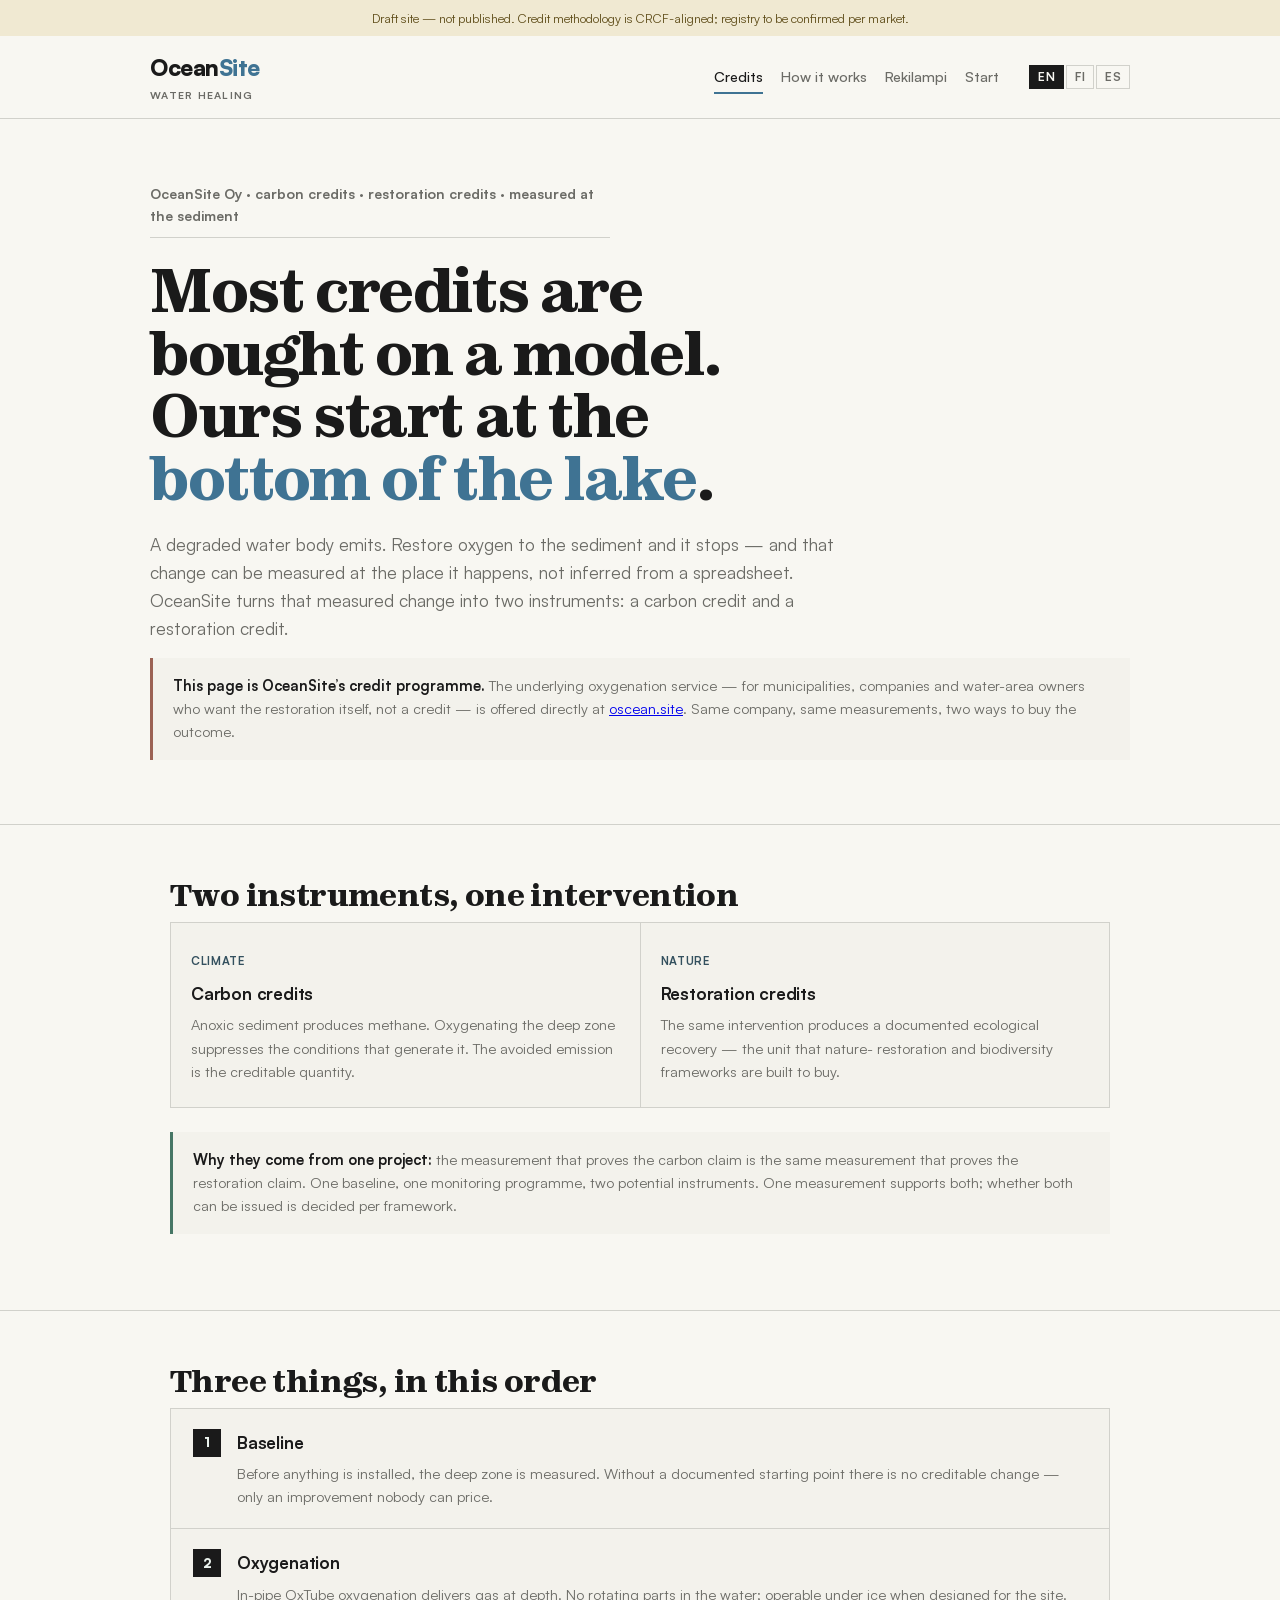
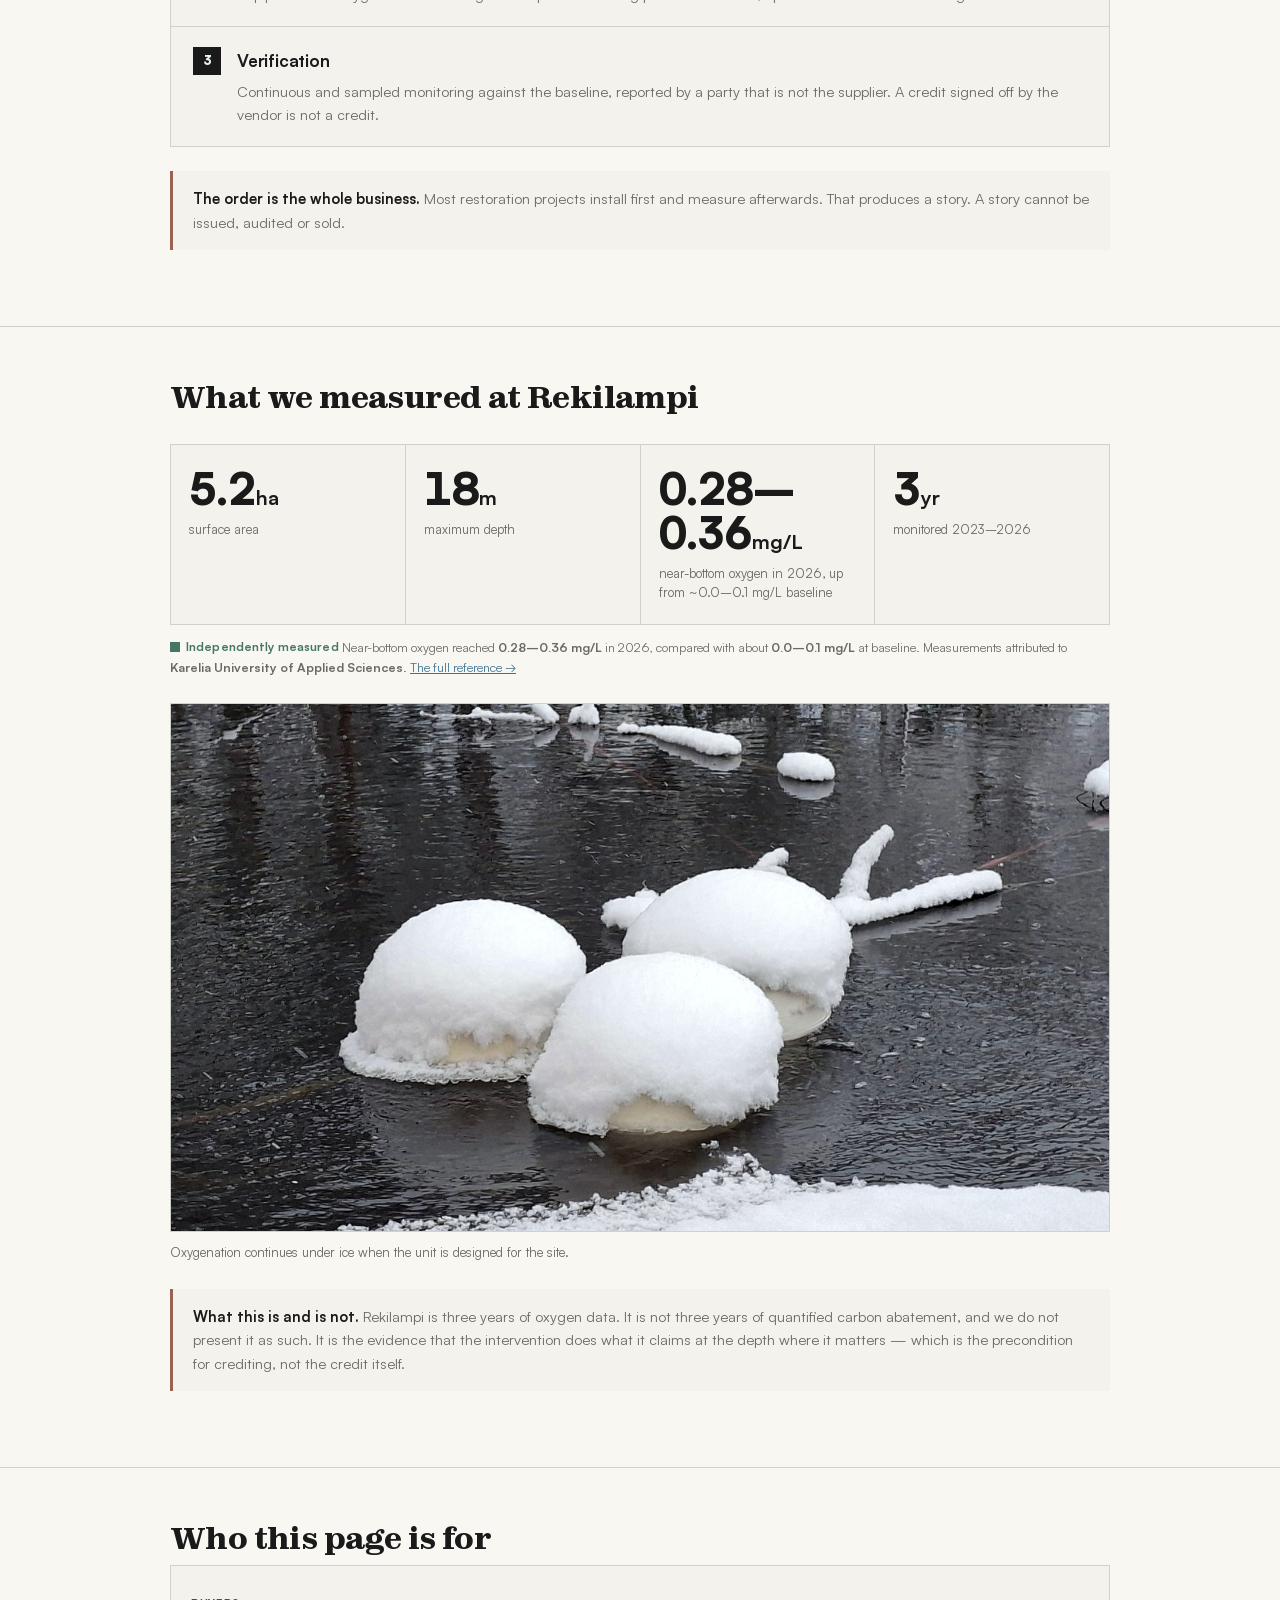
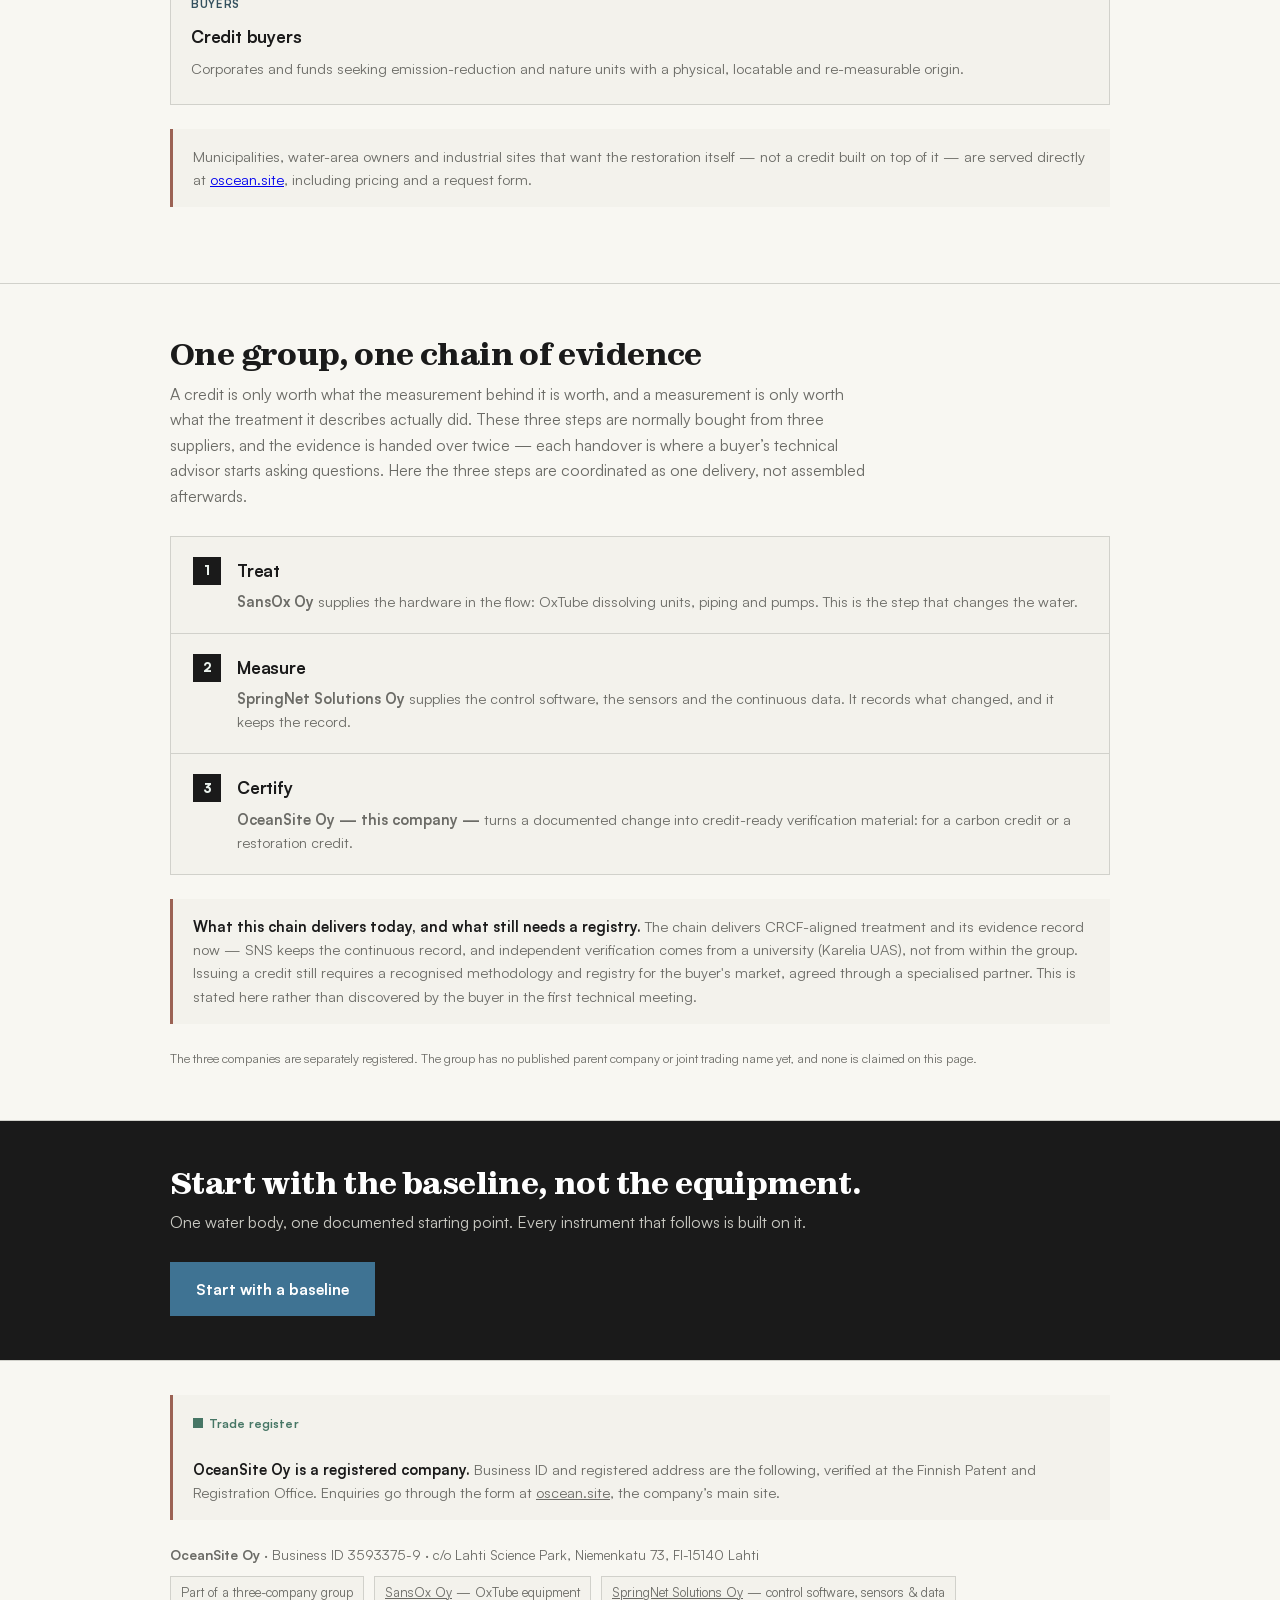
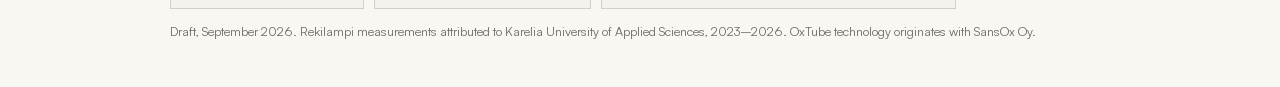
==== index.html @ 29093f77 "Apply site audit: cross-links, stacking contradiction fix, removals->emission reductions, Karelia UA" ====
<!doctype html>
<html lang="en">
<head>
<meta charset="utf-8">
<meta name="viewport" content="width=device-width,initial-scale=1">
<meta name="robots" content="noindex,nofollow">
<title>OceanSite — carbon and restoration credits from water bodies</title>
<meta name="description" content="Carbon and restoration credits generated by deep-zone oxygenation, on an independently measured baseline.">
<link rel="stylesheet" href="assets/css/site.css">
</head>
<body>
<a class="skip" href="#main">Skip to content</a>
<p class="draft">Draft site — not published. Credit methodology is CRCF-aligned; registry to be confirmed per market.</p>
<header>
  <div class="wrap bar">
    <a class="logo" href="index.html">Ocean<b>Site</b><small class="tagline">Water Healing</small></a>
    <nav>
      <a href="index.html" aria-current="page">Credits</a>
      <a href="credits.html">How it works</a>
      <a href="rekilampi.html">Rekilampi</a>
      <a href="contact.html">Start</a>
    </nav>
      <div class="lang"><a href="index.html" hreflang="en" aria-current="true">EN</a><a href="fi/index.html" hreflang="fi">FI</a><a href="es/index.html" hreflang="es">ES</a></div>
  </div>
</header>
<main id="main">
<div class="wrap hero">
  <p class="kicker">OceanSite Oy &middot; carbon credits &middot; restoration credits &middot; measured at the sediment</p>
  <h1>Most credits are bought on a model. Ours start at the <em>bottom of the lake</em>.</h1>
  <p class="lede">A degraded water body emits. Restore oxygen to the sediment and it stops — and that change can be measured at the place it happens, not inferred from a spreadsheet. OceanSite turns that measured change into two instruments: a carbon credit and a restoration credit.</p>
  <p class="note" style="margin-top:16px"><b>This page is OceanSite&rsquo;s credit programme.</b> The
  underlying oxygenation service &mdash; for municipalities, companies and water-area owners who want
  the restoration itself, not a credit &mdash; is offered directly at
  <a href="https://www.oscean.site/">oscean.site</a>. Same company, same measurements, two ways to buy
  the outcome.</p>
</div>

<section>
  <div class="wrap">
    <h2>Two instruments, one intervention</h2>
    <div class="grid">
      <div class="card"><span class="tag">Climate</span><h3>Carbon credits</h3>
        <p>Anoxic sediment produces methane. Oxygenating the deep zone suppresses the conditions that
        generate it. The avoided emission is the creditable quantity.</p></div>
      <div class="card"><span class="tag">Nature</span><h3>Restoration credits</h3>
        <p>The same intervention produces a documented ecological recovery — the unit that nature-
        restoration and biodiversity frameworks are built to buy.</p></div>
    </div>
    <div class="note ok"><b>Why they come from one project:</b> the measurement that proves the carbon
    claim is the same measurement that proves the restoration claim. One baseline, one monitoring
    programme, two potential instruments. One measurement supports both; whether both can be issued is decided per framework.</div>
  </div>
</section>

<section>
  <div class="wrap">
    <h2>Three things, in this order</h2>
    <div class="steps">
      <div class="step"><div><h3>Baseline</h3><p>Before anything is installed, the deep zone is measured. Without a documented starting point there is no creditable change — only an improvement nobody can price.</p></div></div>
      <div class="step"><div><h3>Oxygenation</h3><p>In-pipe OxTube oxygenation delivers gas at depth. No rotating parts in the water; operable under ice when designed for the site.</p></div></div>
      <div class="step"><div><h3>Verification</h3><p>Continuous and sampled monitoring against the baseline, reported by a party that is not the supplier. A credit signed off by the vendor is not a credit.</p></div></div>
    </div>
    <div class="note"><b>The order is the whole business.</b> Most restoration projects install first and
    measure afterwards. That produces a story. A story cannot be issued, audited or sold.</div>
  </div>
</section>

<section>
  <div class="wrap">
    <h2>What we measured at Rekilampi</h2>
    <div class="numbers">
      <div class="num"><b>5.2<small>ha</small></b><span>surface area</span></div>
      <div class="num"><b>18<small>m</small></b><span>maximum depth</span></div>
      <div class="num"><b>0.28&ndash;0.36<small>mg/L</small></b><span>near-bottom oxygen in 2026, up from ~0.0&ndash;0.1 mg/L baseline</span></div>
      <div class="num"><b>3<small>yr</small></b><span>monitored 2023&ndash;2026</span></div>
    </div>
    <p class="src"><span class="prov prov-3rd">Independently measured</span> Near-bottom oxygen reached <b>0.28&ndash;0.36 mg/L</b> in 2026,
    compared with about <b>0.0&ndash;0.1 mg/L</b> at baseline. Measurements attributed to
    <b>Karelia University of Applied Sciences</b>. <a href="rekilampi.html">The full reference &rarr;</a></p>
    <figure class="figwrap">
      <img class="figimg" src="assets/img/finland_pond_winter.jpg" width="1200" height="800" loading="lazy"
           alt="A Finnish pond in winter, partly frozen.">
      <p class="cap">Oxygenation continues under ice when the unit is designed for the site.</p>
    </figure>
    <div class="note"><b>What this is and is not.</b> Rekilampi is three years of oxygen data. It is not
    three years of quantified carbon abatement, and we do not present it as such. It is the evidence
    that the intervention does what it claims at the depth where it matters — which is the
    precondition for crediting, not the credit itself.</div>
  </div>
</section>

<section>
  <div class="wrap">
    <h2>Who this page is for</h2>
    <div class="grid">
      <div class="card"><span class="tag">Buyers</span><h3>Credit buyers</h3><p>Corporates and funds seeking emission-reduction and nature units with a physical, locatable and re-measurable origin.</p></div>
    </div>
    <div class="note">Municipalities, water-area owners and industrial sites that want the
    restoration itself — not a credit built on top of it — are served directly at
    <a href="https://www.oscean.site/">oscean.site</a>, including pricing and a request form.</div>
  </div>
</section>

<!-- ============ GROUP CHAIN ============ -->
<section id="chain-of-evidence">
  <div class="wrap">
    <h2>One group, one chain of evidence</h2>
    <p class="lead">A credit is only worth what the measurement behind it is worth, and a
    measurement is only worth what the treatment it describes actually did. These three steps
    are normally bought from three suppliers, and the evidence is handed over twice &mdash; each
    handover is where a buyer&rsquo;s technical advisor starts asking questions. Here the three
    steps are coordinated as one delivery, not assembled afterwards.</p>
    <div class="steps">
      <div class="step"><div><h3>Treat</h3><p><b>SansOx Oy</b> supplies the hardware in the flow: OxTube dissolving units, piping and pumps. This is the step that changes the water.</p></div></div>
      <div class="step"><div><h3>Measure</h3><p><b>SpringNet Solutions Oy</b> supplies the control software, the sensors and the continuous data. It records what changed, and it keeps the record.</p></div></div>
      <div class="step"><div><h3>Certify</h3><p><b>OceanSite Oy &mdash; this company &mdash;</b> turns a documented change into credit-ready verification material: for a carbon credit or a restoration credit.</p></div></div>
    </div>
    <div class="note"><b>What this chain delivers today, and what still needs a registry.</b> The
    chain delivers CRCF-aligned treatment and its evidence record now &mdash; SNS keeps the
    continuous record, and independent verification comes from a university (Karelia UAS), not from within the
    group. Issuing a credit still requires a recognised methodology and registry for the buyer's
    market, agreed through a specialised partner. This is stated here rather than discovered by the
    buyer in the first technical meeting.</div>
    <p class="src">The three companies are separately registered. The group has no published
    parent company or joint trading name yet, and none is claimed on this page.</p>
  </div>
</section>

<section class="cta">
  <div class="wrap"><h2>Start with the baseline, not the equipment.</h2><p class="lead">One water body, one documented starting point. Every instrument that follows is built on it.</p>
  <a class="btn" href="contact.html">Start with a baseline</a></div>
</section>
</main>
<footer>
  <div class="wrap">
    <p class="note" style="margin-top:0"><span class="prov prov-3rd">Trade register</span><br><br><b>OceanSite Oy is a registered company.</b> Business ID and registered address are the following, verified at the Finnish Patent and Registration Office. Enquiries go through the form at <a href="https://www.oscean.site/#contact">oscean.site</a>, the company&rsquo;s main site.</p>
    <p><b>OceanSite Oy</b> &middot; Business ID 3593375-9 &middot; c/o Lahti Science Park, Niemenkatu 73, FI-15140 Lahti</p>
    <div class="chain">
      <span>Part of a three-company group</span>
      <span><a href="https://buenosbandidos-pixel.github.io/sansox-demo/">SansOx Oy</a> — OxTube equipment</span>
      <span><a href="https://buenosbandidos-pixel.github.io/sns-demo/">SpringNet Solutions Oy</a> — control software, sensors &amp; data</span>
    </div>
    <p class="src">Draft, September 2026. Rekilampi measurements attributed to Karelia University of
    Applied Sciences, 2023–2026. OxTube technology originates with SansOx Oy.</p>
  </div>
</footer>
</body></html>
---- assets/css/site.css ----
/* SansOx Spain — service chain site
   Design: Nordic Editorial (peritty sansox-site-v3:sta, WCAG AA -validoitu paletti)
   Satoshi = leipä, Zodiak = display. Ei ulkoisia fontteja, ei kirjastoja, ei trackereita. */

@font-face{font-family:'Satoshi';src:url('../fonts/satoshi-400.woff2') format('woff2');font-weight:400;font-display:swap}
@font-face{font-family:'Satoshi';src:url('../fonts/satoshi-500.woff2') format('woff2');font-weight:500;font-display:swap}
@font-face{font-family:'Satoshi';src:url('../fonts/satoshi-700.woff2') format('woff2');font-weight:700;font-display:swap}
@font-face{font-family:'Satoshi';src:url('../fonts/satoshi-900.woff2') format('woff2');font-weight:900;font-display:swap}
@font-face{font-family:'Zodiak';src:url('../fonts/zodiak-800.woff2') format('woff2');font-weight:800;font-display:swap}

:root{
  --bg:#F8F7F2;        /* lämmin paperi */
  --panel:#F3F2EC;
  --line:#D1D1CB;
  --ink:#1A1A1A;
  --dim:#6B6B66;
  --aqua:#3F7393;      /* toiminta ja linkit */
  --aqua-deep:#33505E;
  --rust:#9B6254;      /* vajaa tulos / varaus */
  --moss:#467665;      /* vahvistettu */
  --deep:#1A1A1A;
  --accent:#3F7393;
}
*{box-sizing:border-box;margin:0;padding:0}
img{max-width:100%;height:auto}
html{scroll-behavior:smooth}
body{background:var(--bg);color:var(--ink);
  font:16px/1.6 'Satoshi',-apple-system,BlinkMacSystemFont,"Segoe UI",Helvetica,Arial,sans-serif;
  -webkit-font-smoothing:antialiased}

.skip{position:absolute;left:-9999px;top:0;z-index:100;background:var(--deep);color:#EAF2ED;
  font-weight:800;padding:12px 18px;text-decoration:none}
.skip:focus{left:0}
:focus-visible{outline:2.5px solid var(--moss);outline-offset:2px}

.wrap{max-width:980px;margin:0 auto;padding:0 20px}
.draft{background:#F0E9D2;color:#5C4A16;font-size:12.5px;text-align:center;padding:8px 14px}

/* --- header --- */
header{border-bottom:1px solid var(--line);position:sticky;top:0;background:var(--bg);z-index:20}
.bar{display:flex;align-items:center;gap:22px;padding:14px 0;flex-wrap:wrap}
.logo{font-weight:900;font-size:23px;letter-spacing:-.5px;text-decoration:none;color:var(--ink)}
.logo b{color:var(--accent);font-weight:900}
.logo .tagline{display:block;font-size:10.5px;font-weight:600;letter-spacing:.12em;
  text-transform:uppercase;color:var(--dim)}
nav{display:flex;gap:18px;flex-wrap:wrap;margin-left:auto}
nav a{color:var(--dim);text-decoration:none;font-size:14.5px;font-weight:500;padding:6px 0}
nav a:hover,nav a[aria-current="page"]{color:var(--ink);box-shadow:inset 0 -2px var(--accent)}
.lang{display:flex;gap:2px;margin-left:8px}
.lang button{border:1px solid var(--line);background:transparent;color:var(--dim);
  font:600 12.5px 'Satoshi',sans-serif;padding:6px 10px;cursor:pointer;min-height:44px;min-width:44px}
.lang button[aria-pressed="true"]{background:var(--ink);color:var(--bg);border-color:var(--ink)}

/* --- hero --- */
.hero{padding:64px 0 40px}
.kicker{color:var(--dim);font-size:14px;font-weight:600;border-bottom:1px solid var(--line);
  padding-bottom:10px;margin-bottom:22px;max-width:46ch}
h1{font-family:'Zodiak',Georgia,serif;font-size:clamp(34px,7vw,60px);line-height:1.04;
  letter-spacing:-1.4px;font-weight:800;max-width:17ch;text-wrap:balance}
h1 em{font-style:normal;color:var(--accent)}
.lede{color:var(--dim);max-width:60ch;margin-top:20px;font-size:17.5px}

/* --- sections --- */
section{padding:52px 0;border-top:1px solid var(--line)}
h2{font-family:'Zodiak',Georgia,serif;font-size:clamp(23px,4vw,31px);letter-spacing:-.6px;
  font-weight:800;line-height:1.14;margin-bottom:10px}
h3{font-size:17px;font-weight:700;margin-bottom:6px;letter-spacing:-.2px}
.lead{color:var(--dim);max-width:64ch;margin-bottom:26px}
p+p{margin-top:14px}

/* --- number strip --- */
.numbers{display:grid;grid-template-columns:repeat(auto-fit,minmax(150px,1fr));gap:1px;
  background:var(--line);border:1px solid var(--line);margin:30px 0 8px}
.num{background:var(--panel);padding:22px 18px}
.num b{display:block;font-size:clamp(30px,5.5vw,44px);font-weight:900;letter-spacing:-2px;
  line-height:1;font-variant-numeric:tabular-nums}
.num small{font-size:.46em;letter-spacing:0;margin-left:.06em;font-weight:700}
.num span{display:block;color:var(--dim);font-size:13px;margin-top:9px;line-height:1.45}

/* --- cards --- */
.grid{display:grid;grid-template-columns:repeat(auto-fit,minmax(230px,1fr));gap:1px;
  background:var(--line);border:1px solid var(--line)}
.card{background:var(--panel);padding:24px 20px}
.card .tag{display:inline-block;font-size:11.5px;font-weight:700;letter-spacing:.06em;
  text-transform:uppercase;color:var(--aqua-deep);margin-bottom:10px}
.card p{color:var(--dim);font-size:14.5px}
.card a{color:var(--aqua);text-decoration:none;font-weight:600;font-size:14.5px;
  display:inline-block;margin-top:12px}
.card a:hover{text-decoration:underline}

/* --- table --- */
.tablewrap{overflow-x:auto;-webkit-overflow-scrolling:touch;border:1px solid var(--line);margin:22px 0}
table{border-collapse:collapse;width:100%;min-width:480px;font-size:14.5px}
th,td{text-align:left;padding:12px 14px;border-bottom:1px solid var(--line)}
th{background:var(--panel);font-weight:700;font-size:13px;letter-spacing:.02em}
td b{font-variant-numeric:tabular-nums}
tr:last-child td{border-bottom:0}

/* --- steps --- */
.steps{counter-reset:s;display:grid;gap:1px;background:var(--line);border:1px solid var(--line)}
.step{background:var(--panel);padding:20px 22px;display:flex;gap:16px;align-items:flex-start}
.step::before{counter-increment:s;content:counter(s);flex:0 0 28px;height:28px;display:grid;
  place-items:center;background:var(--deep);color:#EAF2ED;font-weight:800;font-size:13px}
.step p{color:var(--dim);font-size:14.5px}

/* --- callout --- */
.note{border-left:3px solid var(--rust);background:var(--panel);padding:16px 20px;
  color:var(--dim);font-size:14.5px;margin:24px 0}
.note b{color:var(--ink)}
.note.ok{border-left-color:var(--moss)}

/* --- CTA --- */
.cta{background:var(--deep);color:#EAF2ED;padding:44px 0;margin-top:0}
.cta h2{color:#fff}
.cta .lead{color:#C9C9C2}
.btn{display:inline-block;background:var(--aqua);color:#fff;text-decoration:none;
  font-weight:700;padding:15px 26px;font-size:15.5px;min-height:44px}
.btn:hover{background:var(--aqua-deep)}

/* --- footer --- */
footer{border-top:1px solid var(--line);padding:34px 0 46px;color:var(--dim);font-size:13.5px}
footer a{color:var(--dim)}
.chain{display:flex;gap:10px;flex-wrap:wrap;margin-top:10px;font-size:13px}
.chain span{border:1px solid var(--line);padding:5px 10px;background:var(--panel)}

.src{color:var(--dim);font-size:12.5px;margin-top:12px}
.src a{color:var(--aqua)}

@media (max-width:640px){
  .bar{gap:12px}
  nav{width:100%;margin-left:0;gap:14px}
  .hero{padding:40px 0 30px}
  section{padding:40px 0}
}


/* ---- Todistekaavio (peritty sansox-site-v3:sta, Kuopio 2019 / IWA 2021) ---- */
:root{--win:#467665;--lose:#9B6254}
.chart{margin-top:26px;position:relative;padding-left:46px}
.chart svg{width:100%;height:190px;display:block}
.chart .grid line{stroke:rgba(26,26,26,.15);stroke-width:1}
.chart rect.w{fill:var(--win)}
.chart rect.l{fill:var(--lose)}
.chart rect.ref{fill:var(--ink)}
.chart rect:hover{opacity:.75}
.yaxis{position:absolute;left:0;top:0;height:190px;width:42px;display:flex;flex-direction:column;
  justify-content:space-between;align-items:flex-end;color:var(--dim);font-size:11.5px;
  font-variant-numeric:tabular-nums}
.yaxis span{transform:translateY(-.35em)}
.yaxis span:first-child{transform:none}
.chart figcaption{display:flex;gap:22px;flex-wrap:wrap;align-items:center;margin-top:14px;
  font-size:13.5px;color:var(--dim)}
.chart .key{display:flex;align-items:center;gap:7px}
.chart .key i{width:13px;height:13px;display:inline-block}
.chart .key i.kw{background:var(--win)} .chart .key i.kl{background:var(--lose)}
.chart figcaption a{color:var(--accent);font-weight:700}
.heromotion{margin-top:30px;border:1px solid var(--line)}
.heromotion video{width:100%;height:auto;display:block}
.heromotion .cap{color:var(--dim);font-size:13px;padding:10px 14px;background:var(--panel);
  border-top:1px solid var(--line);margin:0}
.figimg{border:1px solid var(--line);width:100%;display:block}
.figwrap{margin:26px 0}
.figwrap .cap{color:var(--dim);font-size:13px;margin-top:10px}
@media (max-width:640px){
  .chart{padding-left:38px}.chart svg{height:150px}.yaxis{height:150px;width:34px}
  .chart figcaption{gap:10px;flex-direction:column;align-items:flex-start}
}

/* --- liikkeen vahentaminen: kayttajan jarjestelmaasetus voittaa --- */
@media (prefers-reduced-motion:reduce){
  *,*::before,*::after{animation-duration:.01ms!important;animation-iteration-count:1!important;
    transition-duration:.01ms!important;scroll-behavior:auto!important}
  /* Videota EI piiloteta: se pysaytetaan JS:lla, jolloin poster-ruutu jaa
     nakyviin still-kuvana ja sivun rytmi sailyy. */
  .heromotion video{outline:none}
}

/* Kielivalitsin on linkkeja, ei nappeja: toimii ilman JavaScriptia ja on
   indeksoitavissa. Tyylit vastaavat aiempaa nappiulkoasua. */
.lang a{border:1px solid var(--line);background:transparent;color:var(--dim);
  text-decoration:none;font:inherit;font-size:12px;font-weight:700;letter-spacing:.04em;
  padding:5px 8px;line-height:1;display:inline-block}
.lang a:hover{color:var(--ink);border-color:var(--ink)}
.lang a[aria-current="true"]{background:var(--ink);color:var(--bg);border-color:var(--ink)}

/* --- kosketuskohteet puhelimessa ---
   Mitattu 390 px leveydella: kielivalitsin 24 px ja korttien "Lue lisaa" 23 px.
   Kumpikin on ensisijainen navigointielementti ja liian pieni sormelle.
   Leveys ei kasva, vain osumapinta. */
@media (max-width:640px){
  .lang a{padding:11px 13px}
  .card a,figcaption a{min-height:44px;display:inline-flex;align-items:center}
  .wrap p a[href^="mailto:"]{padding:7px 0;display:inline-block}
  .btn{width:100%;text-align:center}
}
/* --- LAHDESTATUS ---
   Sivuston erottuva asema ei ole visuaalinen vaan episteeminen: se kertoo mita
   se ei tieda. Aiemmin se sanottiin proosassa ja yhdessa taulukkosarakkeessa.
   Tassa siita tehdaan jarjestelma: VARI TARKOITTAA NAYTON TILAA, ei koristetta.
   Sama nelja tilaa kulkevat jokaisen luvun mukana kaikkialla sivustolla. */
.prov{display:inline-flex;align-items:center;gap:6px;font-size:12px;font-weight:700;
  letter-spacing:.01em;color:var(--ink);white-space:nowrap}
.prov::before{content:"";width:8px;height:8px;flex:0 0 8px;border:1.5px solid currentColor}
.prov-3rd{color:var(--moss)}                       /* riippumaton mittaus */
.prov-3rd::before{background:var(--moss);border-color:var(--moss)}
.prov-mfr{color:var(--aqua-deep)}                  /* valmistajan dokumentti */
.prov-own{color:var(--aqua-deep)}                  /* yhtion oma pilotti */
.prov-own::before{background:linear-gradient(135deg,var(--aqua-deep) 50%,transparent 50%)}
.prov-none{color:var(--rust)}                      /* ei mitattu */
.prov-none::before{border-color:var(--rust);background:none}

.provkey{display:flex;flex-wrap:wrap;gap:18px;padding:14px 18px;border:1px solid var(--line);
  background:var(--panel);margin:22px 0;font-size:13px;color:var(--dim)}
.provkey .prov{font-size:12.5px}
@media (max-width:640px){.provkey{gap:10px}}
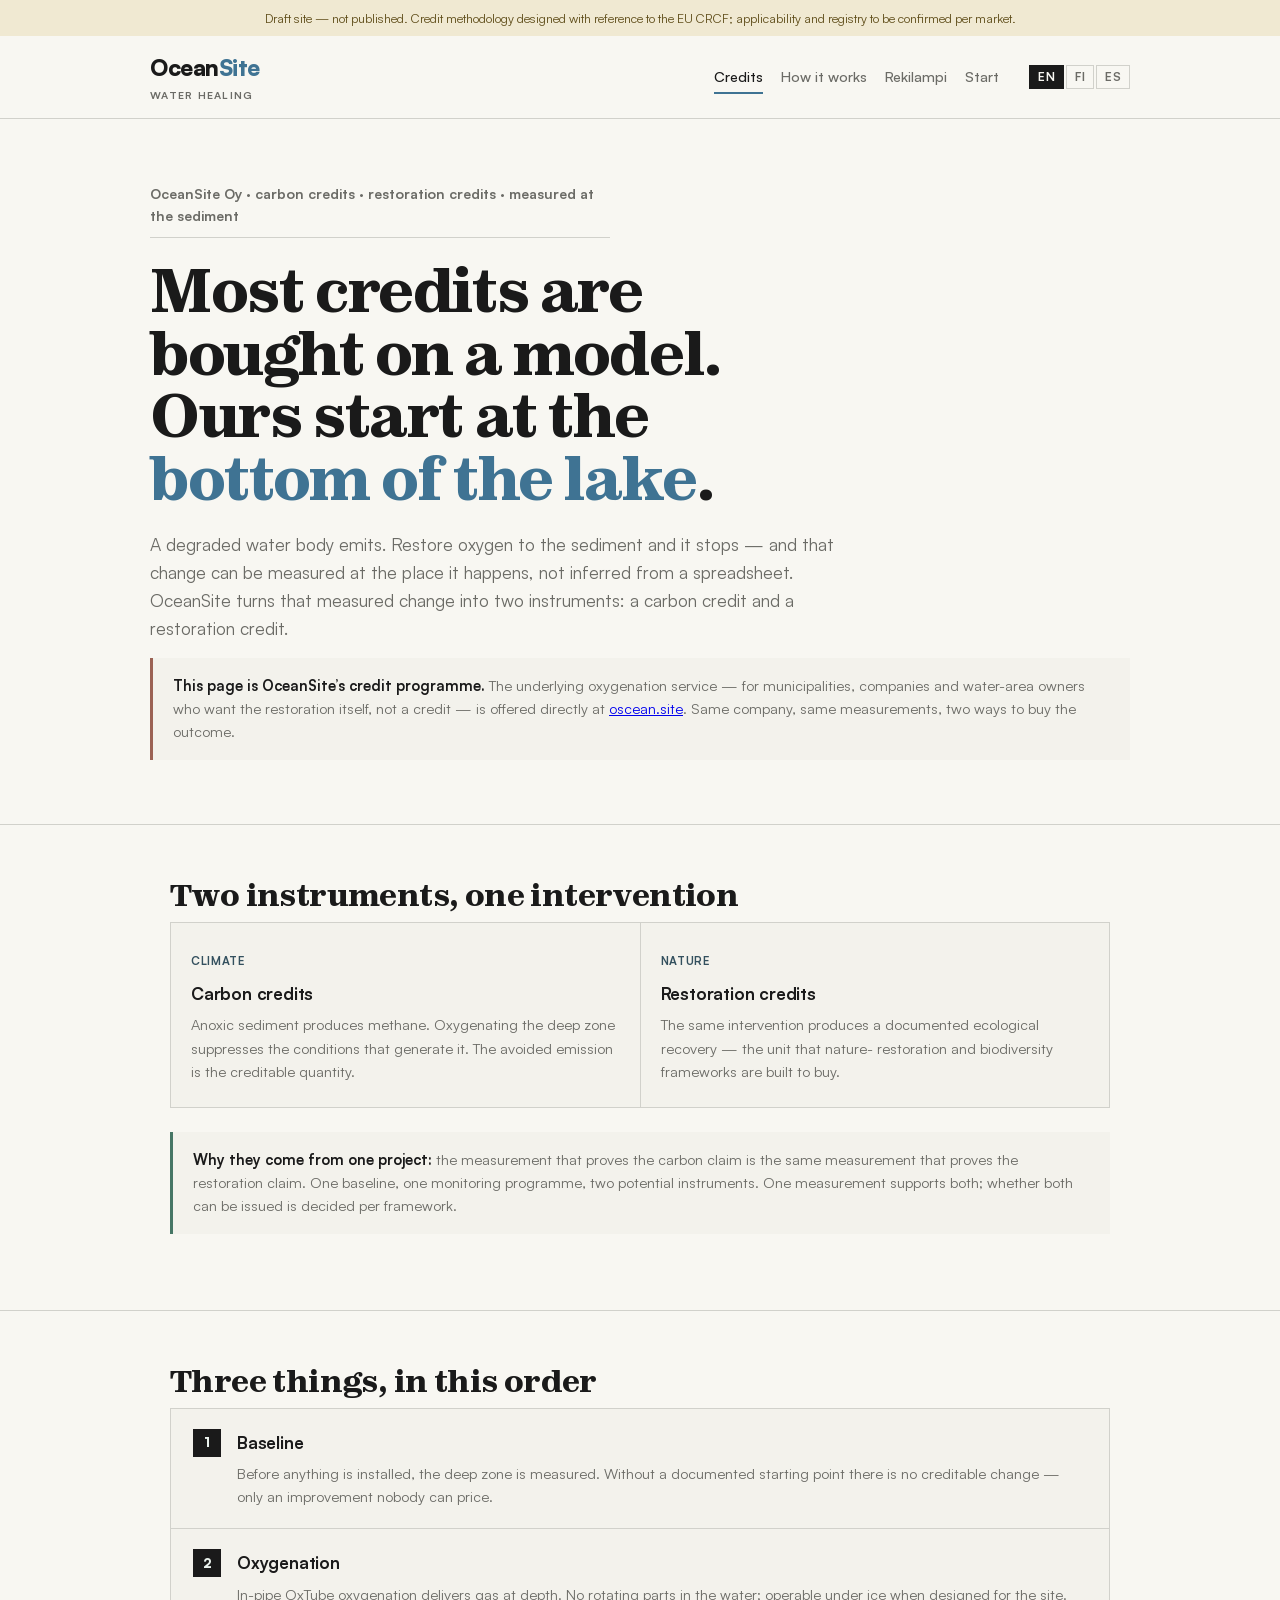
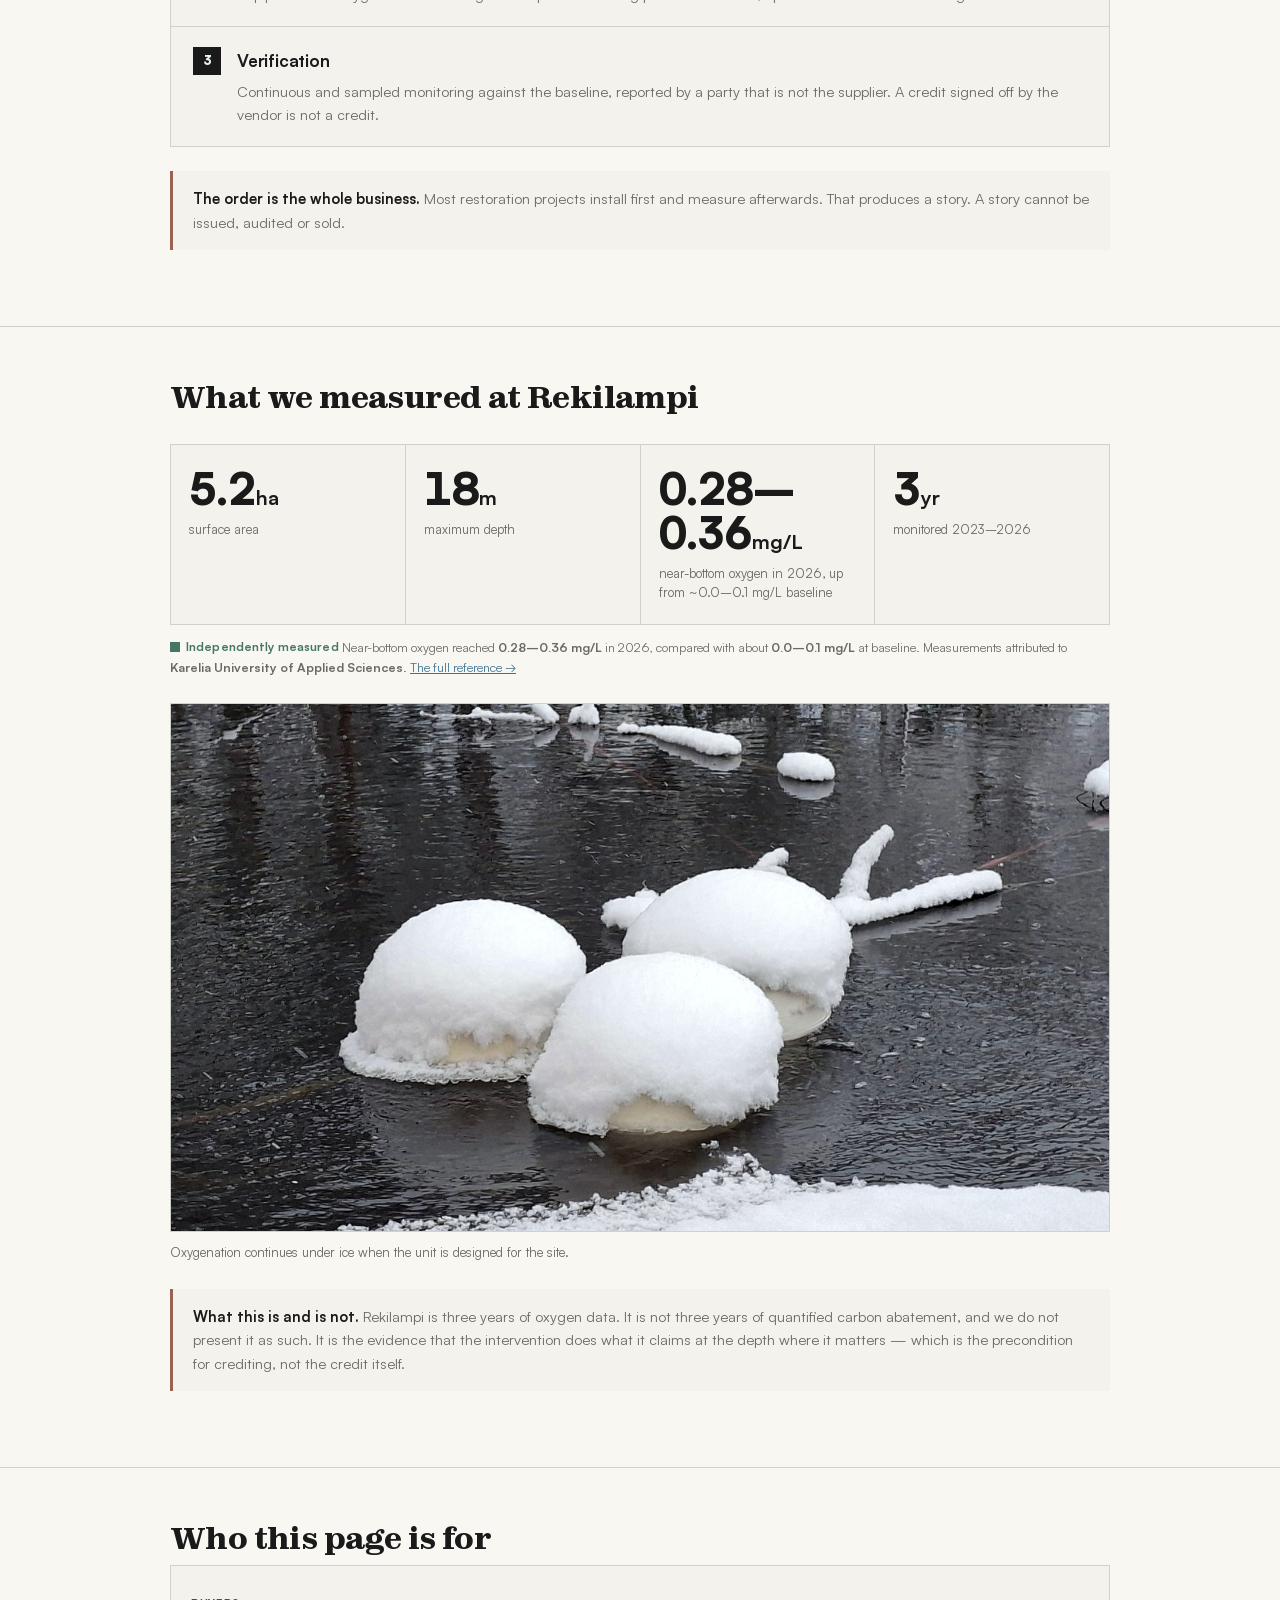
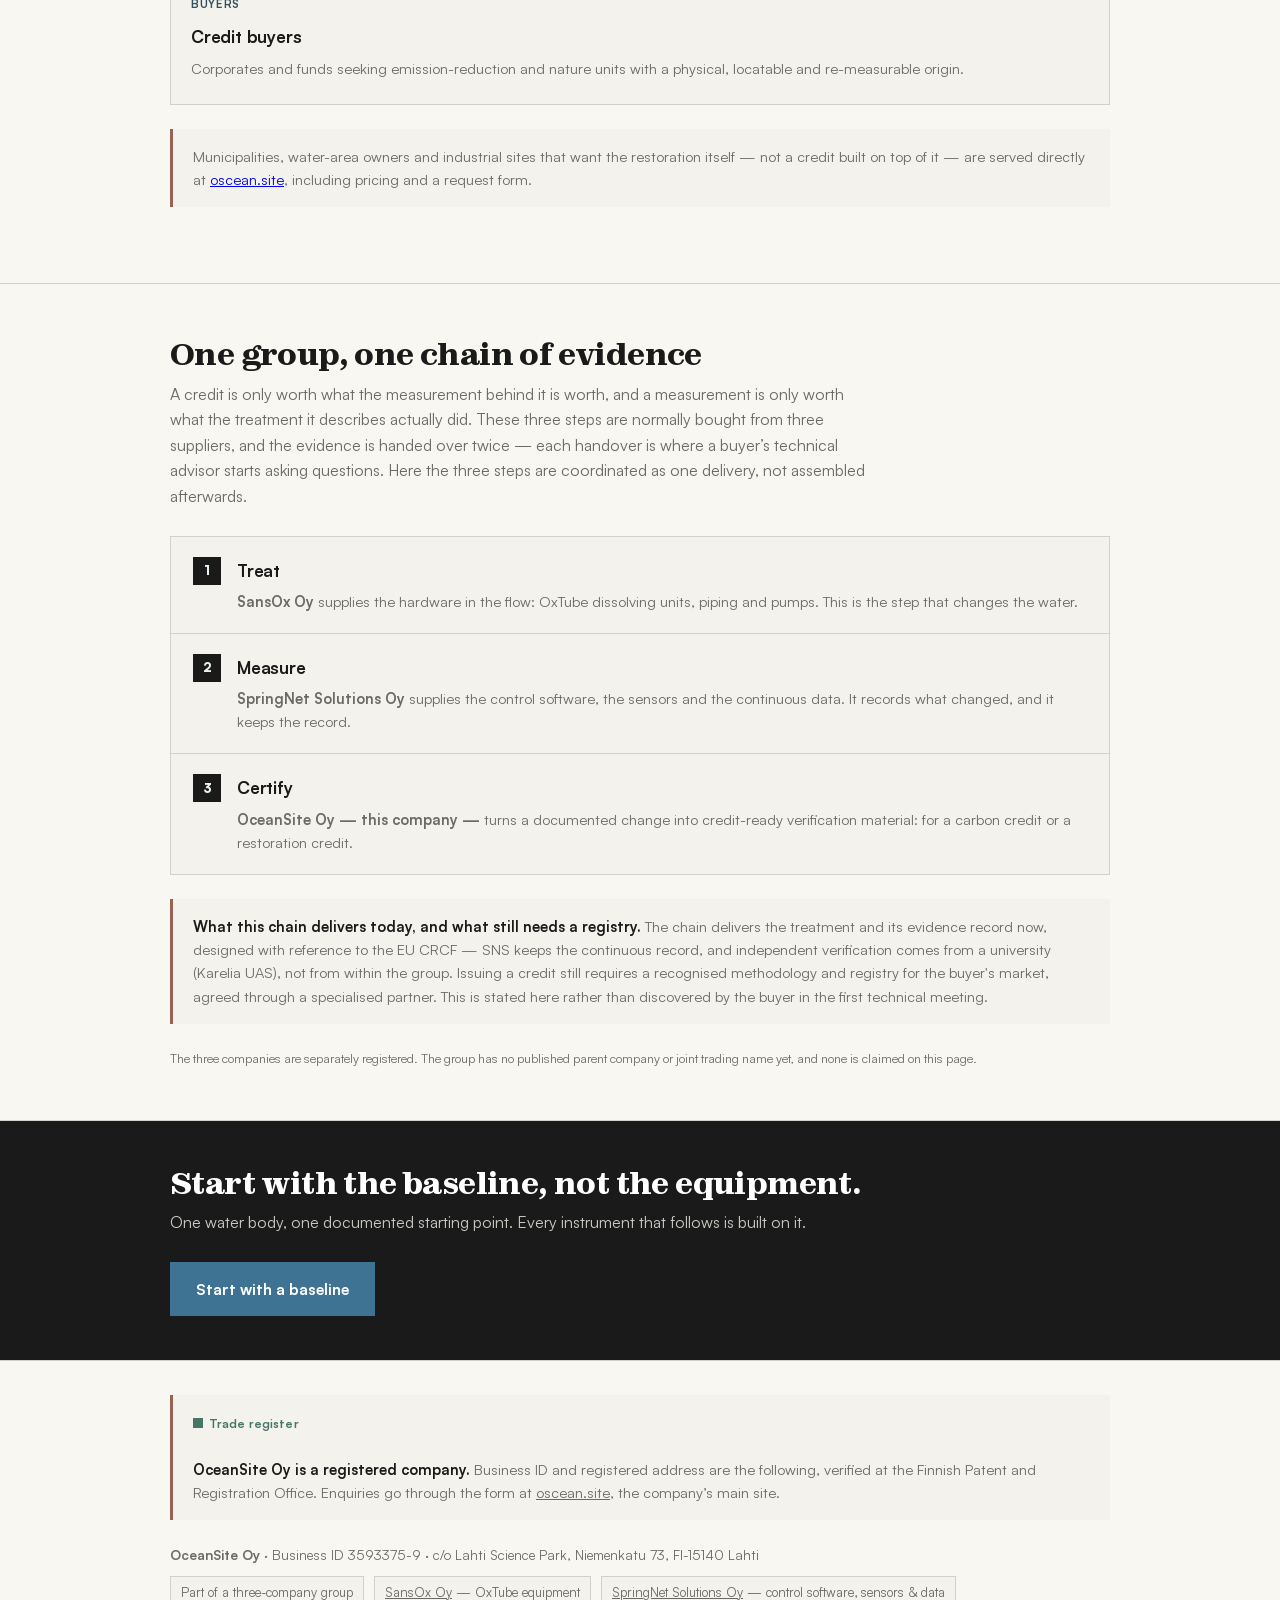
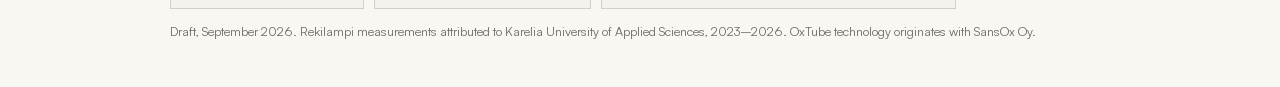
==== commit 7ebe05a7: "Audit follow-up: stacking note added to What-we-do-not-claim, CRCF softened to designed-with-referen" ====
--- a/index.html
+++ b/index.html
@@ -10,7 +10,7 @@
 </head>
 <body>
 <a class="skip" href="#main">Skip to content</a>
-<p class="draft">Draft site — not published. Credit methodology is CRCF-aligned; registry to be confirmed per market.</p>
+<p class="draft">Draft site — not published. Credit methodology designed with reference to the EU CRCF; applicability and registry to be confirmed per market.</p>
 <header>
   <div class="wrap bar">
     <a class="logo" href="index.html">Ocean<b>Site</b><small class="tagline">Water Healing</small></a>
@@ -116,7 +116,7 @@
       <div class="step"><div><h3>Certify</h3><p><b>OceanSite Oy &mdash; this company &mdash;</b> turns a documented change into credit-ready verification material: for a carbon credit or a restoration credit.</p></div></div>
     </div>
     <div class="note"><b>What this chain delivers today, and what still needs a registry.</b> The
-    chain delivers CRCF-aligned treatment and its evidence record now &mdash; SNS keeps the
+    chain delivers the treatment and its evidence record now, designed with reference to the EU CRCF &mdash; SNS keeps the
     continuous record, and independent verification comes from a university (Karelia UAS), not from within the
     group. Issuing a credit still requires a recognised methodology and registry for the buyer's
     market, agreed through a specialised partner. This is stated here rather than discovered by the
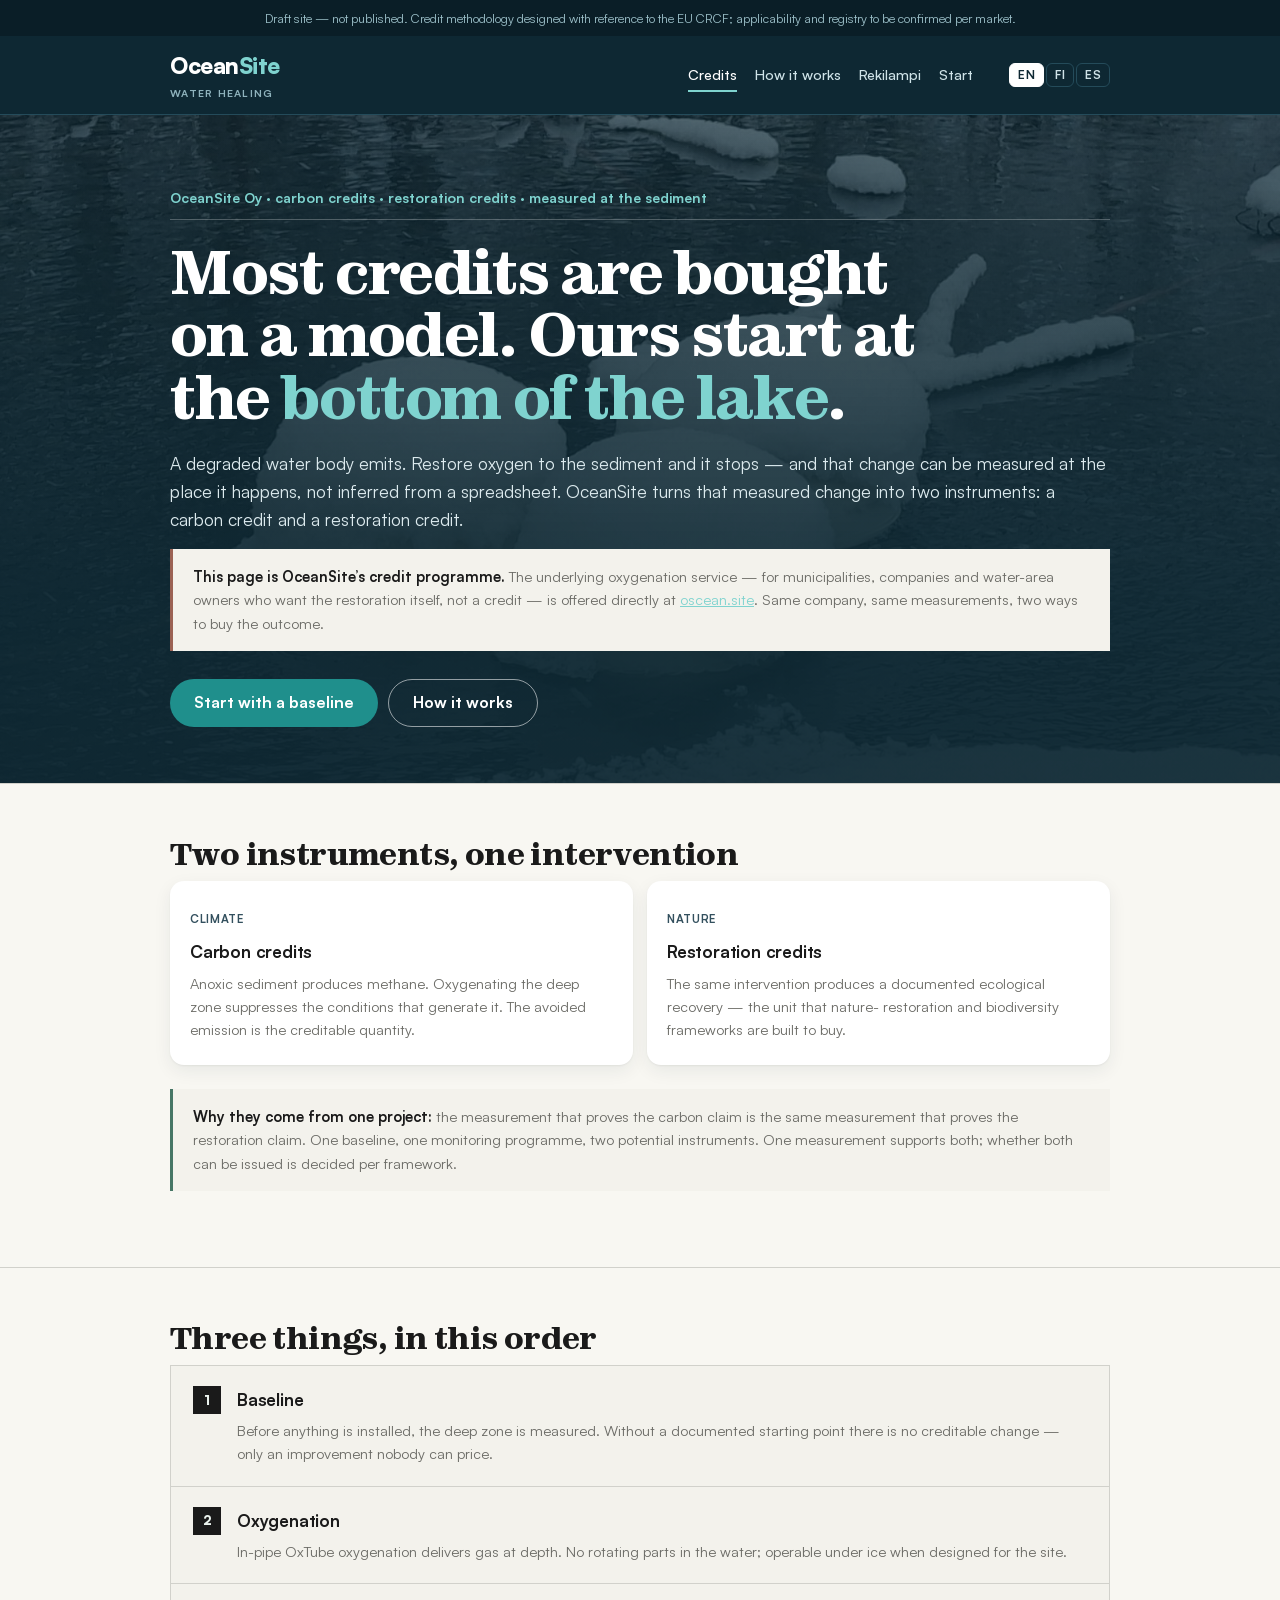
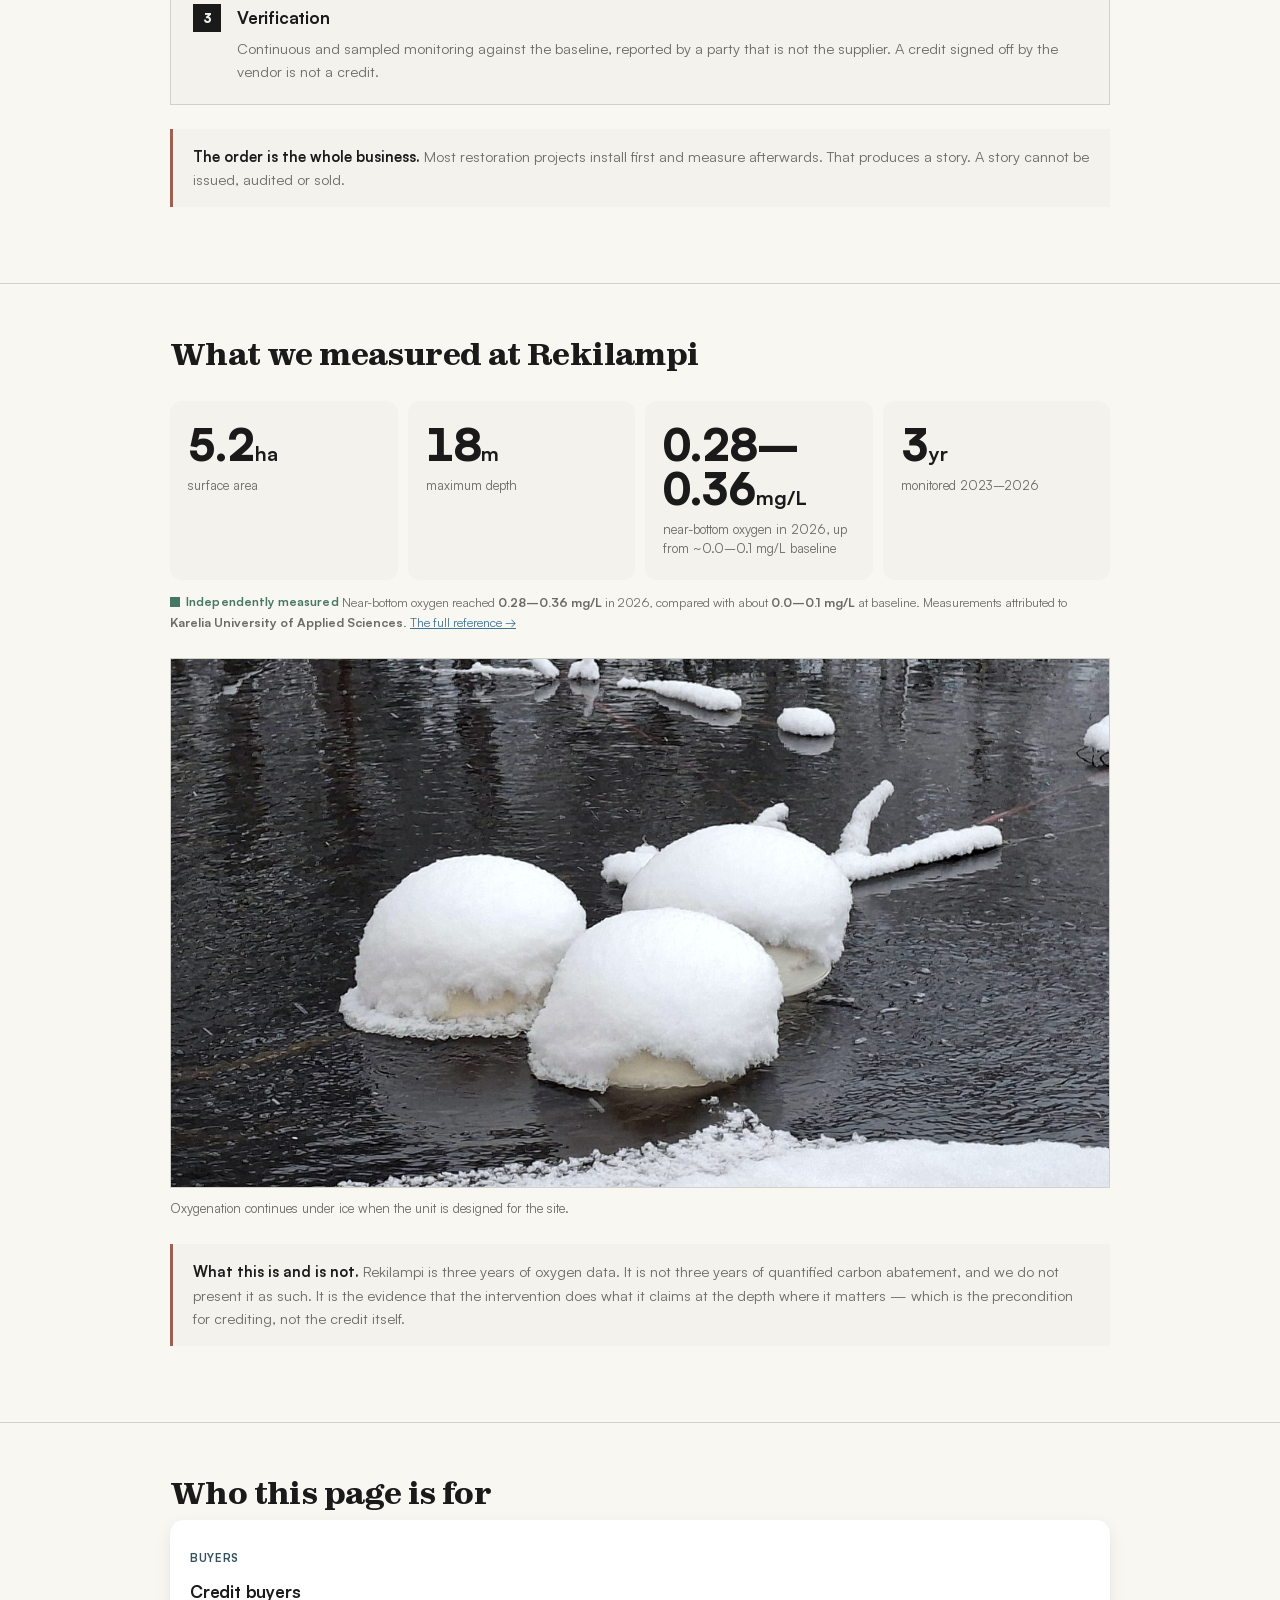
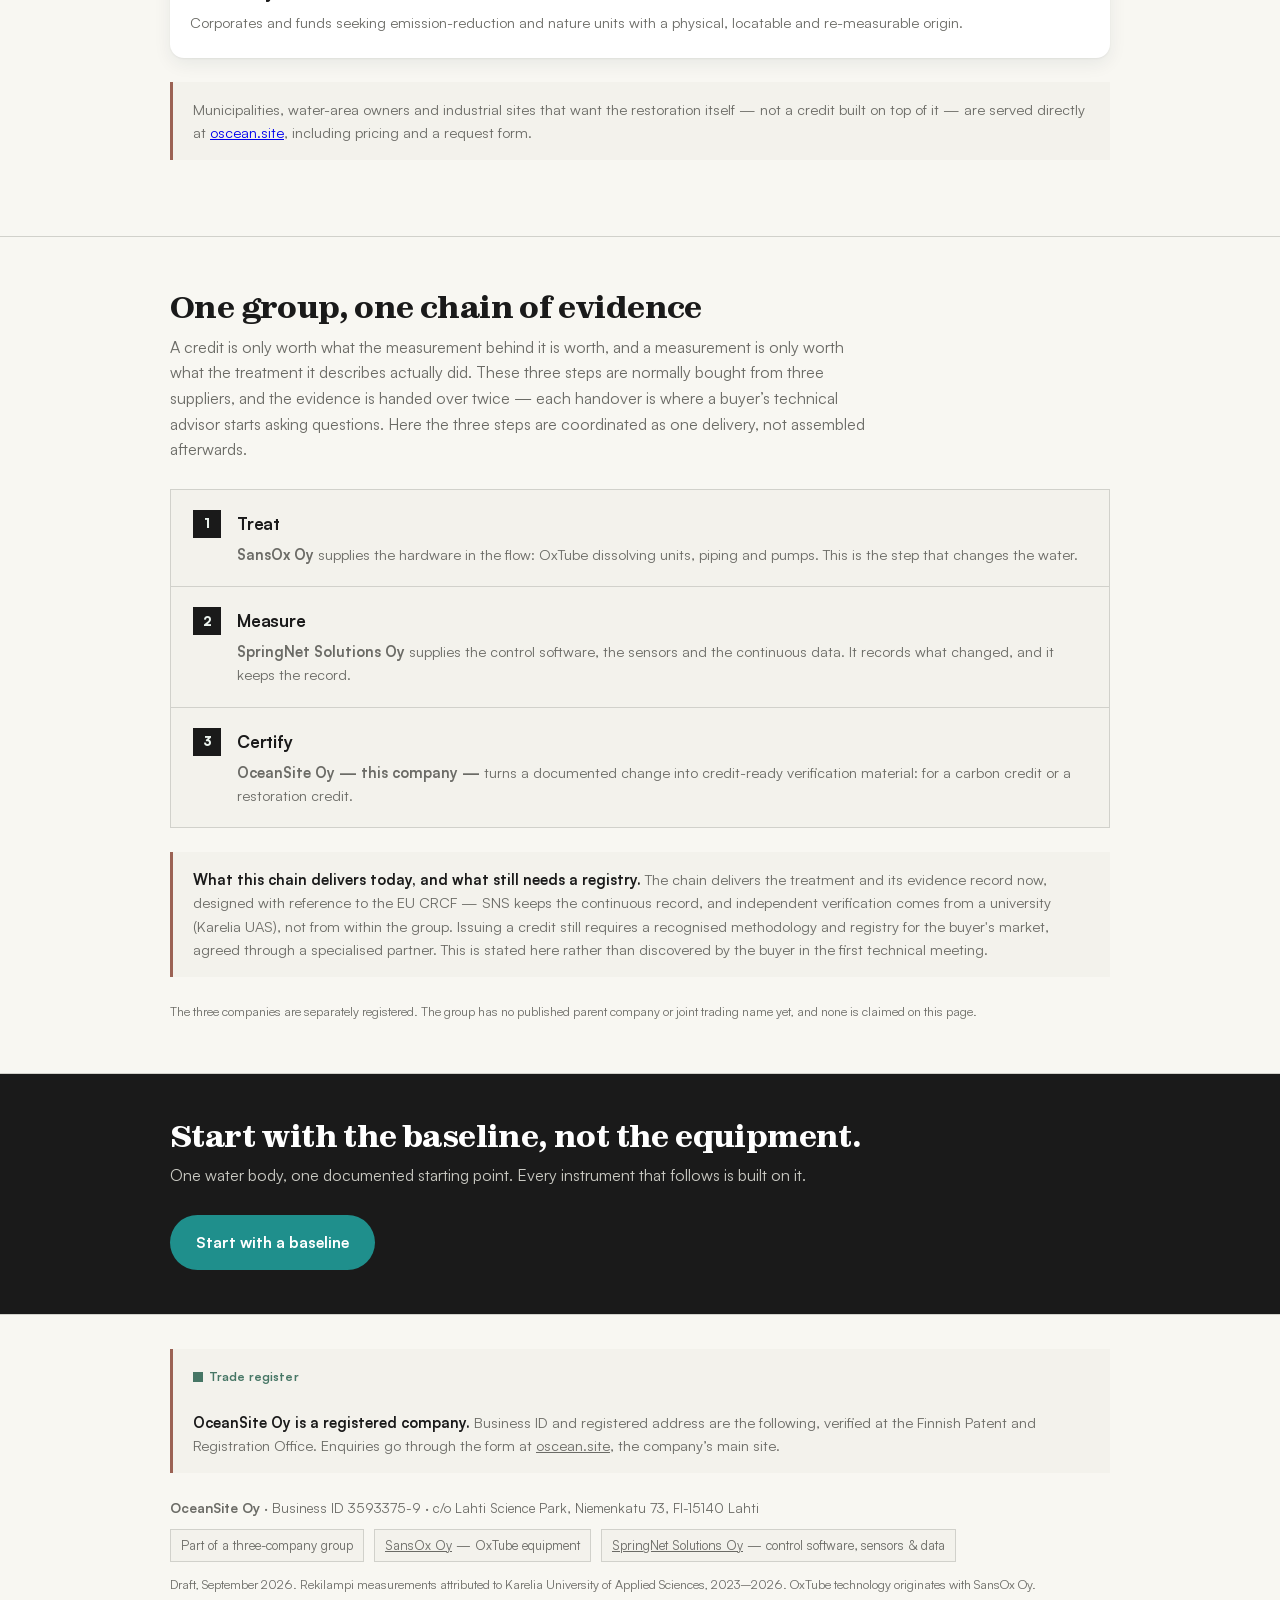
==== commit 1bd8c0b0: "Auditointikorjaukset + ulkoasu B (tumma vesi, mobiilivalikko)" ====
--- a/index.html
+++ b/index.html
@@ -7,6 +7,7 @@
 <title>OceanSite — carbon and restoration credits from water bodies</title>
 <meta name="description" content="Carbon and restoration credits generated by deep-zone oxygenation, on an independently measured baseline.">
 <link rel="stylesheet" href="assets/css/site.css">
+<link rel="stylesheet" href="assets/css/theme-b.css">
 </head>
 <body>
 <a class="skip" href="#main">Skip to content</a>
@@ -24,7 +25,7 @@
   </div>
 </header>
 <main id="main">
-<div class="wrap hero">
+<div class="wrap hero" style="--hero-img:url(../img/finland_pond_winter.jpg)">
   <p class="kicker">OceanSite Oy &middot; carbon credits &middot; restoration credits &middot; measured at the sediment</p>
   <h1>Most credits are bought on a model. Ours start at the <em>bottom of the lake</em>.</h1>
   <p class="lede">A degraded water body emits. Restore oxygen to the sediment and it stops — and that change can be measured at the place it happens, not inferred from a spreadsheet. OceanSite turns that measured change into two instruments: a carbon credit and a restoration credit.</p>
@@ -33,6 +34,7 @@
   the restoration itself, not a credit &mdash; is offered directly at
   <a href="https://www.oscean.site/">oscean.site</a>. Same company, same measurements, two ways to buy
   the outcome.</p>
+  <div class="herocta"><a class="p" href="contact.html">Start with a baseline</a><a class="s" href="credits.html">How it works</a></div>
 </div>
 
 <section>
@@ -144,4 +146,5 @@
     Applied Sciences, 2023–2026. OxTube technology originates with SansOx Oy.</p>
   </div>
 </footer>
+<script src="assets/js/menu.js" defer></script>
 </body></html>
--- a/assets/css/theme-b.css
+++ b/assets/css/theme-b.css
@@ -0,0 +1,72 @@
+/* Theme B "Tumma vesi" — 2026-09-27 (Cowork). Ladataan site.css:n jälkeen.
+   Poisto = poista <link theme-b.css> ja <script menu.js> sivuilta. */
+:root{--navy:#0E2833;--navy-2:#123442;--navy-line:#244B5A;--teal:#1F8F8C;--teal-deep:#17706D;--teal-light:#7FD3CF}
+
+/* sivumarginaali: .bar ja .hero nollasivat .wrap-paddingin */
+.wrap.bar{padding:12px 20px}
+.wrap.hero{padding-left:20px;padding-right:20px}
+
+/* luonnospalkki + yläpalkki */
+.draft{background:#0A1E27;color:#9FC3CC}
+header{background:var(--navy);border-bottom:1px solid var(--navy-line)}
+.logo,.logo:visited{color:#fff}
+.logo b{color:var(--teal-light)}
+.logo .tagline{color:#8FB3BD}
+nav a{color:#CFE3E8}
+nav a:hover,nav a[aria-current="page"]{color:#fff;box-shadow:inset 0 -2px var(--teal-light)}
+.lang a{color:#CFE3E8;border-color:var(--navy-line);border-radius:6px}
+.lang a:hover{color:#fff;border-color:#fff}
+.lang a[aria-current="true"]{background:#fff;color:var(--navy);border-color:#fff}
+.menu-btn{display:none;align-items:center;justify-content:center;width:44px;height:44px;flex:none;
+  border:1px solid var(--navy-line);background:transparent;color:#fff;border-radius:10px;cursor:pointer;padding:0}
+.menu-btn svg{width:22px;height:22px}
+.menu-btn:focus-visible{outline:2.5px solid var(--teal-light);outline-offset:2px}
+
+/* hero */
+.wrap.hero{position:relative;max-width:none;margin:0;color:#fff;
+  padding-top:72px;padding-bottom:56px;
+  background:linear-gradient(180deg,rgba(14,40,51,.72),rgba(14,40,51,.94) 75%),var(--hero-img,none) center/cover,var(--navy)}
+.wrap.hero>*{max-width:940px;margin-left:auto;margin-right:auto}
+.hero .kicker{color:var(--teal-light);border-bottom-color:rgba(255,255,255,.25)}
+.hero h1{color:#fff}
+.hero h1 em{color:var(--teal-light)}
+.hero .lede{color:#DCEAEE}
+.hero a{color:var(--teal-light)}
+.herocta{display:flex;gap:10px;flex-wrap:wrap;margin-top:28px}
+.herocta a{display:inline-flex;align-items:center;justify-content:center;min-height:48px;padding:0 24px;
+  border-radius:999px;font-weight:700;font-size:16px;text-decoration:none}
+.herocta a.p{background:var(--teal);color:#fff}
+.herocta a.p:hover{background:var(--teal-deep)}
+.herocta a.s{border:1px solid rgba(255,255,255,.55);color:#fff}
+.herocta a.s:hover{background:rgba(255,255,255,.1)}
+
+/* painikkeet ja kortit */
+.btn{background:var(--teal);border-radius:999px}
+.btn:hover{background:var(--teal-deep)}
+div.grid{gap:14px;background:none;border:0}
+.card{background:#fff;border-radius:14px;box-shadow:0 1px 2px rgba(0,0,0,.05),0 6px 18px rgba(14,40,51,.07)}
+.tag{color:var(--teal-deep)}
+.numbers{gap:10px;background:none;border:0}
+.num{border-radius:12px}
+
+@media (max-width:640px){
+  header{position:sticky;top:0}
+  .bar{flex-wrap:nowrap;gap:10px}
+  .logo{font-size:20px;white-space:nowrap}
+  .lang{margin-left:auto}
+  .lang a{padding:9px 10px;font-size:12.5px}
+  .js-menu .menu-btn{display:inline-flex}
+  .js-menu nav{display:none}
+  header.open .bar{flex-wrap:wrap}
+  header.open nav{display:flex;flex-direction:column;flex-basis:100%;gap:0;margin:4px 0 6px;order:9}
+  header.open nav a{padding:14px 0;border-top:1px solid var(--navy-line);font-size:17px;box-shadow:none}
+  header.open nav a[aria-current="page"]{color:var(--teal-light)}
+  .wrap.hero{padding-top:52px;padding-bottom:40px}
+  .hero h1{font-size:clamp(30px,9.2vw,38px);line-height:1.06;hyphens:auto;-webkit-hyphens:auto;overflow-wrap:break-word}
+  .herocta a{flex:1 1 auto}
+  .prov{white-space:normal}
+  :lang(fi) .hero h1{font-size:clamp(26px,8vw,36px)}
+}
+@media (min-width:641px){
+  .lang{margin-left:14px}
+}
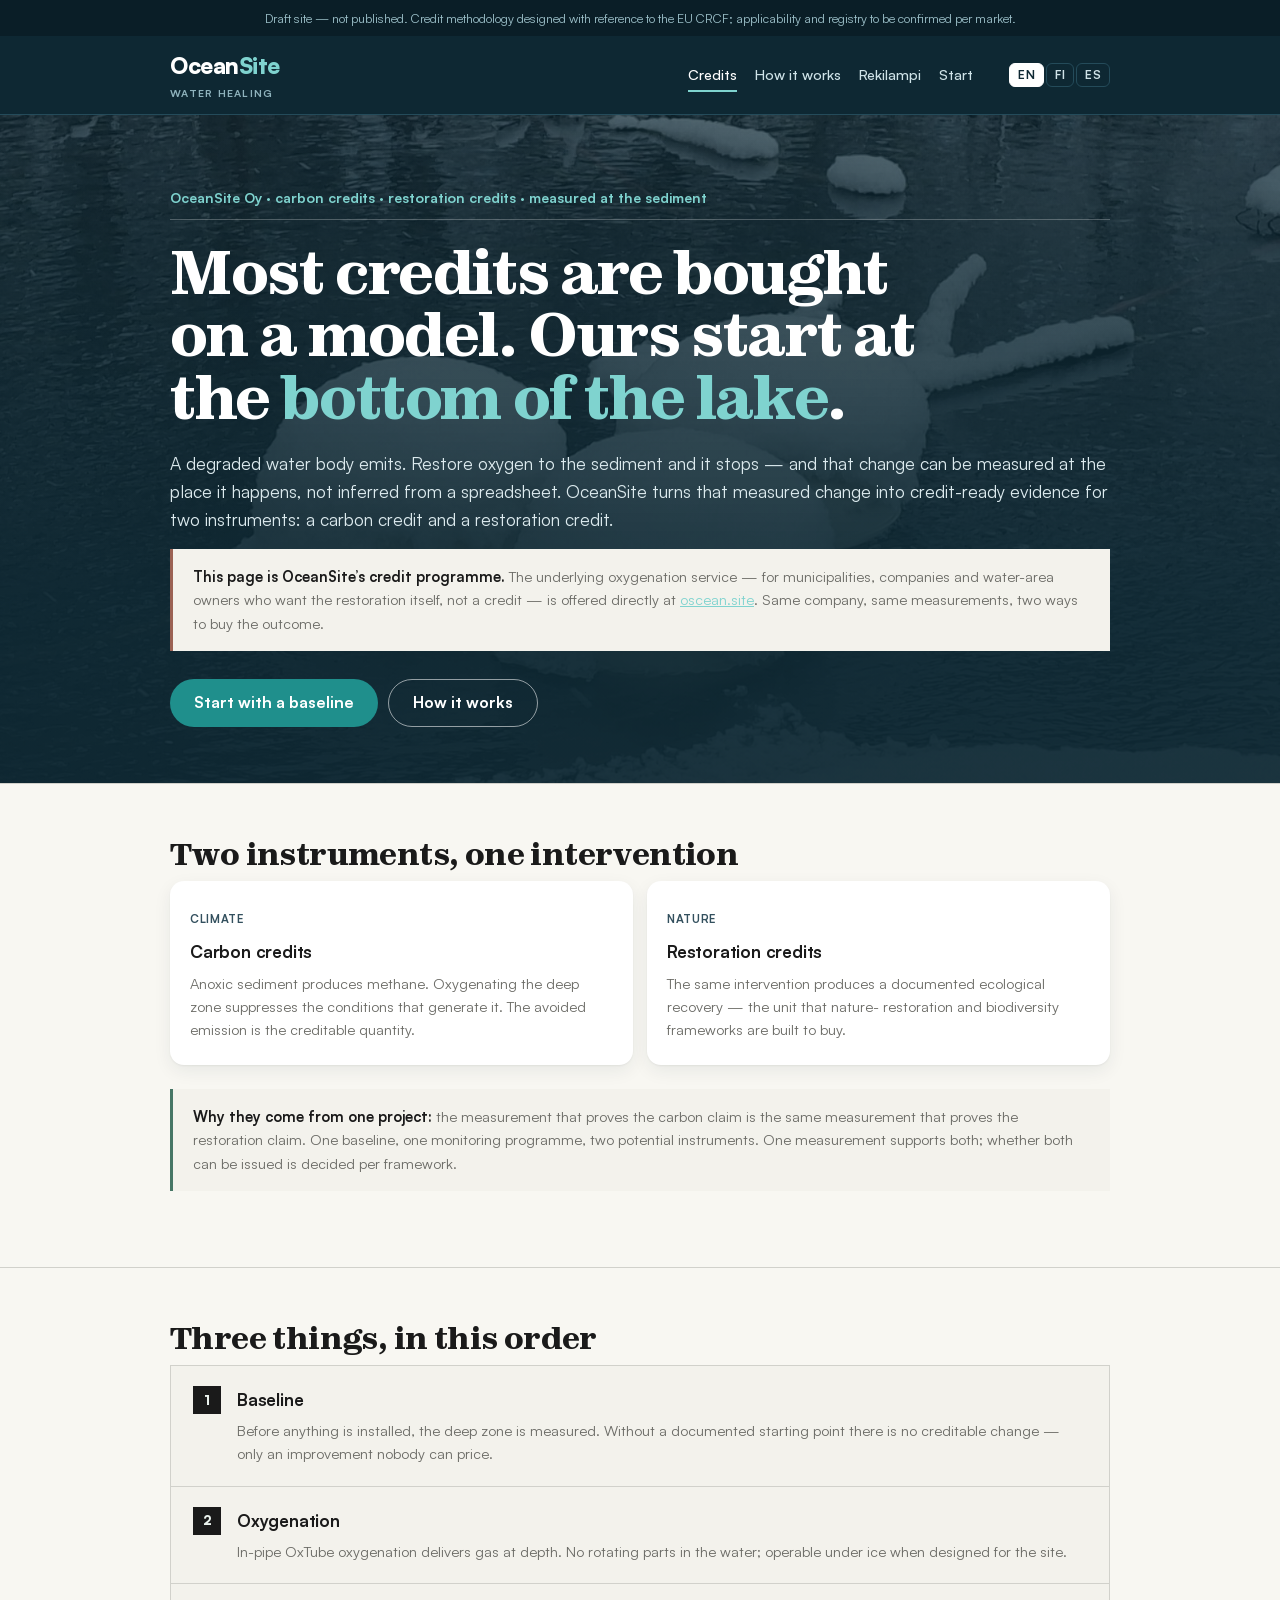
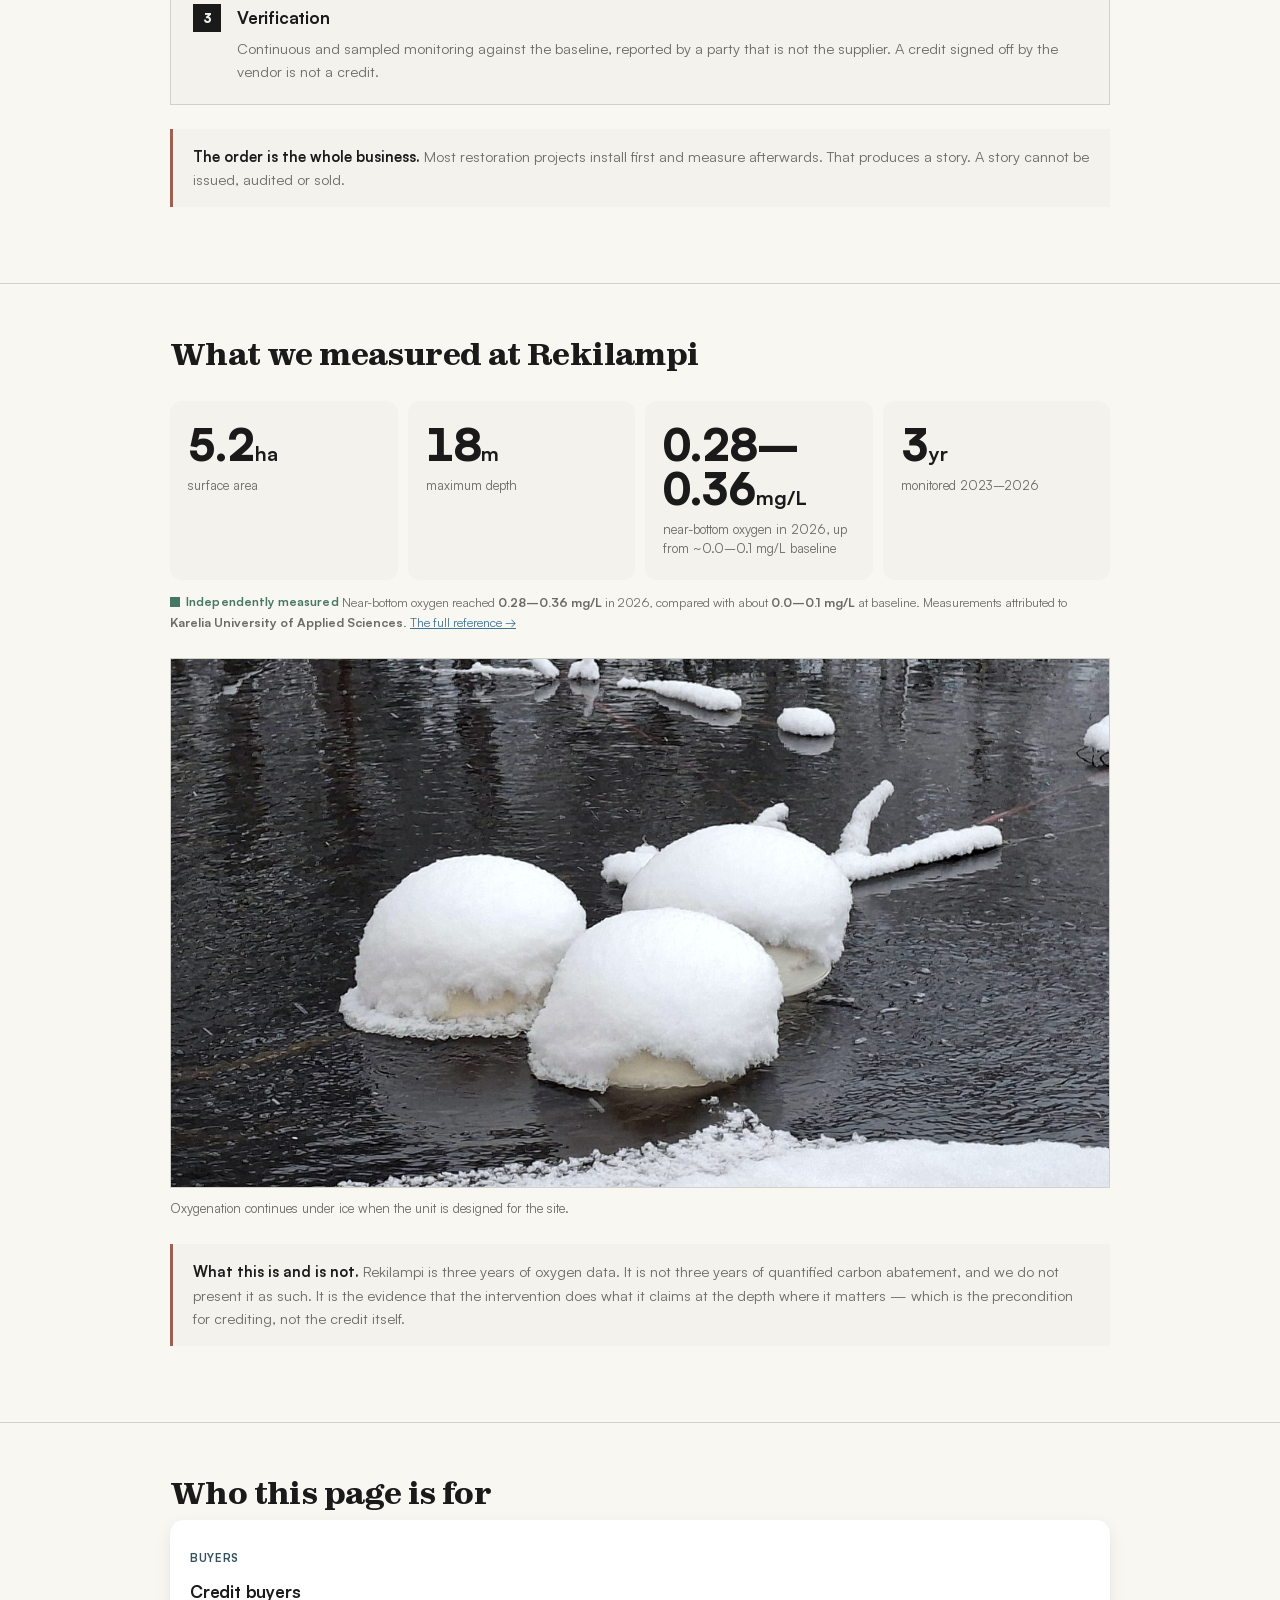
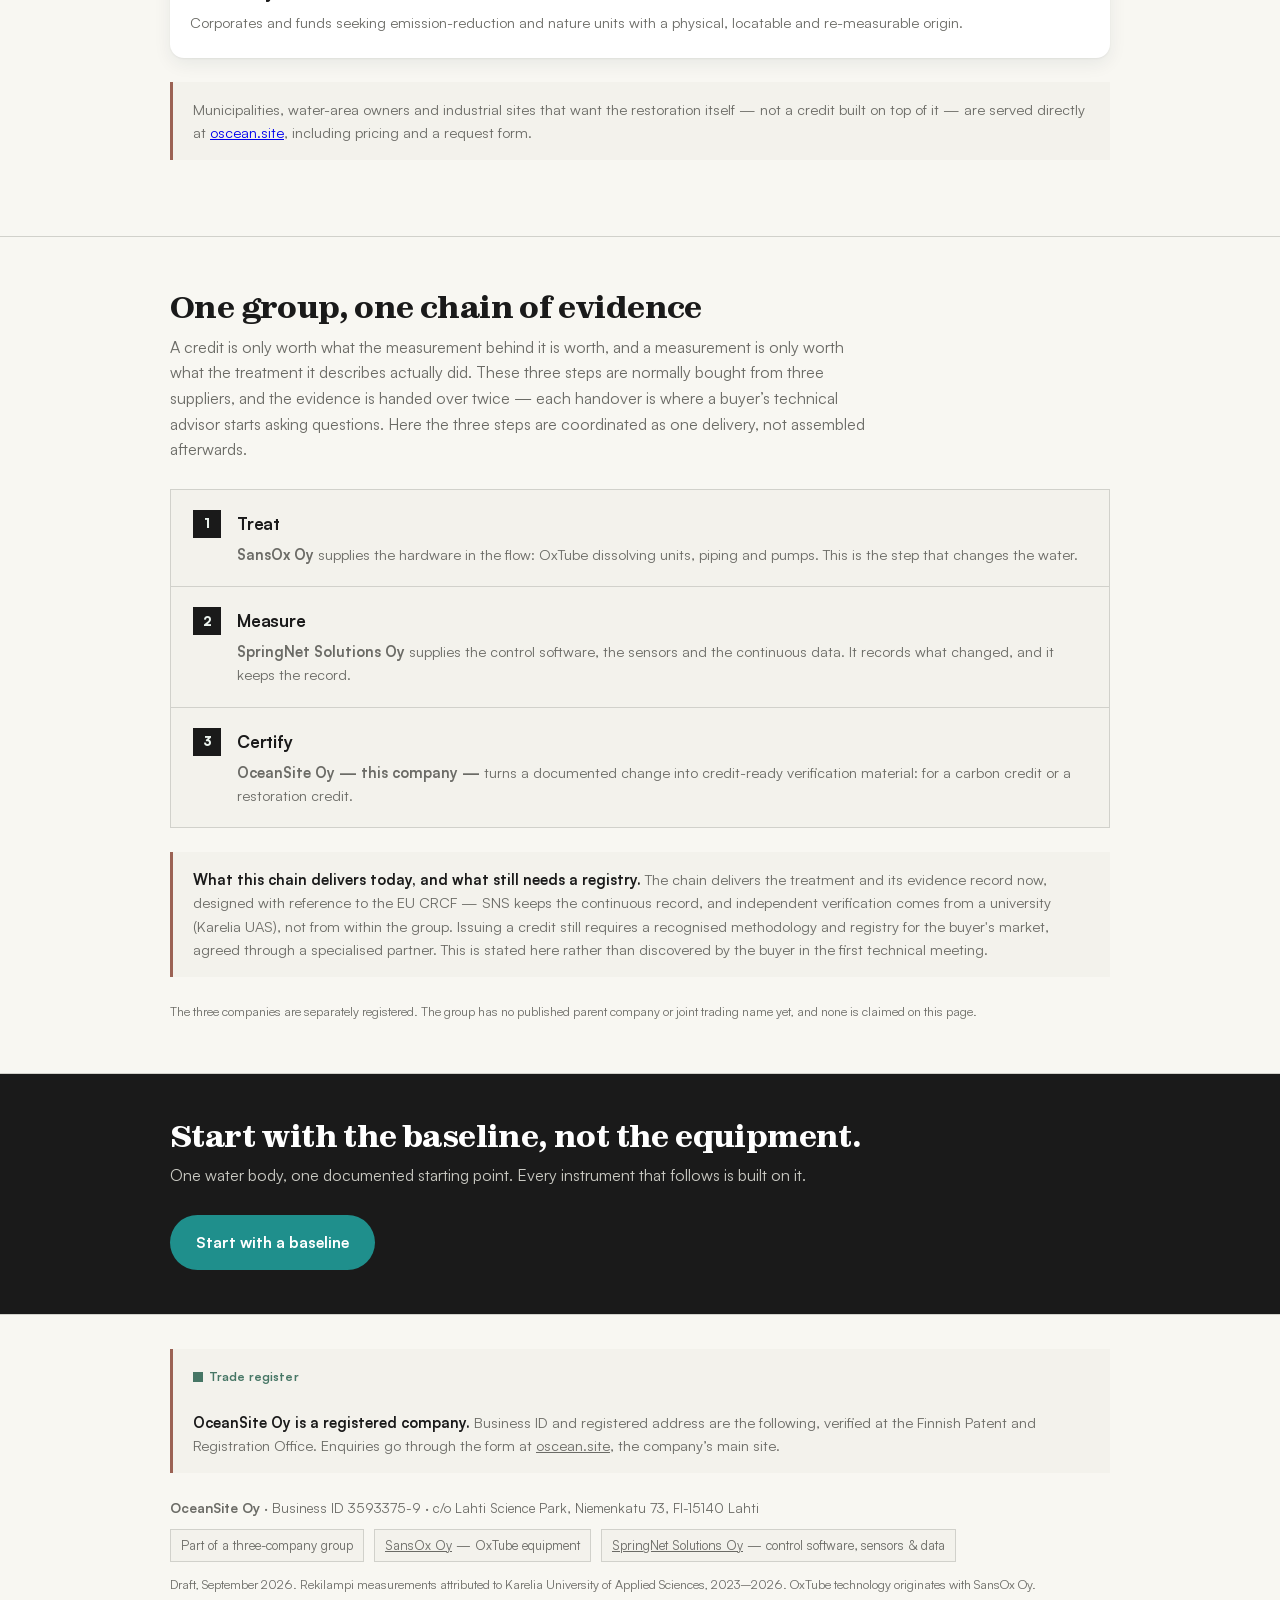
==== commit 46474fdd: "Pekan päätökset 27.9: HUNOSA anonymisoitu (kaivos Pohjois-Espanjassa), Farming Spain -kastelureferen" ====
--- a/index.html
+++ b/index.html
@@ -28,7 +28,7 @@
 <div class="wrap hero" style="--hero-img:url(../img/finland_pond_winter.jpg)">
   <p class="kicker">OceanSite Oy &middot; carbon credits &middot; restoration credits &middot; measured at the sediment</p>
   <h1>Most credits are bought on a model. Ours start at the <em>bottom of the lake</em>.</h1>
-  <p class="lede">A degraded water body emits. Restore oxygen to the sediment and it stops — and that change can be measured at the place it happens, not inferred from a spreadsheet. OceanSite turns that measured change into two instruments: a carbon credit and a restoration credit.</p>
+  <p class="lede">A degraded water body emits. Restore oxygen to the sediment and it stops — and that change can be measured at the place it happens, not inferred from a spreadsheet. OceanSite turns that measured change into credit-ready evidence for two instruments: a carbon credit and a restoration credit.</p>
   <p class="note" style="margin-top:16px"><b>This page is OceanSite&rsquo;s credit programme.</b> The
   underlying oxygenation service &mdash; for municipalities, companies and water-area owners who want
   the restoration itself, not a credit &mdash; is offered directly at
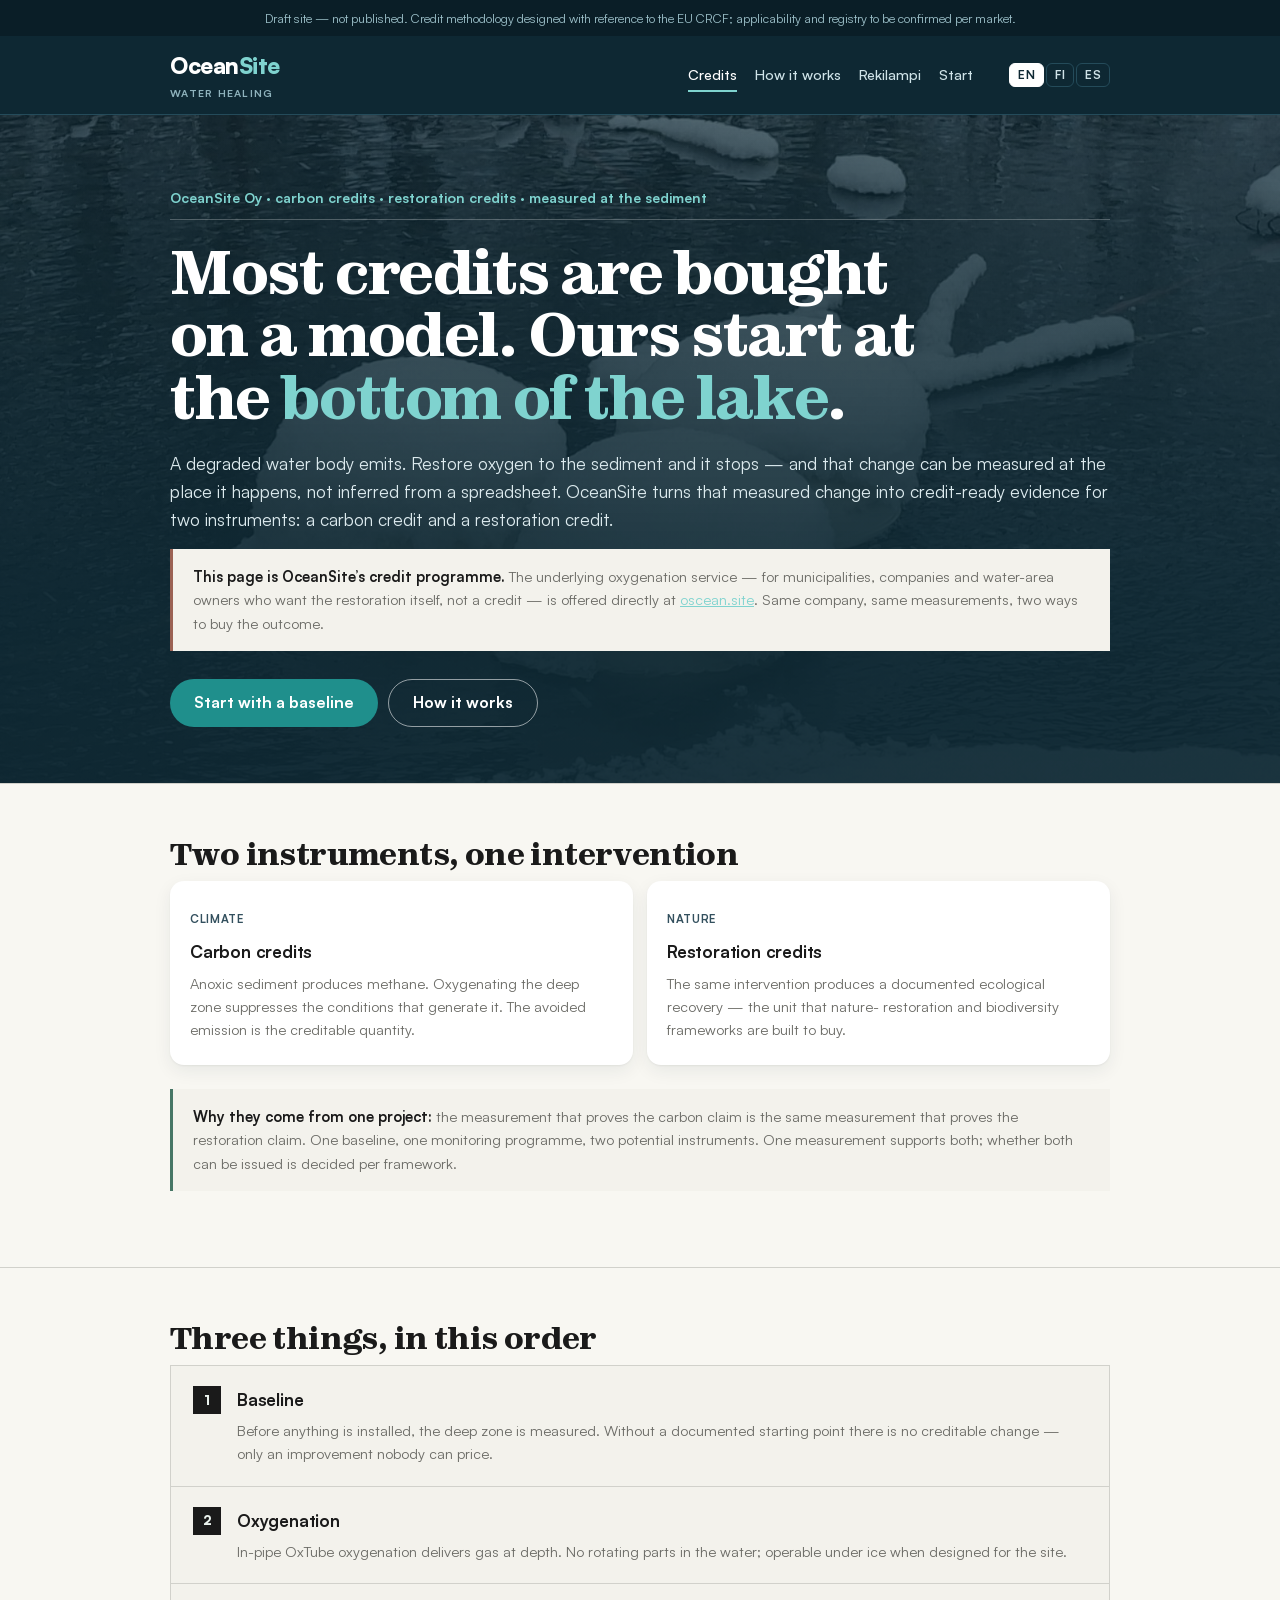
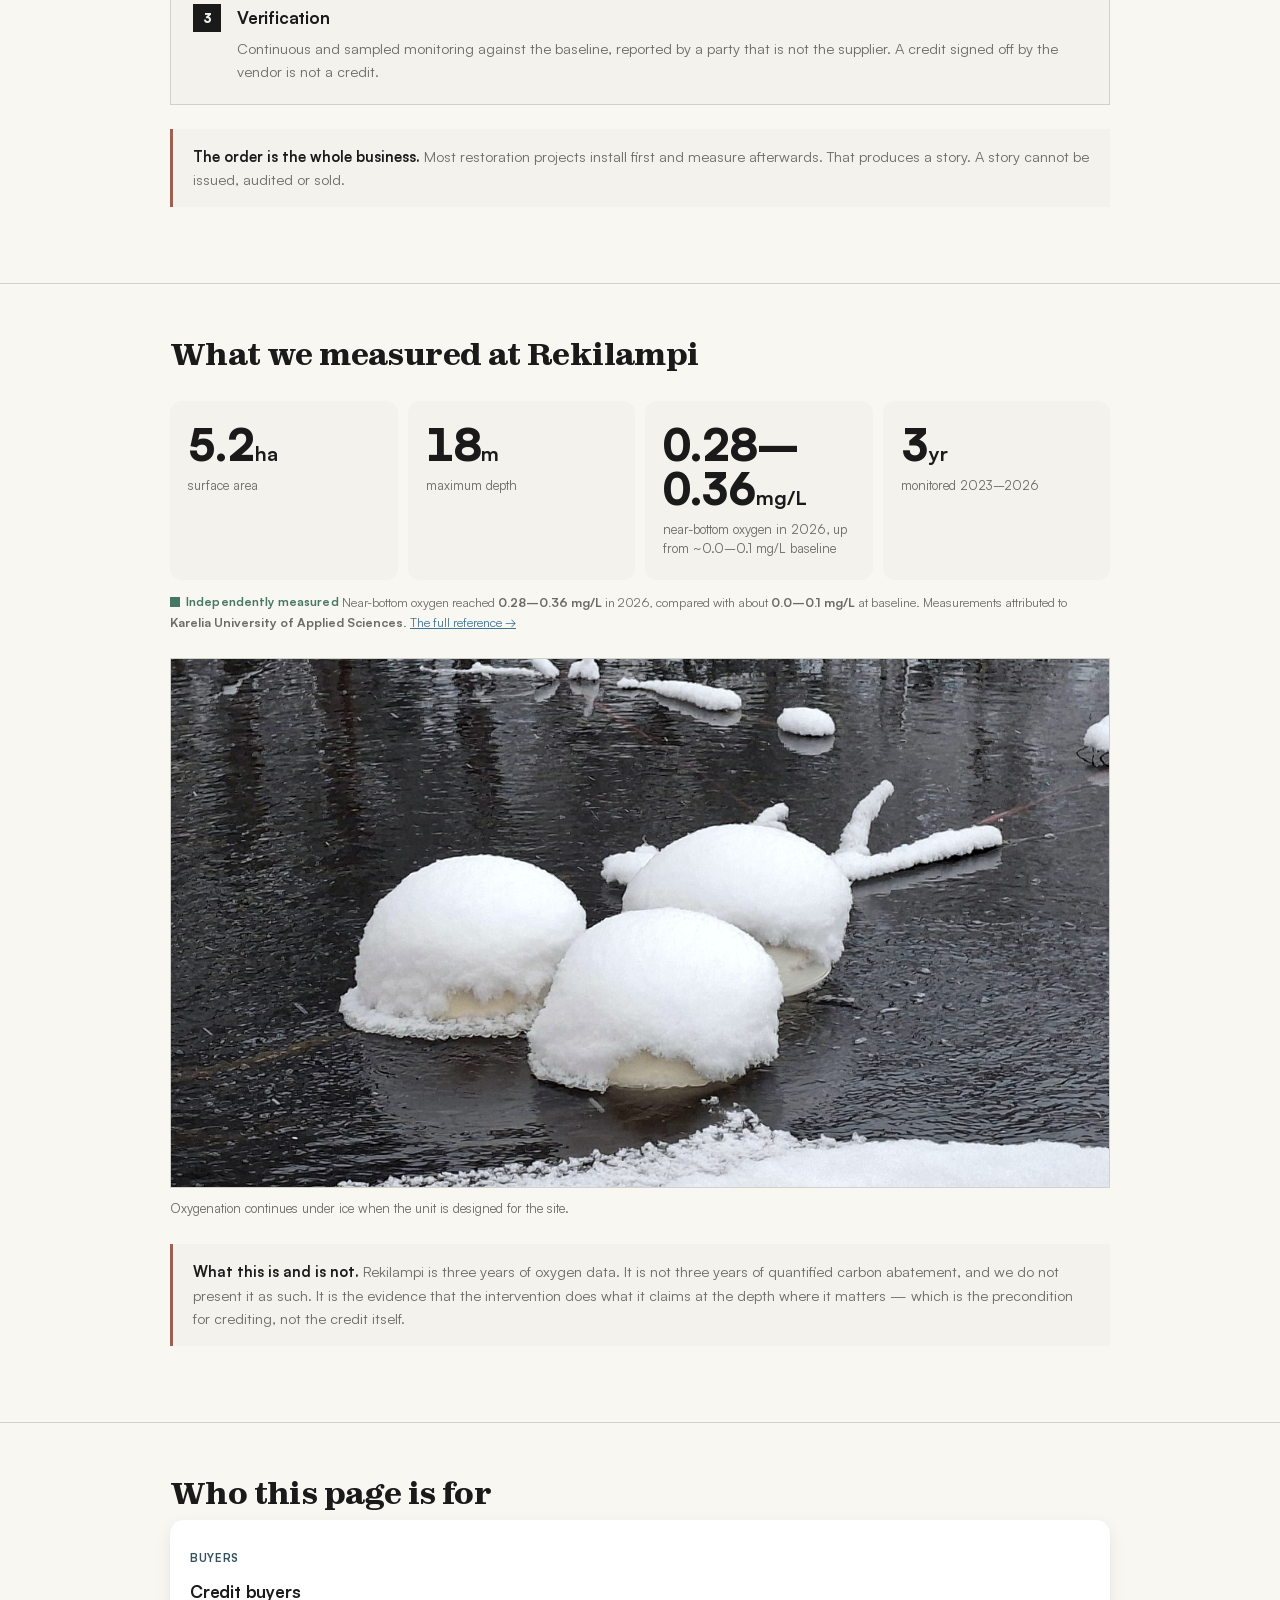
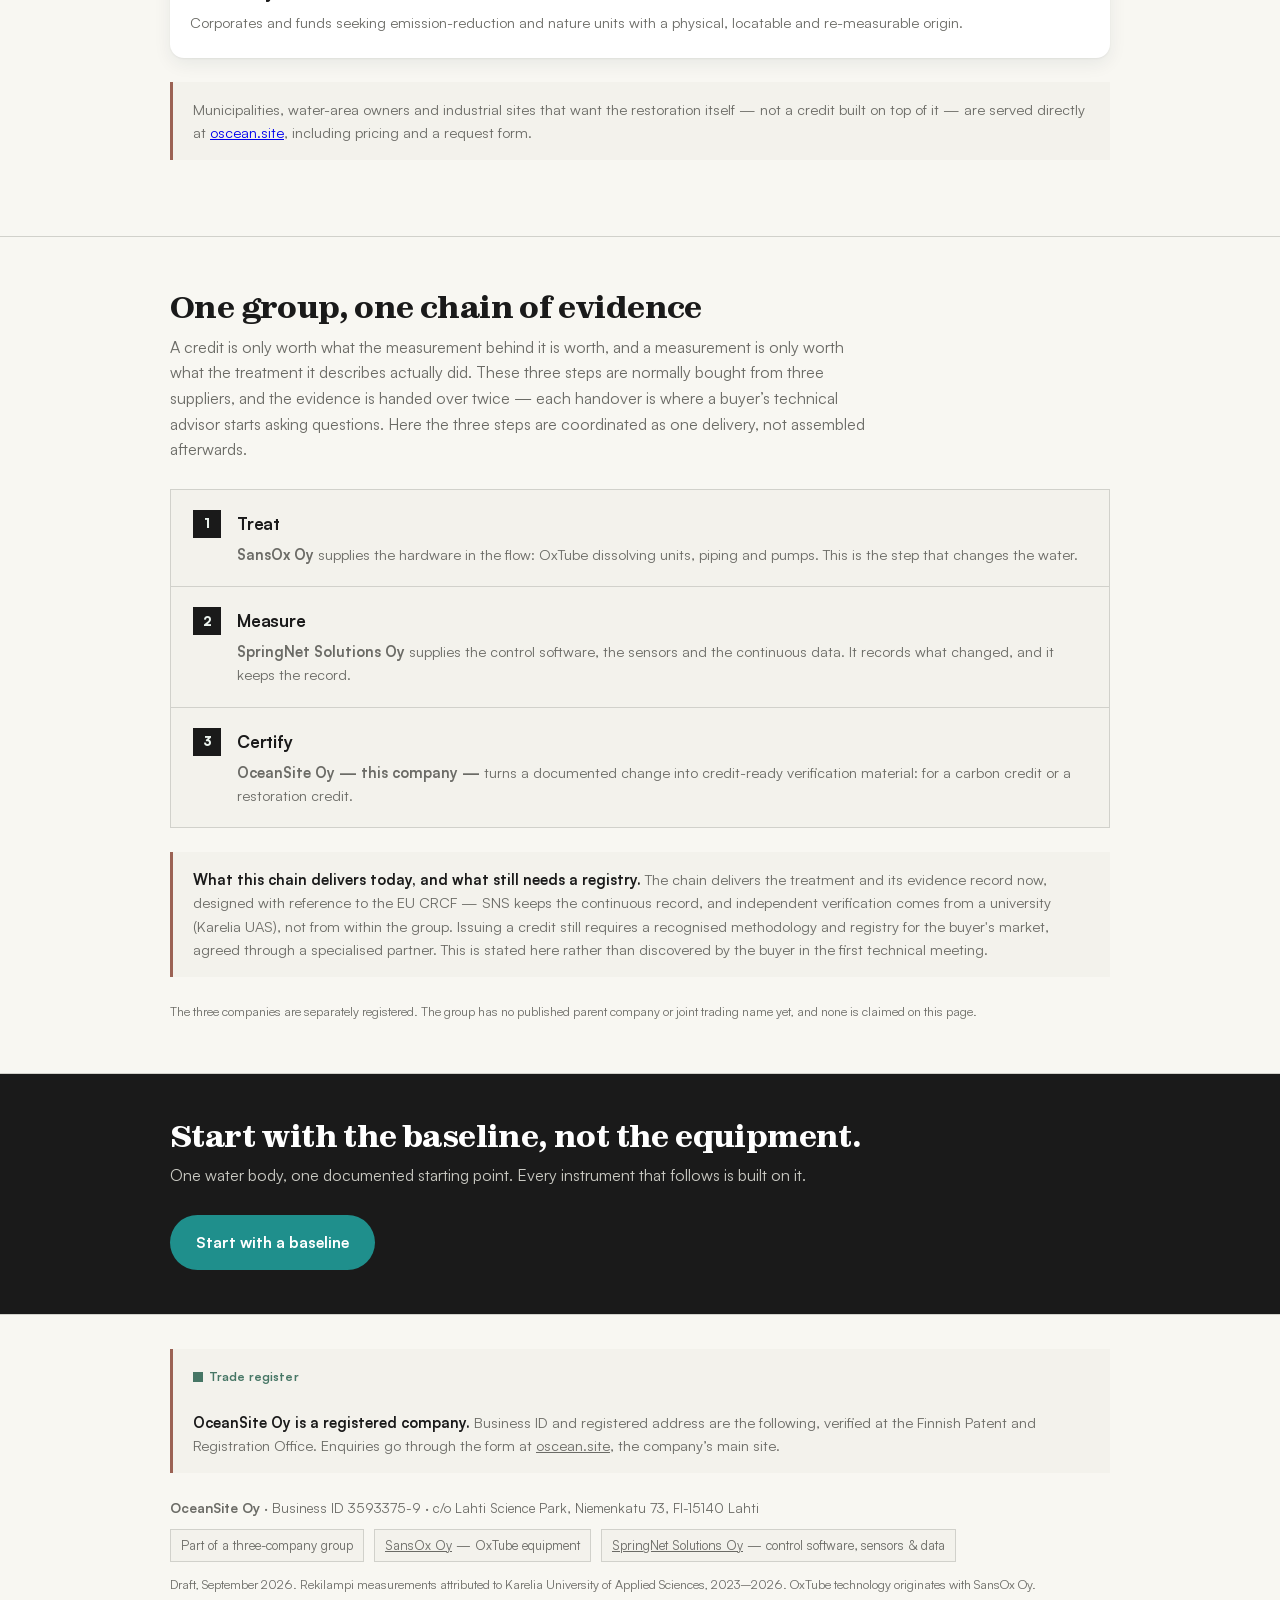
==== commit 0a92519c: "Yleisesitys-PDF:n lisäykset (THL-testi, 0 kW -case, Madipur-data) + herokuva inline background-image" ====
--- a/index.html
+++ b/index.html
@@ -25,7 +25,7 @@
   </div>
 </header>
 <main id="main">
-<div class="wrap hero" style="--hero-img:url(../img/finland_pond_winter.jpg)">
+<div class="wrap hero" style="background-image:linear-gradient(180deg,rgba(14,40,51,.72),rgba(14,40,51,.94) 75%),url(assets/img/finland_pond_winter.jpg)">
   <p class="kicker">OceanSite Oy &middot; carbon credits &middot; restoration credits &middot; measured at the sediment</p>
   <h1>Most credits are bought on a model. Ours start at the <em>bottom of the lake</em>.</h1>
   <p class="lede">A degraded water body emits. Restore oxygen to the sediment and it stops — and that change can be measured at the place it happens, not inferred from a spreadsheet. OceanSite turns that measured change into credit-ready evidence for two instruments: a carbon credit and a restoration credit.</p>
--- a/assets/css/theme-b.css
+++ b/assets/css/theme-b.css
@@ -25,7 +25,7 @@
 /* hero */
 .wrap.hero{position:relative;max-width:none;margin:0;color:#fff;
   padding-top:72px;padding-bottom:56px;
-  background:linear-gradient(180deg,rgba(14,40,51,.72),rgba(14,40,51,.94) 75%),var(--hero-img,none) center/cover,var(--navy)}
+  background-color:var(--navy);background-image:linear-gradient(180deg,rgba(14,40,51,.72),rgba(14,40,51,.94) 75%);background-size:cover;background-position:center}
 .wrap.hero>*{max-width:940px;margin-left:auto;margin-right:auto}
 .hero .kicker{color:var(--teal-light);border-bottom-color:rgba(255,255,255,.25)}
 .hero h1{color:#fff}
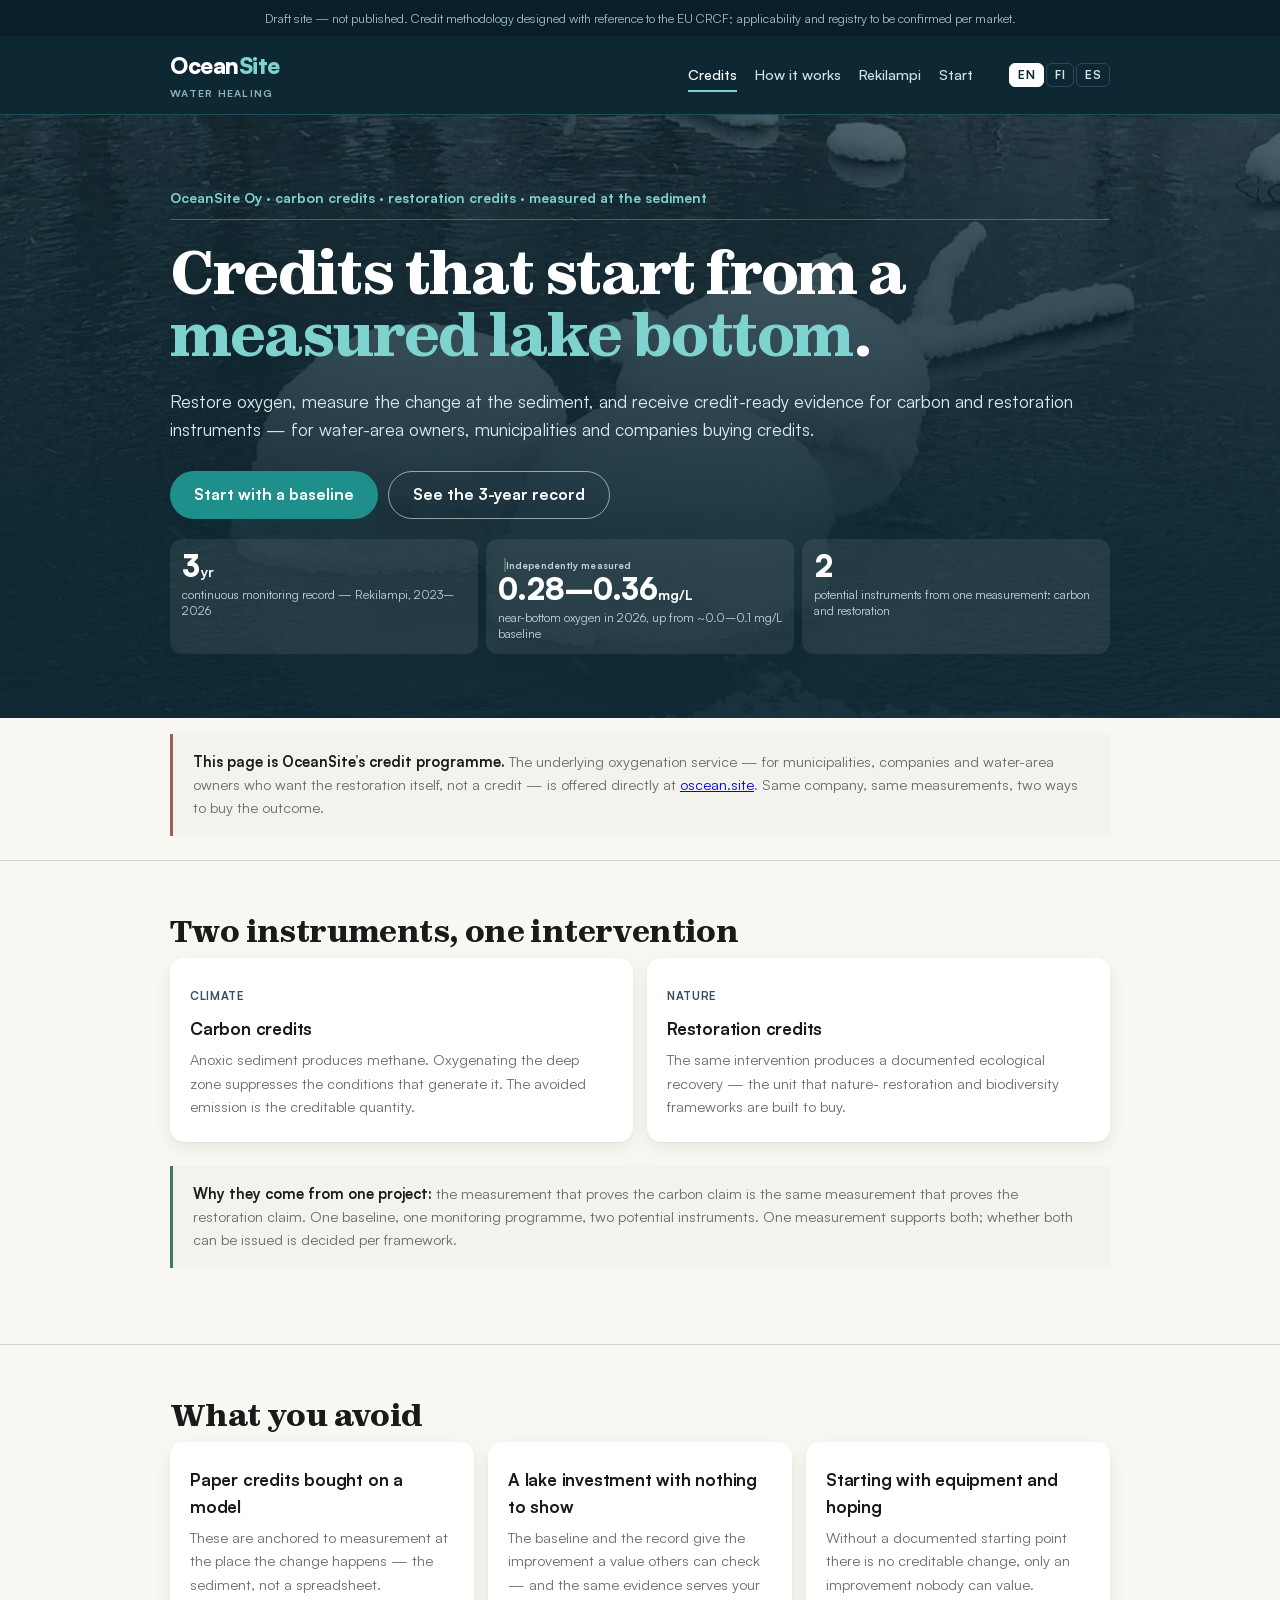
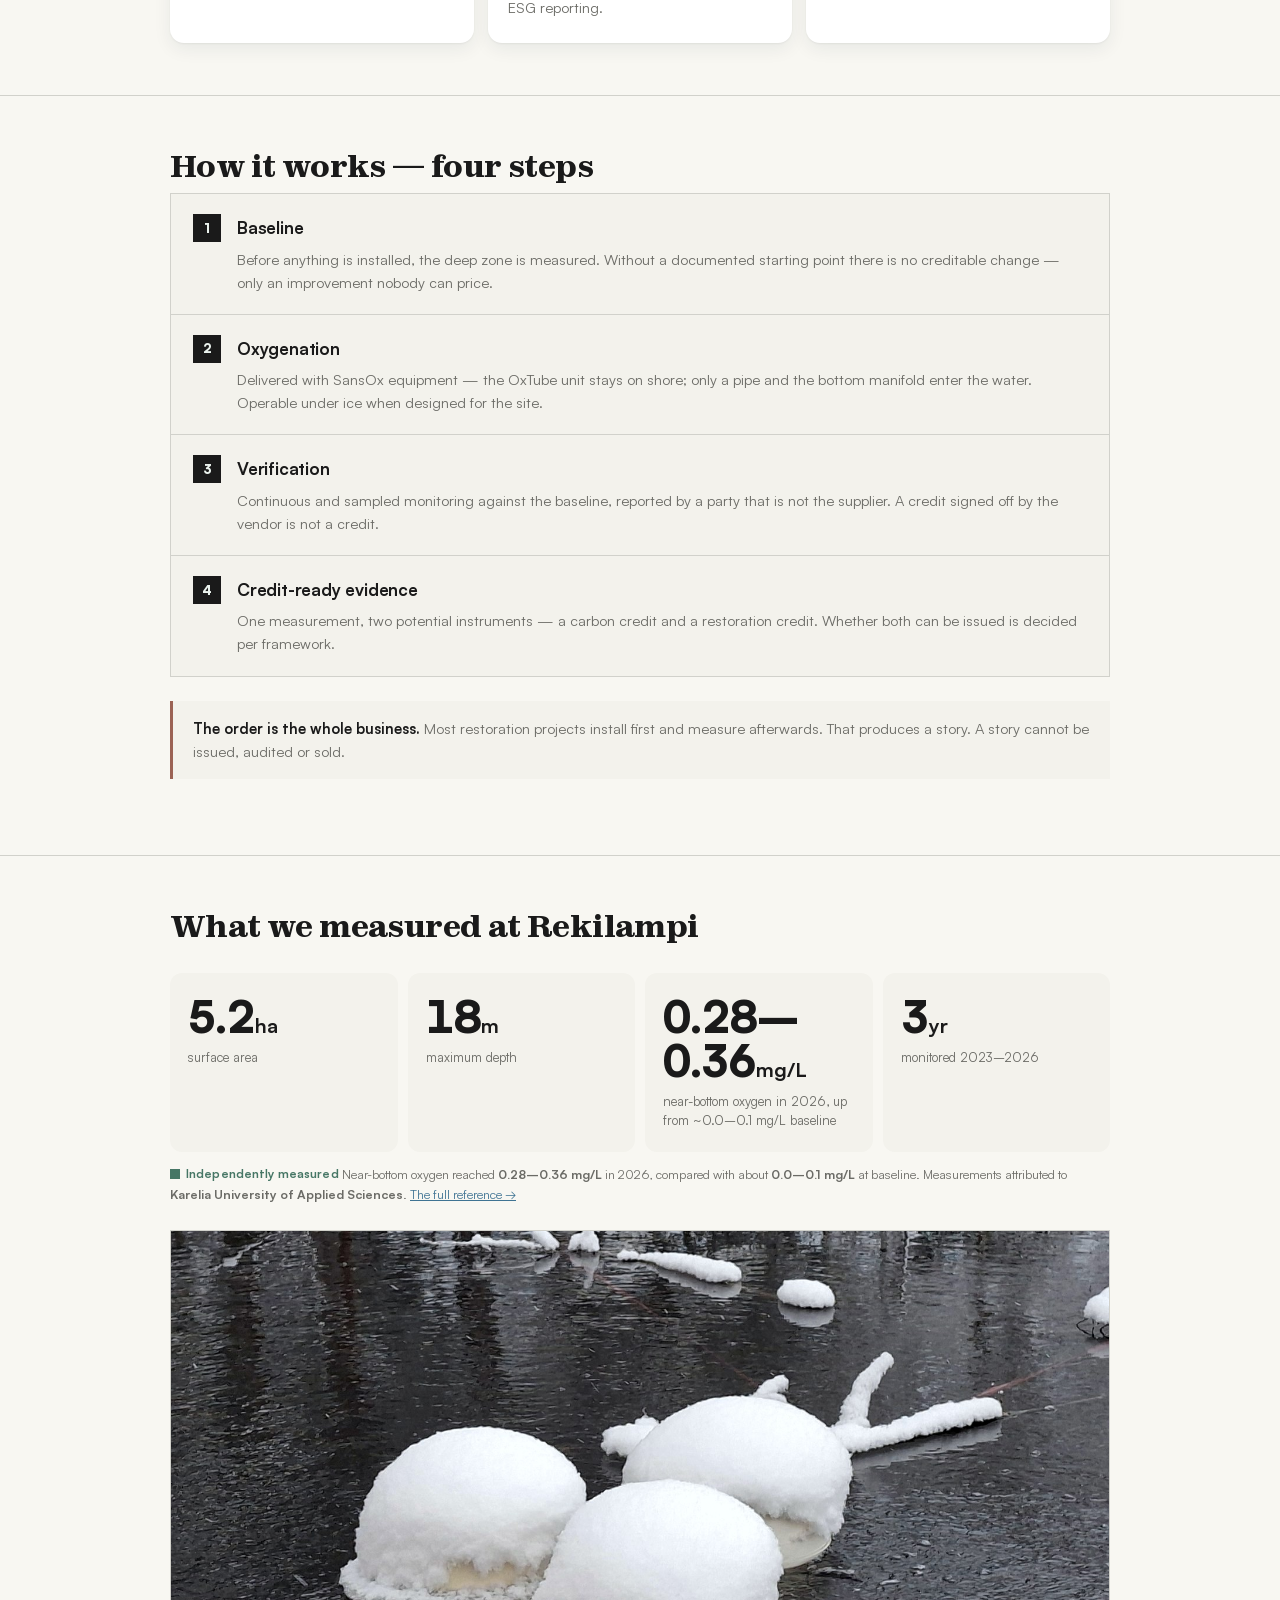
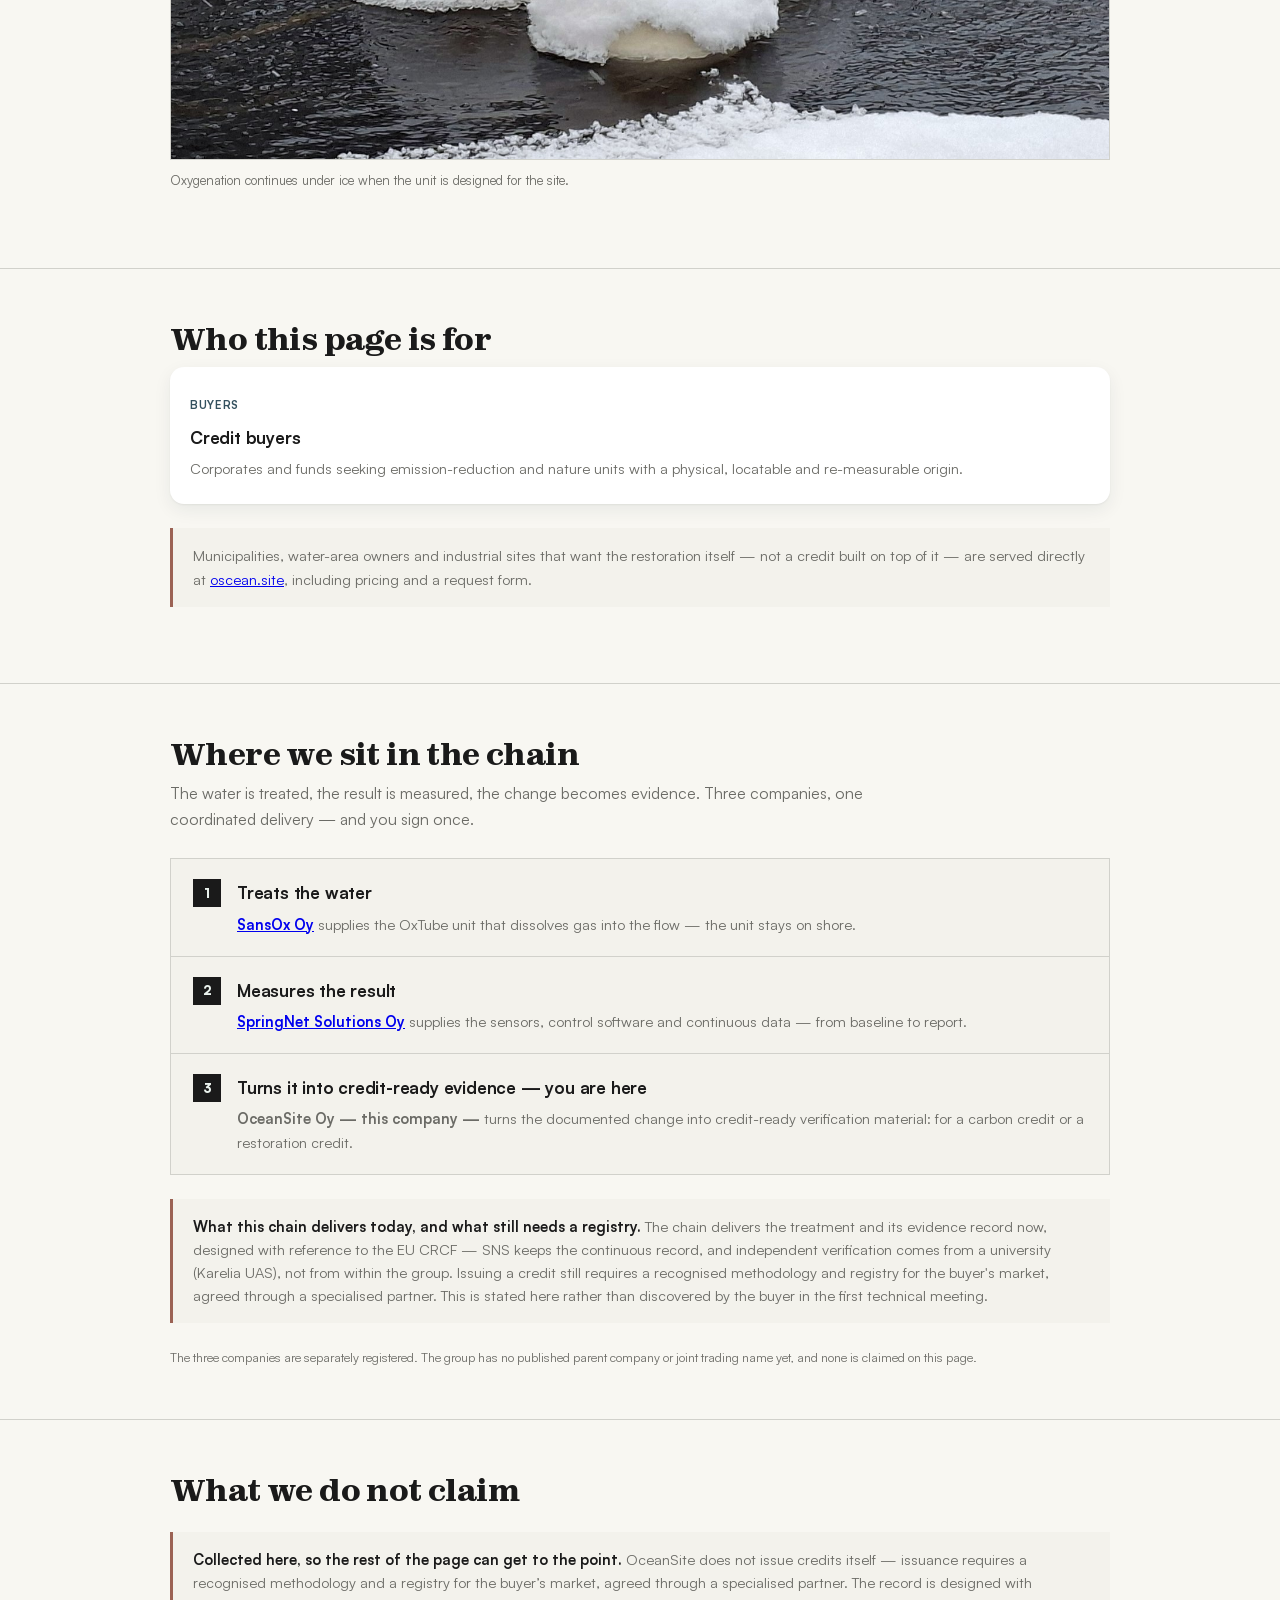
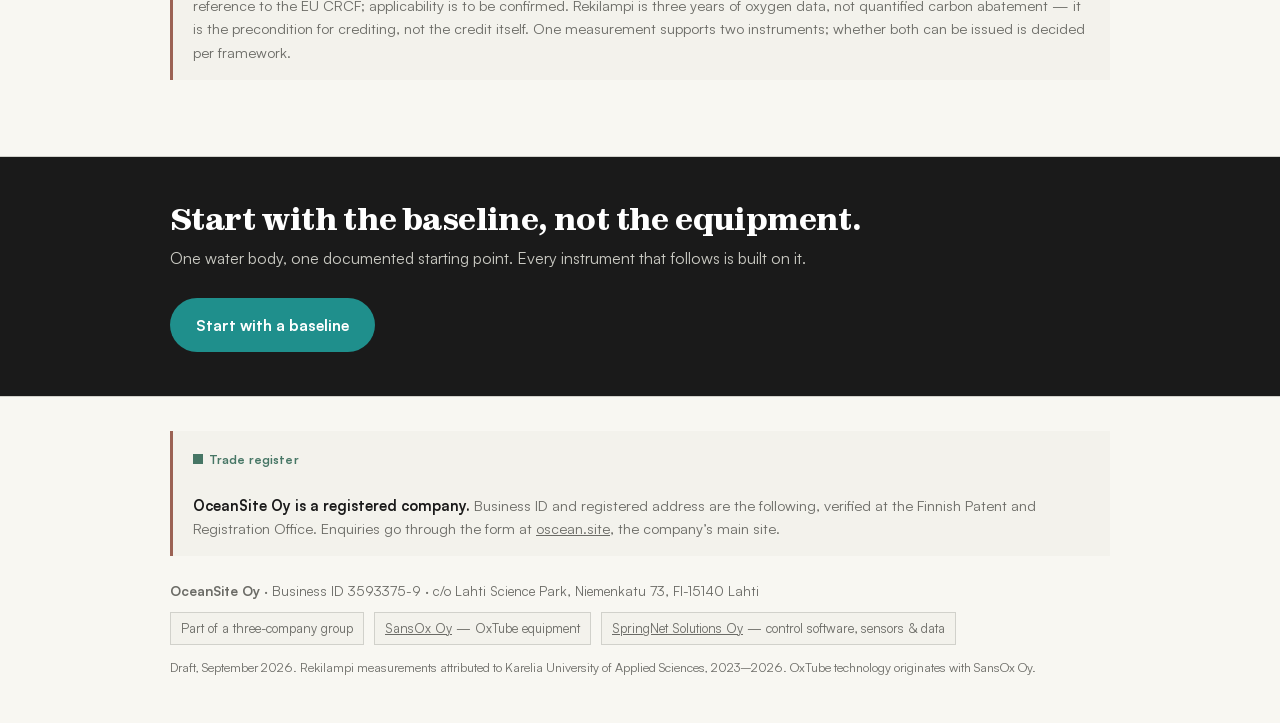
==== commit e90c11a8: "Myyntitekstiuudistus julkaistu: ostajakieliset etusivut, luvut herossa, ketju-osio, Mitä emme väitä " ====
--- a/index.html
+++ b/index.html
@@ -27,14 +27,22 @@
 <main id="main">
 <div class="wrap hero" style="background-image:linear-gradient(180deg,rgba(14,40,51,.72),rgba(14,40,51,.94) 75%),url(assets/img/finland_pond_winter.jpg)">
   <p class="kicker">OceanSite Oy &middot; carbon credits &middot; restoration credits &middot; measured at the sediment</p>
-  <h1>Most credits are bought on a model. Ours start at the <em>bottom of the lake</em>.</h1>
-  <p class="lede">A degraded water body emits. Restore oxygen to the sediment and it stops — and that change can be measured at the place it happens, not inferred from a spreadsheet. OceanSite turns that measured change into credit-ready evidence for two instruments: a carbon credit and a restoration credit.</p>
+  <h1>Credits that start from a <em>measured lake bottom</em>.</h1>
+  <p class="lede">Restore oxygen, measure the change at the sediment, and receive credit-ready evidence for carbon and restoration instruments &mdash; for water-area owners, municipalities and companies buying credits.</p>
+  <div class="herocta"><a class="p" href="contact.html">Start with a baseline</a><a class="s" href="rekilampi.html">See the 3-year record</a></div>
+  <div class="numbers heronums">
+    <div class="num"><b>3<small>yr</small></b><span>continuous monitoring record &mdash; Rekilampi, 2023&ndash;2026</span></div>
+    <div class="num"><span class="prov prov-3rd">Independently measured</span><b>0.28&ndash;0.36<small>mg/L</small></b><span>near-bottom oxygen in 2026, up from ~0.0&ndash;0.1 mg/L baseline</span></div>
+    <div class="num"><b>2</b><span>potential instruments from one measurement: carbon and restoration</span></div>
+  </div>
+</div>
+
+<div class="wrap">
   <p class="note" style="margin-top:16px"><b>This page is OceanSite&rsquo;s credit programme.</b> The
   underlying oxygenation service &mdash; for municipalities, companies and water-area owners who want
   the restoration itself, not a credit &mdash; is offered directly at
   <a href="https://www.oscean.site/">oscean.site</a>. Same company, same measurements, two ways to buy
   the outcome.</p>
-  <div class="herocta"><a class="p" href="contact.html">Start with a baseline</a><a class="s" href="credits.html">How it works</a></div>
 </div>
 
 <section>
@@ -56,11 +64,23 @@
 
 <section>
   <div class="wrap">
-    <h2>Three things, in this order</h2>
+    <h2>What you avoid</h2>
+    <div class="grid">
+      <div class="card"><h3>Paper credits bought on a model</h3><p>These are anchored to measurement at the place the change happens &mdash; the sediment, not a spreadsheet.</p></div>
+      <div class="card"><h3>A lake investment with nothing to show</h3><p>The baseline and the record give the improvement a value others can check &mdash; and the same evidence serves your ESG reporting.</p></div>
+      <div class="card"><h3>Starting with equipment and hoping</h3><p>Without a documented starting point there is no creditable change, only an improvement nobody can value.</p></div>
+    </div>
+  </div>
+</section>
+
+<section>
+  <div class="wrap">
+    <h2>How it works &mdash; four steps</h2>
     <div class="steps">
       <div class="step"><div><h3>Baseline</h3><p>Before anything is installed, the deep zone is measured. Without a documented starting point there is no creditable change — only an improvement nobody can price.</p></div></div>
-      <div class="step"><div><h3>Oxygenation</h3><p>In-pipe OxTube oxygenation delivers gas at depth. No rotating parts in the water; operable under ice when designed for the site.</p></div></div>
+      <div class="step"><div><h3>Oxygenation</h3><p>Delivered with SansOx equipment &mdash; the OxTube unit stays on shore; only a pipe and the bottom manifold enter the water. Operable under ice when designed for the site.</p></div></div>
       <div class="step"><div><h3>Verification</h3><p>Continuous and sampled monitoring against the baseline, reported by a party that is not the supplier. A credit signed off by the vendor is not a credit.</p></div></div>
+      <div class="step"><div><h3>Credit-ready evidence</h3><p>One measurement, two potential instruments &mdash; a carbon credit and a restoration credit. Whether both can be issued is decided per framework.</p></div></div>
     </div>
     <div class="note"><b>The order is the whole business.</b> Most restoration projects install first and
     measure afterwards. That produces a story. A story cannot be issued, audited or sold.</div>
@@ -84,10 +104,6 @@
            alt="A Finnish pond in winter, partly frozen.">
       <p class="cap">Oxygenation continues under ice when the unit is designed for the site.</p>
     </figure>
-    <div class="note"><b>What this is and is not.</b> Rekilampi is three years of oxygen data. It is not
-    three years of quantified carbon abatement, and we do not present it as such. It is the evidence
-    that the intervention does what it claims at the depth where it matters — which is the
-    precondition for crediting, not the credit itself.</div>
   </div>
 </section>
 
@@ -106,16 +122,13 @@
 <!-- ============ GROUP CHAIN ============ -->
 <section id="chain-of-evidence">
   <div class="wrap">
-    <h2>One group, one chain of evidence</h2>
-    <p class="lead">A credit is only worth what the measurement behind it is worth, and a
-    measurement is only worth what the treatment it describes actually did. These three steps
-    are normally bought from three suppliers, and the evidence is handed over twice &mdash; each
-    handover is where a buyer&rsquo;s technical advisor starts asking questions. Here the three
-    steps are coordinated as one delivery, not assembled afterwards.</p>
+    <h2>Where we sit in the chain</h2>
+    <p class="lead">The water is treated, the result is measured, the change becomes evidence.
+    Three companies, one coordinated delivery &mdash; and you sign once.</p>
     <div class="steps">
-      <div class="step"><div><h3>Treat</h3><p><b>SansOx Oy</b> supplies the hardware in the flow: OxTube dissolving units, piping and pumps. This is the step that changes the water.</p></div></div>
-      <div class="step"><div><h3>Measure</h3><p><b>SpringNet Solutions Oy</b> supplies the control software, the sensors and the continuous data. It records what changed, and it keeps the record.</p></div></div>
-      <div class="step"><div><h3>Certify</h3><p><b>OceanSite Oy &mdash; this company &mdash;</b> turns a documented change into credit-ready verification material: for a carbon credit or a restoration credit.</p></div></div>
+      <div class="step"><div><h3>Treats the water</h3><p><b><a href="https://buenosbandidos-pixel.github.io/sansox-demo/">SansOx Oy</a></b> supplies the OxTube unit that dissolves gas into the flow &mdash; the unit stays on shore.</p></div></div>
+      <div class="step"><div><h3>Measures the result</h3><p><b><a href="https://buenosbandidos-pixel.github.io/sns-demo/">SpringNet Solutions Oy</a></b> supplies the sensors, control software and continuous data &mdash; from baseline to report.</p></div></div>
+      <div class="step"><div><h3>Turns it into credit-ready evidence &mdash; you are here</h3><p><b>OceanSite Oy &mdash; this company &mdash;</b> turns the documented change into credit-ready verification material: for a carbon credit or a restoration credit.</p></div></div>
     </div>
     <div class="note"><b>What this chain delivers today, and what still needs a registry.</b> The
     chain delivers the treatment and its evidence record now, designed with reference to the EU CRCF &mdash; SNS keeps the
@@ -125,6 +138,21 @@
     buyer in the first technical meeting.</div>
     <p class="src">The three companies are separately registered. The group has no published
     parent company or joint trading name yet, and none is claimed on this page.</p>
+  </div>
+</section>
+
+<section id="not-claimed">
+  <div class="wrap">
+    <h2>What we do not claim</h2>
+    <div class="note">
+      <b>Collected here, so the rest of the page can get to the point.</b> OceanSite does not issue
+      credits itself &mdash; issuance requires a recognised methodology and a registry for the
+      buyer&rsquo;s market, agreed through a specialised partner. The record is designed with
+      reference to the EU CRCF; applicability is to be confirmed. Rekilampi is three years of oxygen
+      data, not quantified carbon abatement &mdash; it is the precondition for crediting, not the
+      credit itself. One measurement supports two instruments; whether both can be issued is decided
+      per framework.
+    </div>
   </div>
 </section>
 
--- a/assets/css/theme-b.css
+++ b/assets/css/theme-b.css
@@ -70,3 +70,27 @@
 @media (min-width:641px){
   .lang{margin-left:14px}
 }
+
+/* 5 s -testi 2026-09-27: luvut heron sisään kompaktina 3 sarakkeen nauhana,
+   mobiilissa tiiviimpi ensinäkymä (otsikko+alaotsikko+painike+luvut < 664 px) */
+.hero .numbers{margin-top:20px;grid-template-columns:repeat(3,1fr);gap:8px}
+.hero .num{background:rgba(255,255,255,.08);border-radius:12px;padding:12px 12px}
+.hero .num b{font-size:clamp(20px,3vw,30px);letter-spacing:-1px;color:#fff}
+.hero .num span{color:#BFD7DD;font-size:12px;margin-top:6px;line-height:1.35}
+.hero .num .prov{font-size:9.5px;padding:2px 6px}
+.hero .num a{color:var(--teal-light)}
+@media (max-width:640px){
+  .wrap.hero{padding-top:28px;padding-bottom:26px}
+  .hero .kicker{display:none}
+  .hero h1{font-size:clamp(25px,7.4vw,34px);line-height:1.08}
+  :lang(fi) .hero h1{font-size:clamp(23px,6.8vw,32px)}
+  .hero .lede{font-size:15px;line-height:1.5;margin-top:10px}
+  .herocta{margin-top:14px;flex-wrap:nowrap;gap:8px}
+  .herocta a{flex:1 1 0;min-height:44px;padding:6px 10px;font-size:13.5px;line-height:1.15;text-align:center}
+  .hero .numbers{margin-top:14px;gap:6px}
+  .hero .num{padding:9px 8px}
+  .hero .num b{font-size:19px;letter-spacing:-.5px}
+  .hero .num span{font-size:12px;margin-top:4px;line-height:1.3}
+  .hero .num .prov{font-size:11px;padding:1px 5px;line-height:1.25}
+  .hero .num b small{font-size:11px}
+}
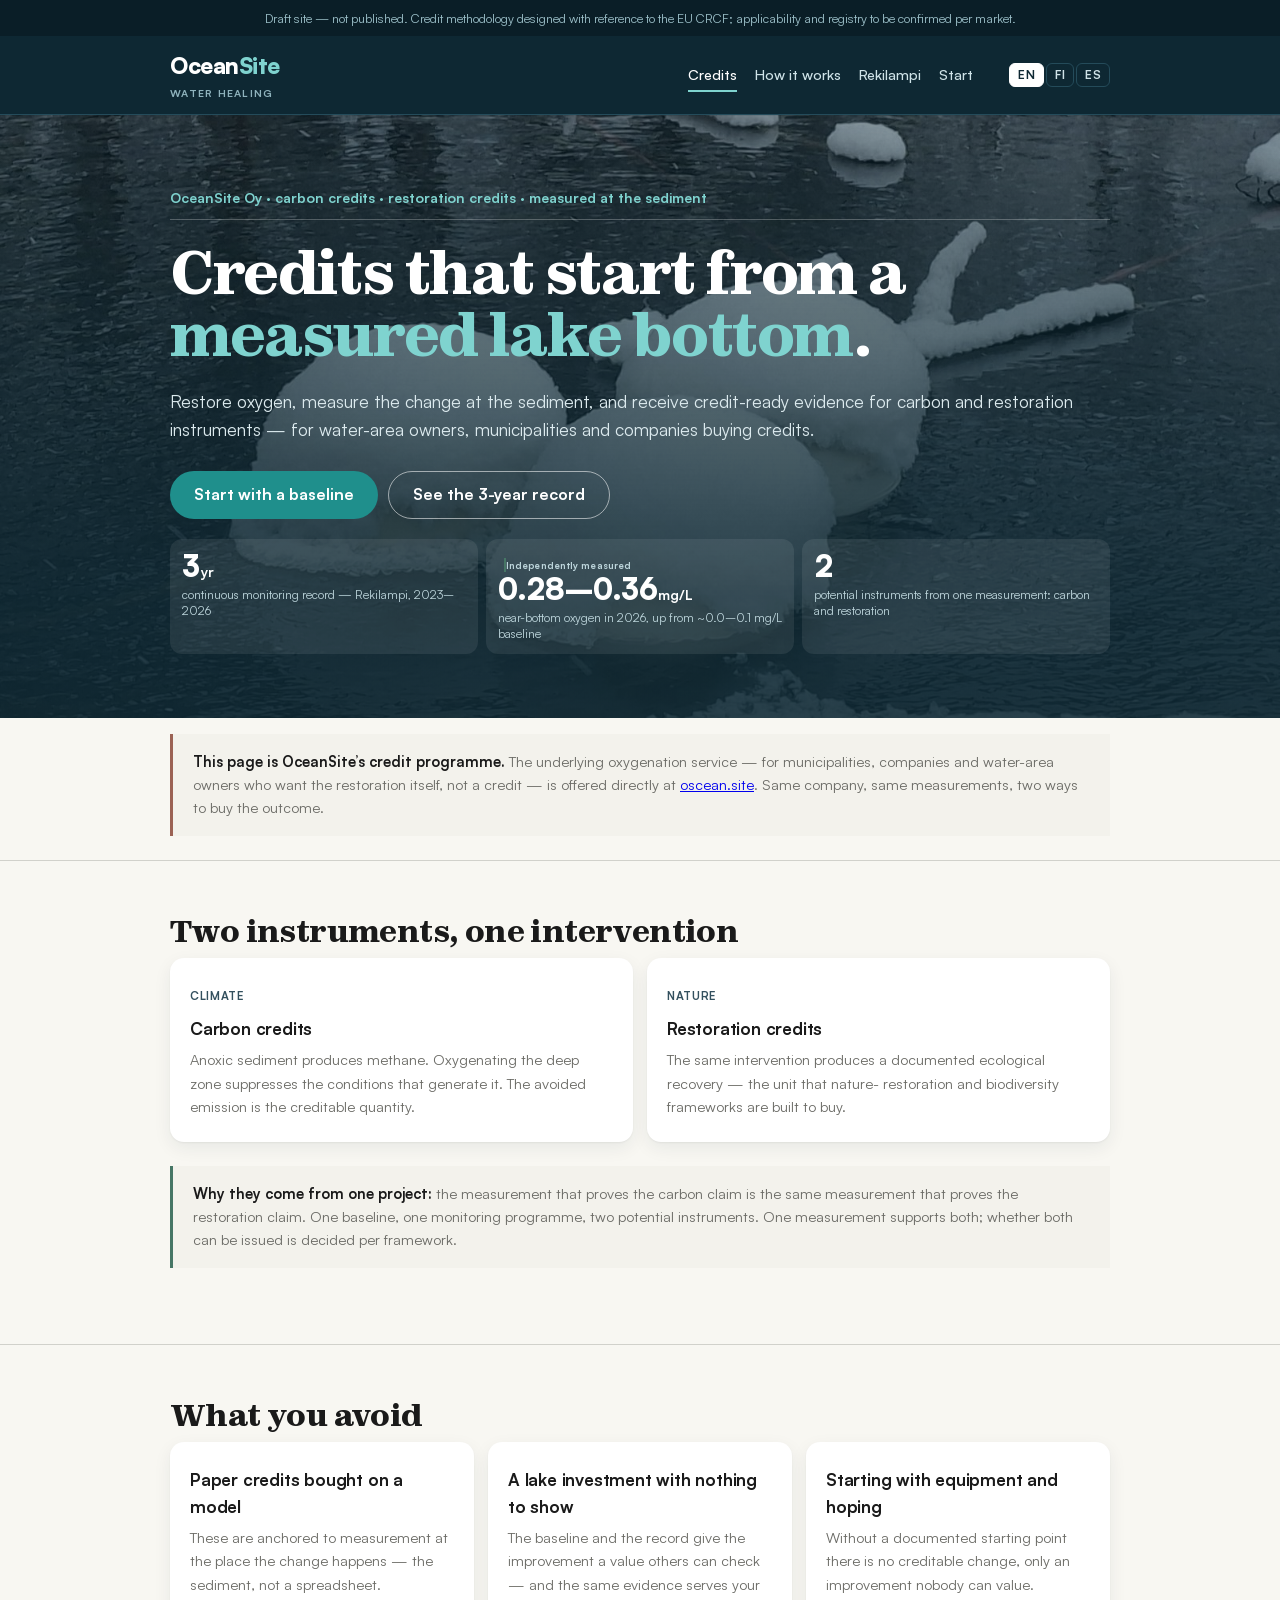
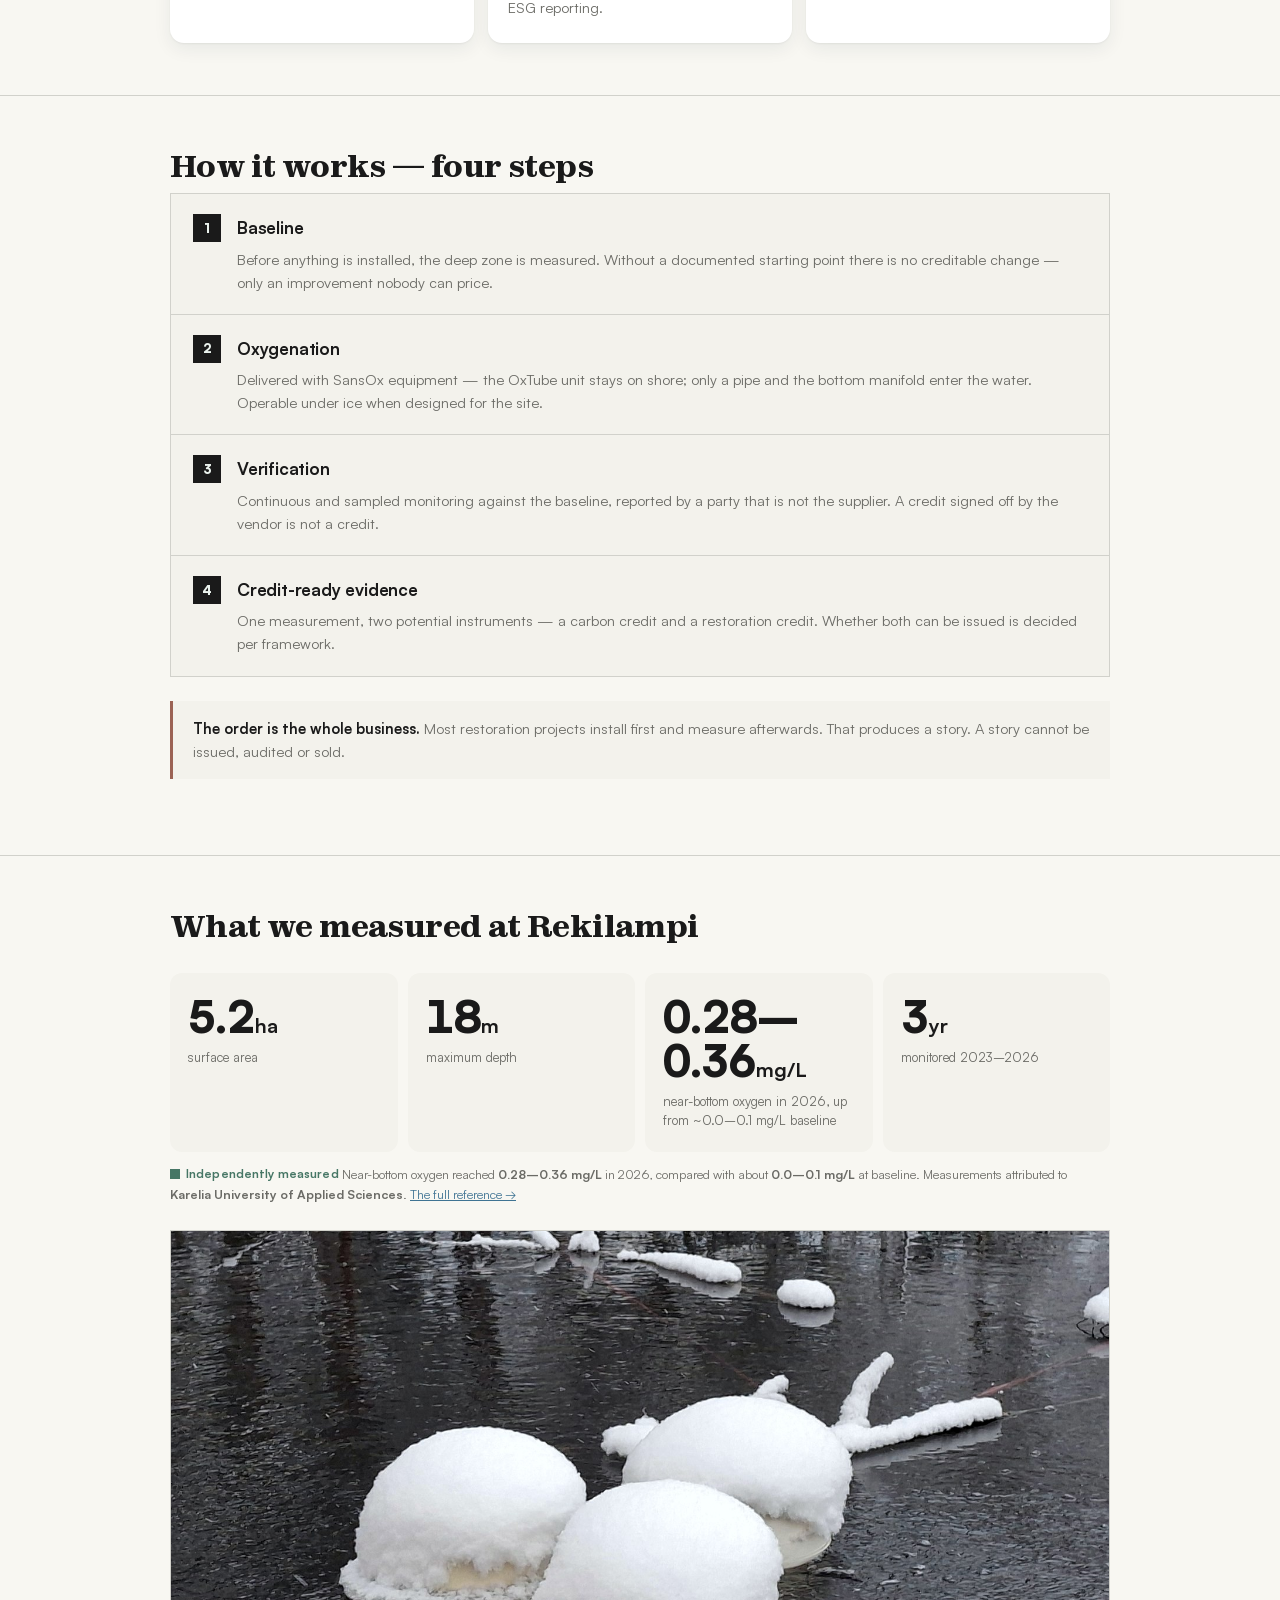
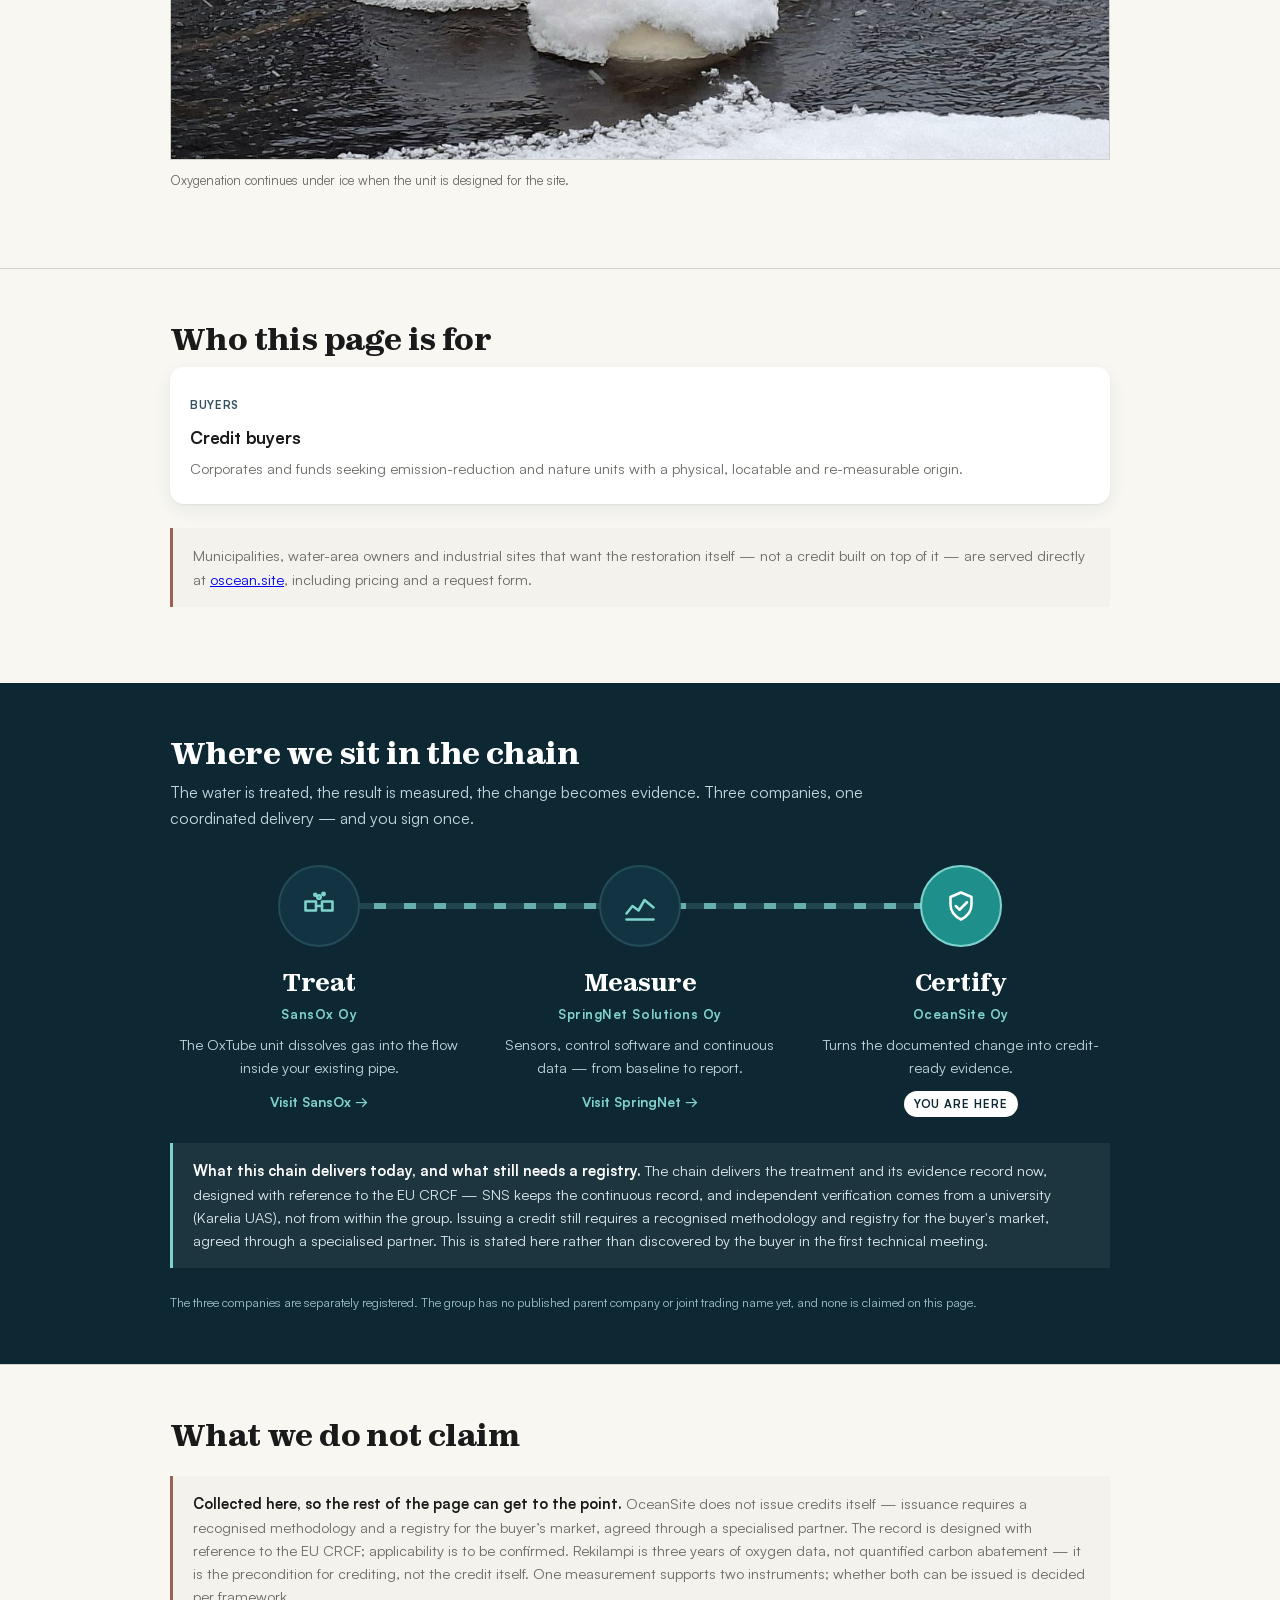
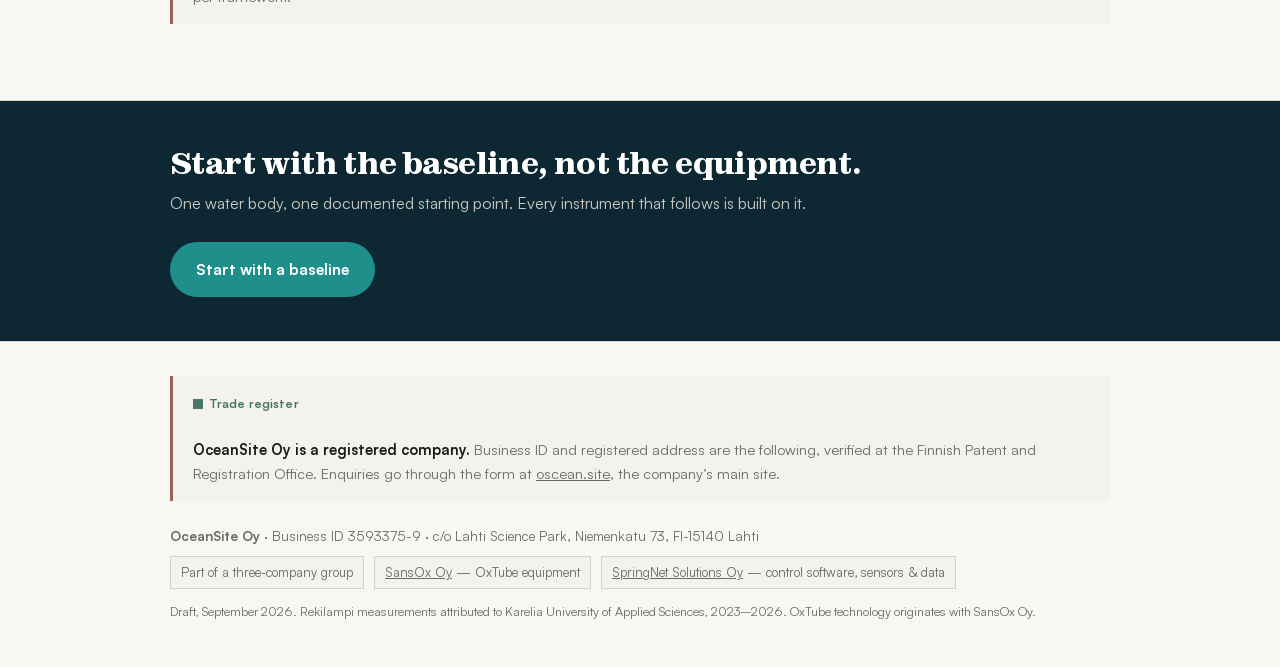
==== commit b421110a: "Wow A+B: kuplat heroon (wow.js, reduced-motion kunnioitettu) + animoitu ketjukaavio (.flow, 3 asemaa" ====
--- a/index.html
+++ b/index.html
@@ -8,6 +8,7 @@
 <meta name="description" content="Carbon and restoration credits generated by deep-zone oxygenation, on an independently measured baseline.">
 <link rel="stylesheet" href="assets/css/site.css">
 <link rel="stylesheet" href="assets/css/theme-b.css">
+<link rel="stylesheet" href="assets/css/wow.css">
 </head>
 <body>
 <a class="skip" href="#main">Skip to content</a>
@@ -125,10 +126,11 @@
     <h2>Where we sit in the chain</h2>
     <p class="lead">The water is treated, the result is measured, the change becomes evidence.
     Three companies, one coordinated delivery &mdash; and you sign once.</p>
-    <div class="steps">
-      <div class="step"><div><h3>Treats the water</h3><p><b><a href="https://buenosbandidos-pixel.github.io/sansox-demo/">SansOx Oy</a></b> supplies the OxTube unit that dissolves gas into the flow &mdash; the unit stays on shore.</p></div></div>
-      <div class="step"><div><h3>Measures the result</h3><p><b><a href="https://buenosbandidos-pixel.github.io/sns-demo/">SpringNet Solutions Oy</a></b> supplies the sensors, control software and continuous data &mdash; from baseline to report.</p></div></div>
-      <div class="step"><div><h3>Turns it into credit-ready evidence &mdash; you are here</h3><p><b>OceanSite Oy &mdash; this company &mdash;</b> turns the documented change into credit-ready verification material: for a carbon credit or a restoration credit.</p></div></div>
+    <div class="flow">
+      <div class="flow-pipe" aria-hidden="true"><b></b><b></b><b></b></div>
+      <a class="station" href="https://buenosbandidos-pixel.github.io/sansox-demo/"><span class="st-ring"><svg viewBox="0 0 24 24" fill="none" stroke="currentColor" stroke-width="1.7" stroke-linecap="round" stroke-linejoin="round" aria-hidden="true"><path d="M3 9h7v6H3zM14 9h7v6h-7z"/><path d="M10 12h4"/><circle cx="12" cy="6" r="1.2"/><circle cx="15" cy="4" r=".8"/><circle cx="9.5" cy="4.5" r=".7"/></svg></span><span class="st-verb">Treat</span><span class="st-co">SansOx Oy</span><p>The OxTube unit dissolves gas into the flow inside your existing pipe.</p><span class="st-go">Visit SansOx &rarr;</span></a>
+      <a class="station" href="https://buenosbandidos-pixel.github.io/sns-demo/"><span class="st-ring"><svg viewBox="0 0 24 24" fill="none" stroke="currentColor" stroke-width="1.7" stroke-linecap="round" stroke-linejoin="round" aria-hidden="true"><path d="M3 17l4-5 4 3 4-7 6 5"/><path d="M3 21h18"/></svg></span><span class="st-verb">Measure</span><span class="st-co">SpringNet Solutions Oy</span><p>Sensors, control software and continuous data &mdash; from baseline to report.</p><span class="st-go">Visit SpringNet &rarr;</span></a>
+      <div class="station here"><span class="st-ring"><svg viewBox="0 0 24 24" fill="none" stroke="currentColor" stroke-width="1.7" stroke-linecap="round" stroke-linejoin="round" aria-hidden="true"><path d="M12 3l7 3v5c0 4.5-3 8-7 10-4-2-7-5.5-7-10V6z"/><path d="M8.5 12l2.5 2.5L16 9.5"/></svg></span><span class="st-verb">Certify</span><span class="st-co">OceanSite Oy</span><p>Turns the documented change into credit-ready evidence.</p><span class="st-here">You are here</span></div>
     </div>
     <div class="note"><b>What this chain delivers today, and what still needs a registry.</b> The
     chain delivers the treatment and its evidence record now, designed with reference to the EU CRCF &mdash; SNS keeps the
@@ -175,4 +177,5 @@
   </div>
 </footer>
 <script src="assets/js/menu.js" defer></script>
+<script src="assets/js/wow.js" defer></script>
 </body></html>
--- a/assets/css/theme-b.css
+++ b/assets/css/theme-b.css
@@ -90,7 +90,7 @@
   .hero .numbers{margin-top:14px;gap:6px}
   .hero .num{padding:9px 8px}
   .hero .num b{font-size:19px;letter-spacing:-.5px}
-  .hero .num span{font-size:12px;margin-top:4px;line-height:1.3}
+  .hero .num span{font-size:12px;margin-top:4px;line-height:1.3;hyphens:auto;-webkit-hyphens:auto;overflow-wrap:anywhere}
   .hero .num .prov{font-size:11px;padding:1px 5px;line-height:1.25}
   .hero .num b small{font-size:11px}
 }
--- a/assets/css/wow.css
+++ b/assets/css/wow.css
@@ -0,0 +1,78 @@
+/* WOW 2026-09-27 (Cowork): A = kuplat heron taustalla, B = virtaava ketjukaavio */
+
+/* ---------- A: kuplat ---------- */
+.wrap.hero{overflow:hidden;isolation:isolate}
+.hero>*{position:relative;z-index:1}
+.hero .bubbles{position:absolute;inset:0;z-index:0;pointer-events:none;max-width:none;margin:0}
+.bubbles i{position:absolute;bottom:-40px;border-radius:50%;
+  background:radial-gradient(circle at 32% 30%,rgba(255,255,255,.55),rgba(127,211,207,.18) 45%,rgba(127,211,207,.05) 70%);
+  border:1px solid rgba(190,240,236,.28);
+  animation:rise var(--d,14s) linear var(--w,0s) infinite;opacity:0}
+@keyframes rise{
+  0%{transform:translate(0,0) scale(.7);opacity:0}
+  10%{opacity:var(--o,.55)}
+  50%{transform:translate(var(--s,14px),-55vh) scale(1)}
+  90%{opacity:var(--o,.55)}
+  100%{transform:translate(calc(var(--s,14px)*-1),-110vh) scale(1.08);opacity:0}}
+
+/* ---------- B: ketju ---------- */
+#chain-of-evidence{background:var(--navy);color:#DCEAEE;border-top:0}
+#chain-of-evidence h2{color:#fff}
+#chain-of-evidence .lead{color:#BFD7DD}
+#chain-of-evidence .note{background:rgba(255,255,255,.06);color:#DCEAEE;border-left-color:var(--teal-light)}
+#chain-of-evidence .src,#chain-of-evidence .src a{color:#9FC3CC}
+.flow{position:relative;display:grid;grid-template-columns:repeat(3,1fr);gap:22px;margin:34px 0 26px}
+.flow-pipe{position:absolute;left:16.6%;right:16.6%;top:38px;height:6px;border-radius:6px;overflow:hidden;
+  background:rgba(127,211,207,.16)}
+.flow-pipe::before{content:"";position:absolute;inset:0;
+  background:repeating-linear-gradient(90deg,transparent 0 18px,rgba(127,211,207,.75) 18px 30px);
+  animation:flowx 1.6s linear infinite}
+@keyframes flowx{to{transform:translateX(30px)}}
+.flow-pipe b{position:absolute;top:50%;width:10px;height:10px;margin-top:-5px;border-radius:50%;
+  background:#fff;box-shadow:0 0 12px 3px rgba(127,211,207,.9);animation:dotx 4.5s cubic-bezier(.45,0,.55,1) infinite}
+.flow-pipe b:nth-child(2){animation-delay:1.5s}.flow-pipe b:nth-child(3){animation-delay:3s}
+@keyframes dotx{0%{left:-2%;opacity:0}8%{opacity:1}92%{opacity:1}100%{left:100%;opacity:0}}
+.station{position:relative;display:flex;flex-direction:column;align-items:center;text-align:center;
+  text-decoration:none;color:inherit;padding:0 6px}
+.st-ring{width:82px;height:82px;border-radius:50%;display:grid;place-items:center;
+  background:var(--navy-2);border:2px solid var(--navy-line);color:var(--teal-light);position:relative;z-index:1;
+  transition:transform .25s,border-color .25s}
+.st-ring svg{width:36px;height:36px}
+.station:hover .st-ring{transform:translateY(-3px);border-color:var(--teal-light)}
+.station.here .st-ring{background:var(--teal);border-color:var(--teal-light);color:#fff;
+  box-shadow:0 0 0 0 rgba(127,211,207,.6);animation:pulse 2.4s ease-out infinite}
+@keyframes pulse{0%{box-shadow:0 0 0 0 rgba(127,211,207,.55)}80%,100%{box-shadow:0 0 0 18px rgba(127,211,207,0)}}
+.st-verb{margin-top:16px;font-family:'Zodiak',Georgia,serif;font-size:24px;font-weight:800;color:#fff;letter-spacing:-.5px}
+.st-co{margin-top:2px;font-size:13px;font-weight:700;letter-spacing:.04em;color:var(--teal-light)}
+.station p{margin-top:8px;font-size:14.5px;color:#BFD7DD;max-width:30ch}
+.st-here{margin-top:12px;font-size:11.5px;font-weight:700;letter-spacing:.08em;text-transform:uppercase;
+  background:#fff;color:var(--navy);padding:4px 10px;border-radius:999px}
+.st-go{margin-top:12px;font-size:13.5px;font-weight:700;color:var(--teal-light)}
+.station:hover .st-go{text-decoration:underline}
+
+@media (max-width:640px){
+  .flow{grid-template-columns:1fr;gap:26px;margin:26px 0 22px}
+  .flow-pipe{left:38px;right:auto;top:40px;bottom:40px;width:6px;height:auto}
+  .flow-pipe::before{background:repeating-linear-gradient(180deg,transparent 0 18px,rgba(127,211,207,.75) 18px 30px);animation:flowy 1.6s linear infinite}
+  @keyframes flowy{to{transform:translateY(30px)}}
+  .flow-pipe b{left:50%;margin-left:-5px;animation-name:doty}
+  @keyframes doty{0%{top:-2%;opacity:0}8%{opacity:1}92%{opacity:1}100%{top:100%;opacity:0}}
+  .station{display:grid;grid-template-columns:82px 1fr;column-gap:16px;align-items:start;text-align:left;padding:0}
+  .st-ring{grid-row:1/6;width:76px;height:76px;margin-left:3px}
+  .st-verb{margin-top:4px;font-size:22px}
+  .station p{max-width:none;font-size:14px}
+  .st-here,.st-go{justify-self:start}
+}
+
+/* ---------- design-korjaukset ---------- */
+.cta{background:var(--navy)}
+@media (min-width:641px){
+  .wrap.hero[style*="assets/img"]{background-image:linear-gradient(180deg,rgba(14,40,51,.5),rgba(14,40,51,.88) 80%),url(../img/finland_pond_winter.jpg)!important}
+  div.grid:has(> .card:nth-child(4):last-child){grid-template-columns:repeat(2,1fr)}
+}
+
+@media (prefers-reduced-motion:reduce){
+  .bubbles,.flow-pipe b{display:none}
+  .flow-pipe::before,.station.here .st-ring{animation:none}
+}
+#chain-of-evidence .note b{color:#fff}
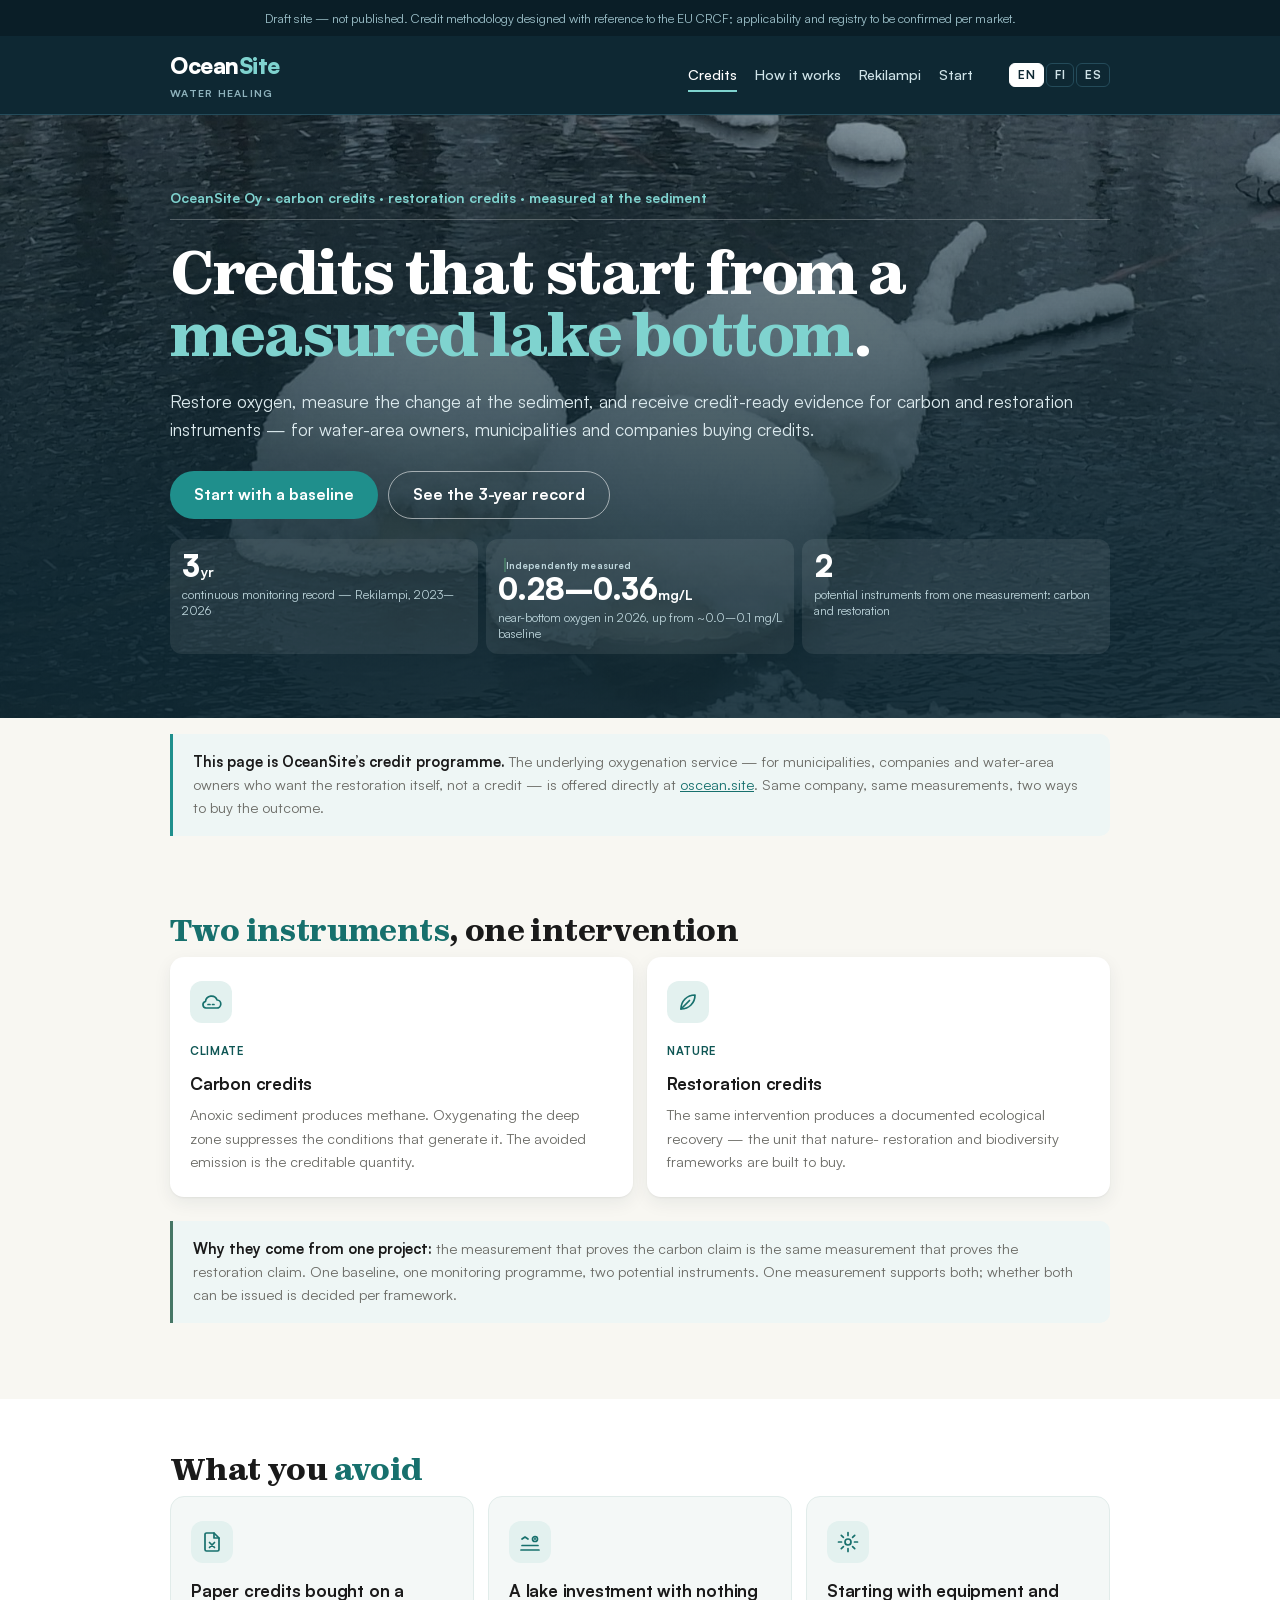
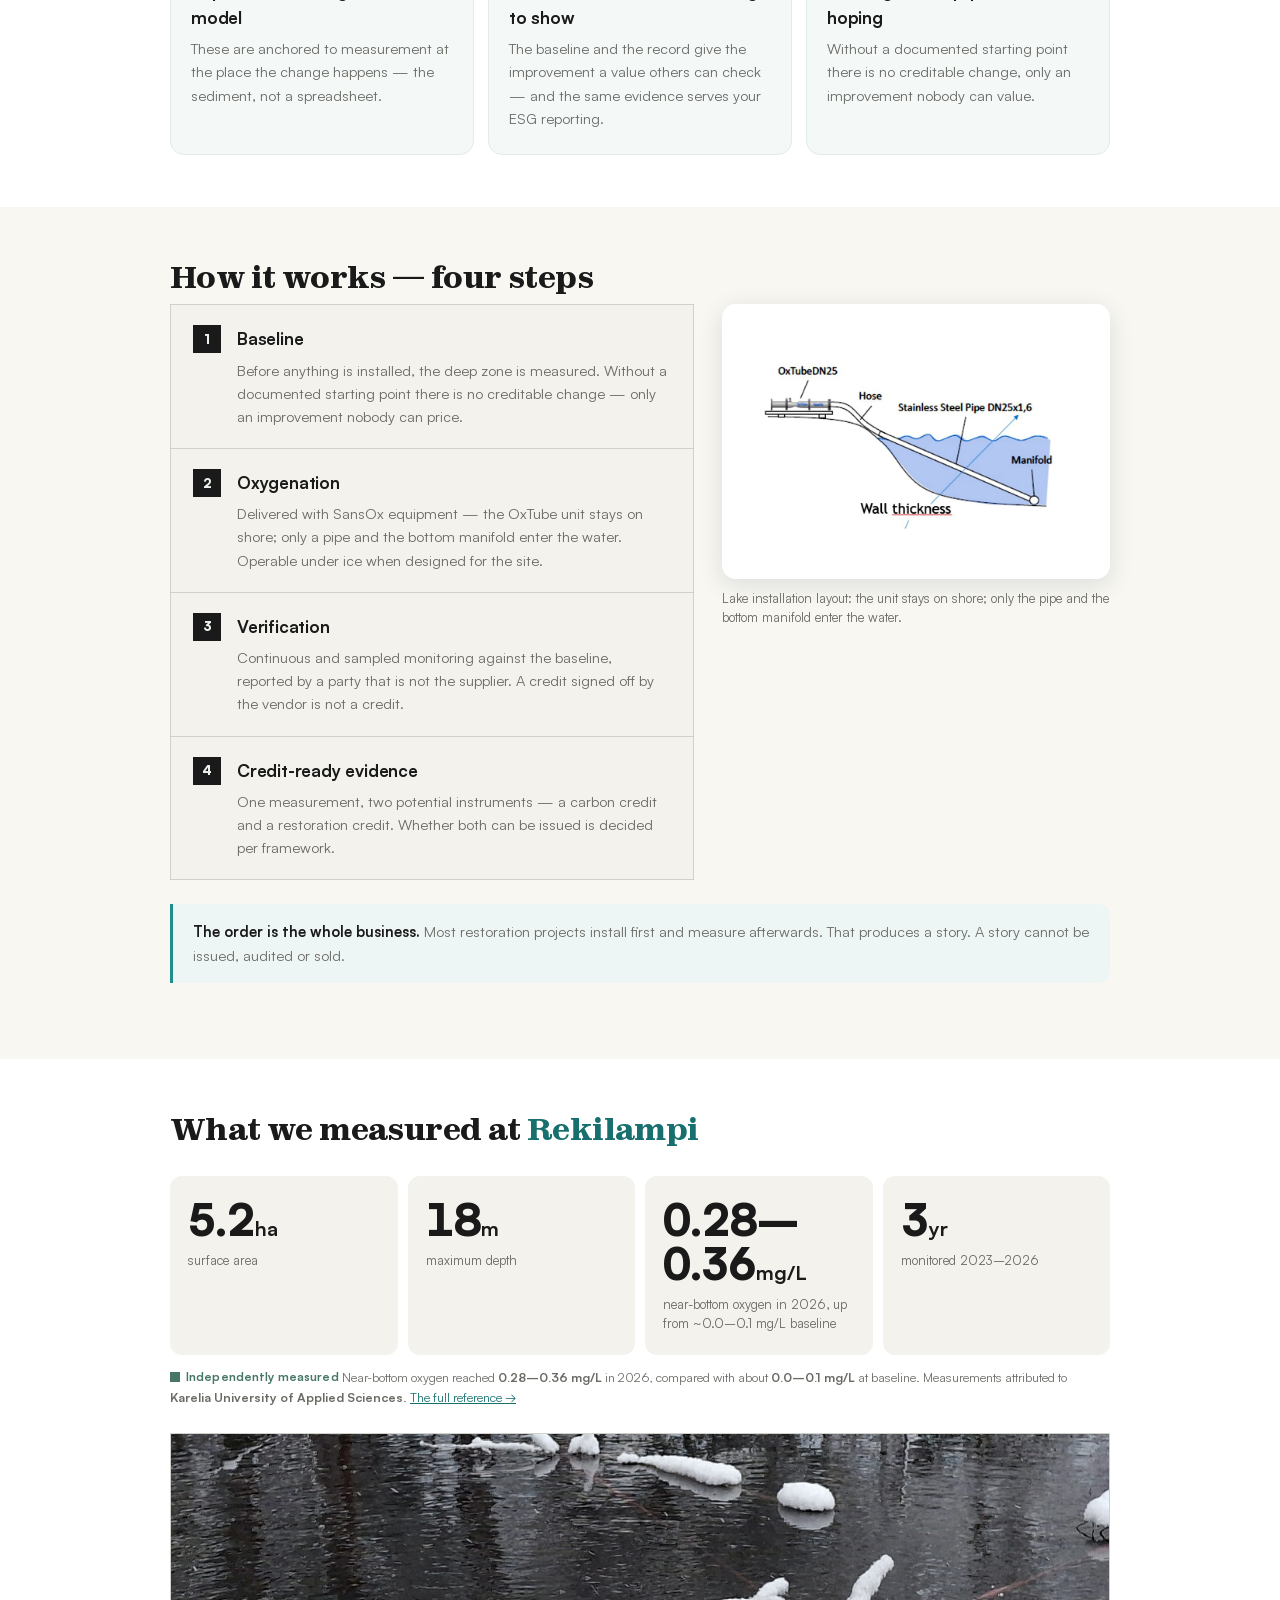
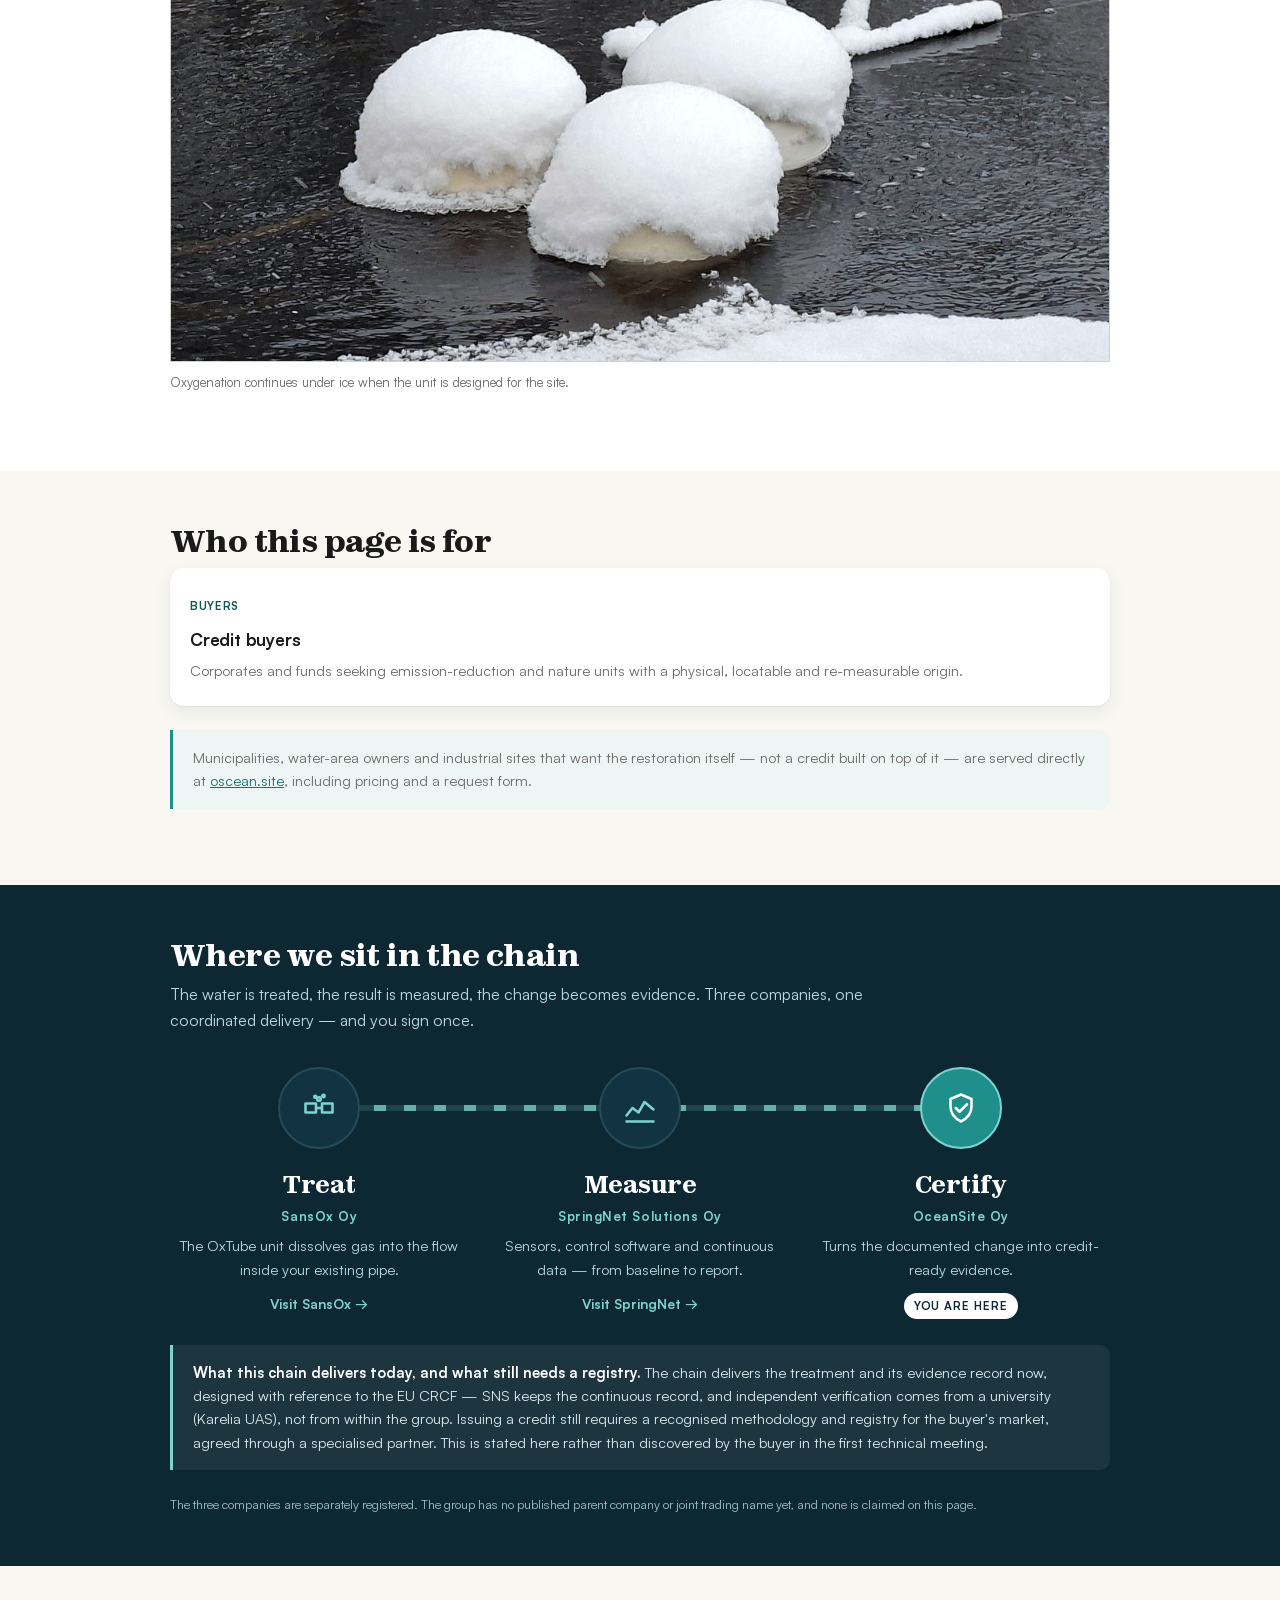
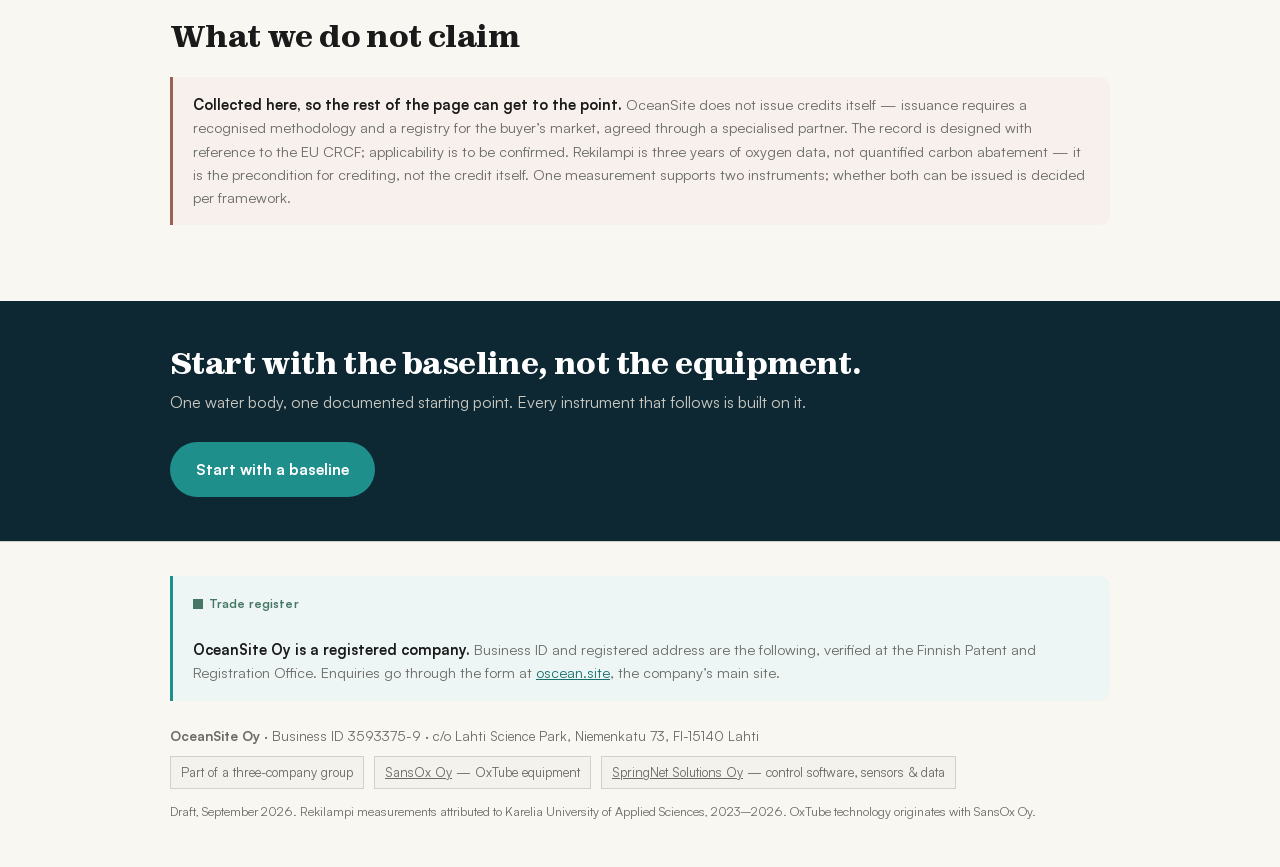
==== commit 6bd0b216: "Cowork: värien yhtenäistys (turkoosi aksentti, vuorottelevat osiotaustat, note-värit), korttien viiv" ====
--- a/index.html
+++ b/index.html
@@ -48,12 +48,12 @@
 
 <section>
   <div class="wrap">
-    <h2>Two instruments, one intervention</h2>
+    <h2><em>Two instruments</em>, one intervention</h2>
     <div class="grid">
-      <div class="card"><span class="tag">Climate</span><h3>Carbon credits</h3>
+      <div class="card"><span class="card-ic"><svg viewBox="0 0 24 24" fill="none" stroke="currentColor" stroke-width="1.7" stroke-linecap="round" stroke-linejoin="round" aria-hidden="true"><path d="M7 18h10.5a4 4 0 00.6-8 6 6 0 00-11.6 1.5A3.3 3.3 0 007 18z"/><path d="M9 14.5h2M13.5 14.5h1.5"/></svg></span><span class="tag">Climate</span><h3>Carbon credits</h3>
         <p>Anoxic sediment produces methane. Oxygenating the deep zone suppresses the conditions that
         generate it. The avoided emission is the creditable quantity.</p></div>
-      <div class="card"><span class="tag">Nature</span><h3>Restoration credits</h3>
+      <div class="card"><span class="card-ic"><svg viewBox="0 0 24 24" fill="none" stroke="currentColor" stroke-width="1.7" stroke-linecap="round" stroke-linejoin="round" aria-hidden="true"><path d="M5 19C5 11 11 5 19 5c0 8-6 14-14 14z"/><path d="M5 19l8.5-8.5"/></svg></span><span class="tag">Nature</span><h3>Restoration credits</h3>
         <p>The same intervention produces a documented ecological recovery — the unit that nature-
         restoration and biodiversity frameworks are built to buy.</p></div>
     </div>
@@ -65,11 +65,11 @@
 
 <section>
   <div class="wrap">
-    <h2>What you avoid</h2>
+    <h2>What you <em>avoid</em></h2>
     <div class="grid">
-      <div class="card"><h3>Paper credits bought on a model</h3><p>These are anchored to measurement at the place the change happens &mdash; the sediment, not a spreadsheet.</p></div>
-      <div class="card"><h3>A lake investment with nothing to show</h3><p>The baseline and the record give the improvement a value others can check &mdash; and the same evidence serves your ESG reporting.</p></div>
-      <div class="card"><h3>Starting with equipment and hoping</h3><p>Without a documented starting point there is no creditable change, only an improvement nobody can value.</p></div>
+      <div class="card"><span class="card-ic"><svg viewBox="0 0 24 24" fill="none" stroke="currentColor" stroke-width="1.7" stroke-linecap="round" stroke-linejoin="round" aria-hidden="true"><path d="M14 3H6.5A1.5 1.5 0 005 4.5v15A1.5 1.5 0 006.5 21h11a1.5 1.5 0 001.5-1.5V8z"/><path d="M14 3v5h5"/><path d="M9.5 12.5l5 5M14.5 12.5l-5 5"/></svg></span><h3>Paper credits bought on a model</h3><p>These are anchored to measurement at the place the change happens &mdash; the sediment, not a spreadsheet.</p></div>
+      <div class="card"><span class="card-ic"><svg viewBox="0 0 24 24" fill="none" stroke="currentColor" stroke-width="1.7" stroke-linecap="round" stroke-linejoin="round" aria-hidden="true"><path d="M3 20h18"/><path d="M4 15.5h16"/><path d="M4 9l3-2 3 2"/><circle cx="17" cy="9" r="2.5"/><path d="M17 8v1.2"/></svg></span><h3>A lake investment with nothing to show</h3><p>The baseline and the record give the improvement a value others can check &mdash; and the same evidence serves your ESG reporting.</p></div>
+      <div class="card"><span class="card-ic"><svg viewBox="0 0 24 24" fill="none" stroke="currentColor" stroke-width="1.7" stroke-linecap="round" stroke-linejoin="round" aria-hidden="true"><circle cx="12" cy="12" r="3"/><path d="M12 2.5v3M12 18.5v3M2.5 12h3M18.5 12h3M5.3 5.3l2.1 2.1M16.6 16.6l2.1 2.1M5.3 18.7l2.1-2.1M16.6 7.4l2.1-2.1"/></svg></span><h3>Starting with equipment and hoping</h3><p>Without a documented starting point there is no creditable change, only an improvement nobody can value.</p></div>
     </div>
   </div>
 </section>
@@ -77,12 +77,12 @@
 <section>
   <div class="wrap">
     <h2>How it works &mdash; four steps</h2>
-    <div class="steps">
+    <div class="split"><div class="steps">
       <div class="step"><div><h3>Baseline</h3><p>Before anything is installed, the deep zone is measured. Without a documented starting point there is no creditable change — only an improvement nobody can price.</p></div></div>
       <div class="step"><div><h3>Oxygenation</h3><p>Delivered with SansOx equipment &mdash; the OxTube unit stays on shore; only a pipe and the bottom manifold enter the water. Operable under ice when designed for the site.</p></div></div>
       <div class="step"><div><h3>Verification</h3><p>Continuous and sampled monitoring against the baseline, reported by a party that is not the supplier. A credit signed off by the vendor is not a credit.</p></div></div>
       <div class="step"><div><h3>Credit-ready evidence</h3><p>One measurement, two potential instruments &mdash; a carbon credit and a restoration credit. Whether both can be issued is decided per framework.</p></div></div>
-    </div>
+    </div><figure class="split-img"><img src="assets/img/lake_oxygenation_diagram.jpg" alt="Schematic of a lake installation: the OxTube unit on shore feeds a hose and a stainless steel pipe running down the slope to a manifold on the bottom." width="2000" height="1414" loading="lazy"><figcaption>Lake installation layout: the unit stays on shore; only the pipe and the bottom manifold enter the water.</figcaption></figure></div>
     <div class="note"><b>The order is the whole business.</b> Most restoration projects install first and
     measure afterwards. That produces a story. A story cannot be issued, audited or sold.</div>
   </div>
@@ -90,7 +90,7 @@
 
 <section>
   <div class="wrap">
-    <h2>What we measured at Rekilampi</h2>
+    <h2>What we measured at <em>Rekilampi</em></h2>
     <div class="numbers">
       <div class="num"><b>5.2<small>ha</small></b><span>surface area</span></div>
       <div class="num"><b>18<small>m</small></b><span>maximum depth</span></div>
--- a/assets/css/theme-b.css
+++ b/assets/css/theme-b.css
@@ -94,3 +94,28 @@
   .hero .num .prov{font-size:11px;padding:1px 5px;line-height:1.25}
   .hero .num b small{font-size:11px}
 }
+
+/* ===== Yhtenäistys 2026-09-27 (Cowork): yksi turkoosi väriperhe, taustojen rytmi, kevyemmät huomautukset ===== */
+:root{--accent:#17706D;--aqua:#17706D;--aqua-deep:#0F5654}
+main>section{border-top:0}
+main>section:nth-of-type(even):not(#chain-of-evidence):not(.cta){background:#fff}
+main>section:nth-of-type(even):not(#chain-of-evidence):not(.cta) .card{background:#F4F8F7;box-shadow:none;border:1px solid #E1ECEA}
+h2 em{font-style:normal;color:var(--accent)}
+.cta h2 em,#chain-of-evidence h2 em{color:var(--teal-light)}
+.note{border-left-color:var(--teal);background:#EEF6F5;border-radius:0 10px 10px 0}
+#not-claimed .note,.note.warn{border-left-color:var(--rust);background:#F7F0EC}
+.note.ok{border-left-color:var(--moss)}
+main p a:not([class]),main li a:not([class]),.note a:not([class]){color:var(--accent)}
+#chain-of-evidence .note a:not([class]),.cta a:not([class]){color:var(--teal-light)}
+/* Korttien ikonit + kuva/teksti-jako 2026-09-27 (Cowork) */
+.card-ic{display:grid;place-items:center;width:42px;height:42px;border-radius:12px;background:#E3F1EF;color:var(--accent);margin-bottom:14px}
+.card-ic svg{width:24px;height:24px}
+.split{display:grid;grid-template-columns:minmax(0,1.35fr) minmax(0,1fr);gap:28px;align-items:start}
+.split-img{margin:0;position:sticky;top:90px}
+.split-img img{width:100%;height:auto;display:block;border-radius:14px;box-shadow:0 6px 24px rgba(14,40,51,.12);background:#fff}
+.split-img figcaption{font-size:13px;color:var(--dim);margin-top:10px;line-height:1.45}
+@media (max-width:640px){
+  .split{grid-template-columns:1fr;gap:18px}
+  .split-img{position:static;order:-1}
+  .split-img img{max-height:320px;object-fit:cover}
+}
